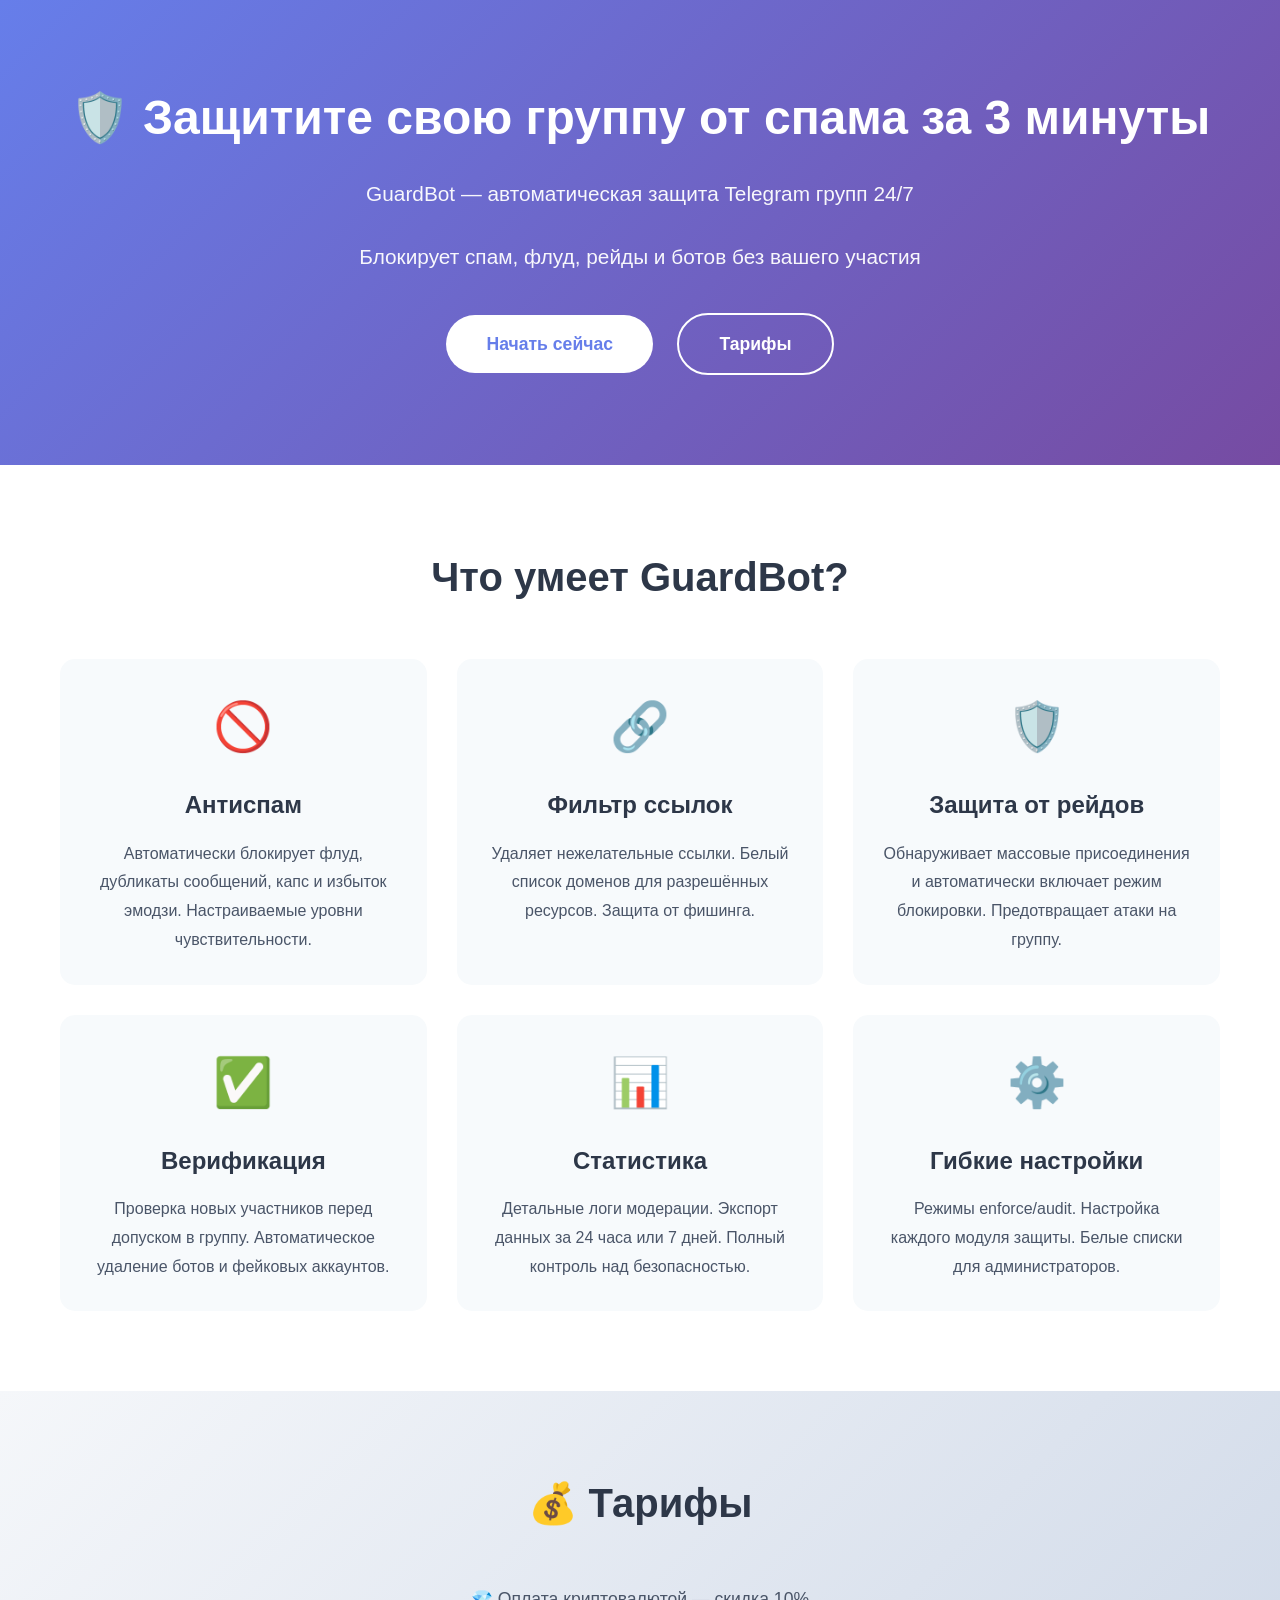
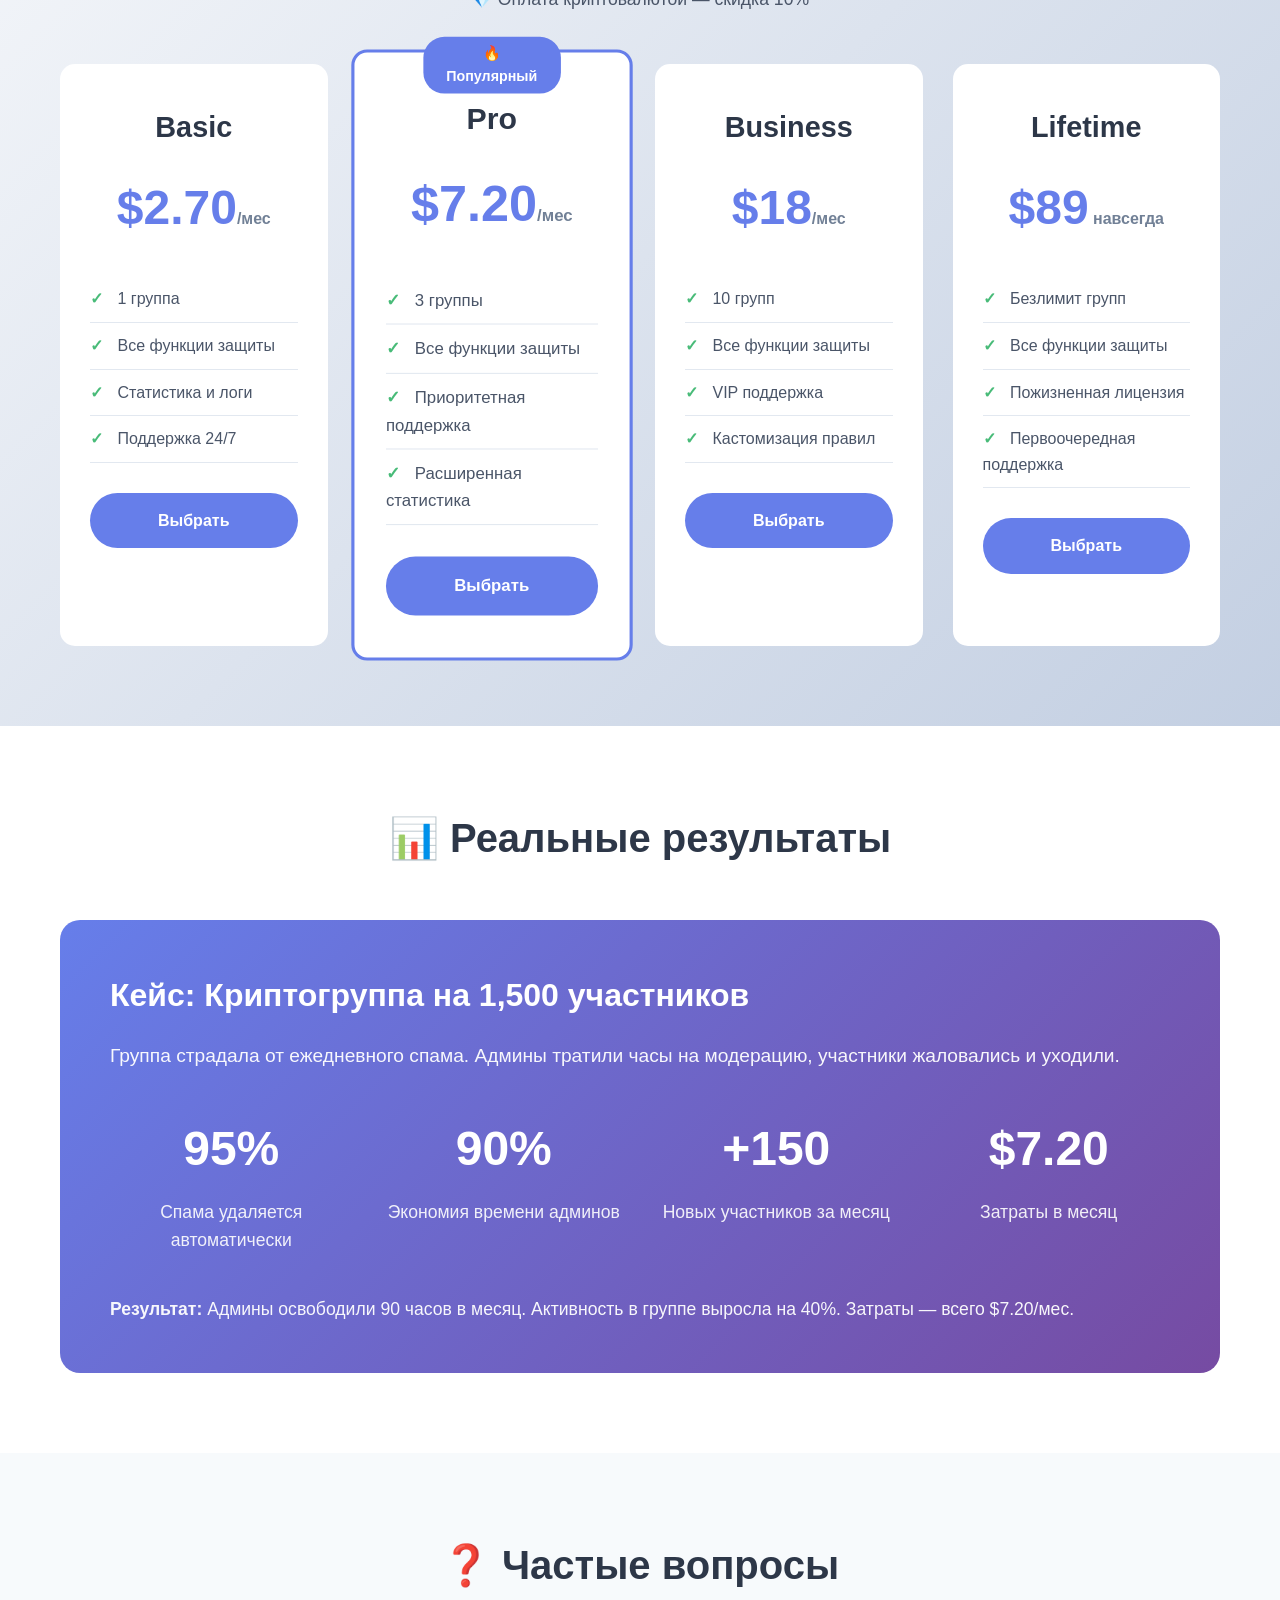
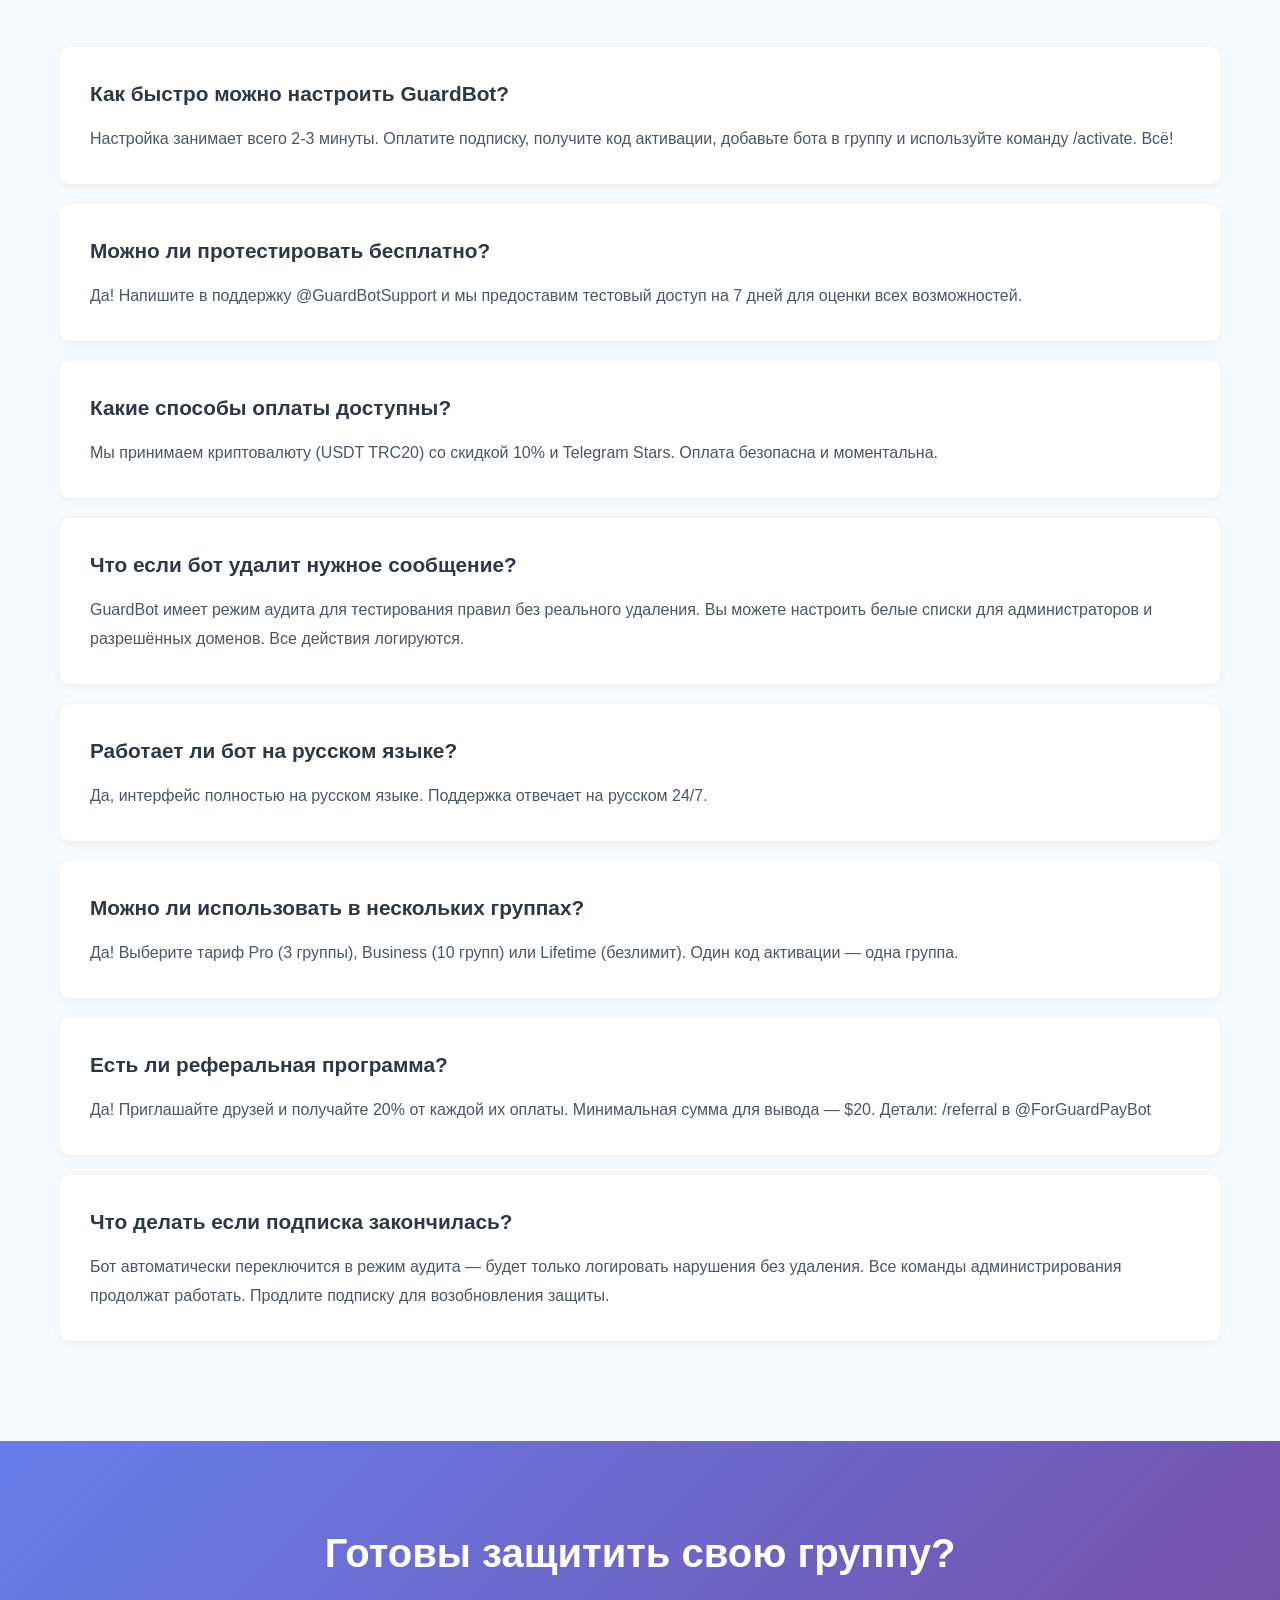
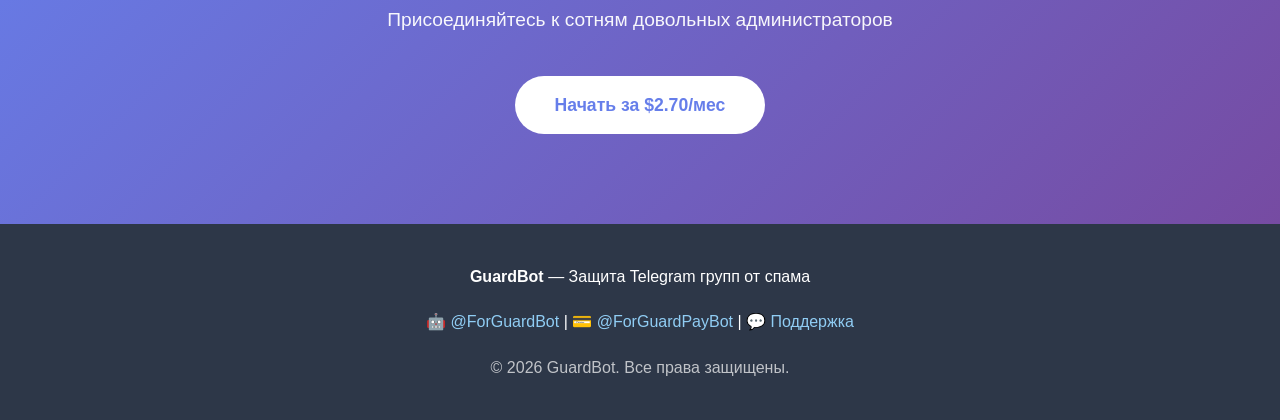
==== index.html @ 6a689de6 "Initial landing page" ====
<!DOCTYPE html>
<html lang="ru">
<head>
    <meta charset="UTF-8">
    <meta name="viewport" content="width=device-width, initial-scale=1.0">
    <meta name="description" content="GuardBot - автоматическая защита Telegram групп от спама, флуда и рейдов. От $2.70/месяц. Работает 24/7.">
    <meta name="keywords" content="telegram бот, антиспам, защита группы, модерация telegram, guardbot">
    <title>GuardBot - Защитите свою группу от спама за 3 минуты</title>
    <style>
        * {
            margin: 0;
            padding: 0;
            box-sizing: border-box;
        }

        body {
            font-family: -apple-system, BlinkMacSystemFont, 'Segoe UI', Roboto, 'Helvetica Neue', Arial, sans-serif;
            line-height: 1.6;
            color: #333;
            background: #f5f7fa;
        }

        .container {
            max-width: 1200px;
            margin: 0 auto;
            padding: 0 20px;
        }

        /* Hero Section */
        .hero {
            background: linear-gradient(135deg, #667eea 0%, #764ba2 100%);
            color: white;
            padding: 80px 20px;
            text-align: center;
        }

        .hero h1 {
            font-size: 3rem;
            margin-bottom: 20px;
            font-weight: 700;
        }

        .hero p {
            font-size: 1.3rem;
            margin-bottom: 30px;
            opacity: 0.95;
        }

        .cta-button {
            display: inline-block;
            background: #fff;
            color: #667eea;
            padding: 15px 40px;
            border-radius: 50px;
            text-decoration: none;
            font-weight: 600;
            font-size: 1.1rem;
            transition: transform 0.3s, box-shadow 0.3s;
            margin: 10px;
        }

        .cta-button:hover {
            transform: translateY(-3px);
            box-shadow: 0 10px 25px rgba(0,0,0,0.2);
        }

        .cta-button.secondary {
            background: transparent;
            border: 2px solid white;
            color: white;
        }

        /* Features Section */
        .features {
            padding: 80px 20px;
            background: white;
        }

        .section-title {
            text-align: center;
            font-size: 2.5rem;
            margin-bottom: 50px;
            color: #2d3748;
        }

        .feature-grid {
            display: grid;
            grid-template-columns: repeat(auto-fit, minmax(280px, 1fr));
            gap: 30px;
            margin-top: 50px;
        }

        .feature-card {
            background: #f7fafc;
            padding: 30px;
            border-radius: 15px;
            text-align: center;
            transition: transform 0.3s, box-shadow 0.3s;
        }

        .feature-card:hover {
            transform: translateY(-5px);
            box-shadow: 0 10px 30px rgba(0,0,0,0.1);
        }

        .feature-icon {
            font-size: 3rem;
            margin-bottom: 20px;
        }

        .feature-card h3 {
            font-size: 1.5rem;
            margin-bottom: 15px;
            color: #2d3748;
        }

        .feature-card p {
            color: #4a5568;
            line-height: 1.8;
        }

        /* Pricing Section */
        .pricing {
            padding: 80px 20px;
            background: linear-gradient(135deg, #f5f7fa 0%, #c3cfe2 100%);
        }

        .pricing-grid {
            display: grid;
            grid-template-columns: repeat(auto-fit, minmax(250px, 1fr));
            gap: 30px;
            margin-top: 50px;
        }

        .pricing-card {
            background: white;
            border-radius: 15px;
            padding: 40px 30px;
            text-align: center;
            transition: transform 0.3s, box-shadow 0.3s;
            position: relative;
        }

        .pricing-card:hover {
            transform: translateY(-10px);
            box-shadow: 0 20px 40px rgba(0,0,0,0.15);
        }

        .pricing-card.popular {
            border: 3px solid #667eea;
            transform: scale(1.05);
        }

        .popular-badge {
            background: #667eea;
            color: white;
            padding: 5px 15px;
            border-radius: 20px;
            font-size: 0.85rem;
            font-weight: 600;
            position: absolute;
            top: -15px;
            left: 50%;
            transform: translateX(-50%);
        }

        .pricing-card h3 {
            font-size: 1.8rem;
            margin-bottom: 15px;
            color: #2d3748;
        }

        .price {
            font-size: 3rem;
            font-weight: 700;
            color: #667eea;
            margin: 20px 0;
        }

        .price-period {
            font-size: 1rem;
            color: #718096;
        }

        .pricing-features {
            list-style: none;
            margin: 30px 0;
            text-align: left;
        }

        .pricing-features li {
            padding: 10px 0;
            border-bottom: 1px solid #e2e8f0;
            color: #4a5568;
        }

        .pricing-features li:before {
            content: "✓ ";
            color: #48bb78;
            font-weight: bold;
            margin-right: 10px;
        }

        .buy-button {
            display: block;
            background: #667eea;
            color: white;
            padding: 15px 30px;
            border-radius: 50px;
            text-decoration: none;
            font-weight: 600;
            margin-top: 20px;
            transition: background 0.3s;
        }

        .buy-button:hover {
            background: #5a67d8;
        }

        /* Case Study Section */
        .case-study {
            padding: 80px 20px;
            background: white;
        }

        .case-card {
            background: linear-gradient(135deg, #667eea 0%, #764ba2 100%);
            color: white;
            padding: 50px;
            border-radius: 20px;
            margin-top: 40px;
        }

        .case-stats {
            display: grid;
            grid-template-columns: repeat(auto-fit, minmax(200px, 1fr));
            gap: 30px;
            margin-top: 40px;
        }

        .stat {
            text-align: center;
        }

        .stat-number {
            font-size: 3rem;
            font-weight: 700;
            margin-bottom: 10px;
        }

        .stat-label {
            font-size: 1.1rem;
            opacity: 0.9;
        }

        /* FAQ Section */
        .faq {
            padding: 80px 20px;
            background: #f7fafc;
        }

        .faq-item {
            background: white;
            padding: 30px;
            border-radius: 10px;
            margin-bottom: 20px;
            box-shadow: 0 2px 10px rgba(0,0,0,0.05);
        }

        .faq-question {
            font-size: 1.3rem;
            font-weight: 600;
            color: #2d3748;
            margin-bottom: 15px;
        }

        .faq-answer {
            color: #4a5568;
            line-height: 1.8;
        }

        /* CTA Section */
        .final-cta {
            padding: 80px 20px;
            background: linear-gradient(135deg, #667eea 0%, #764ba2 100%);
            color: white;
            text-align: center;
        }

        .final-cta h2 {
            font-size: 2.5rem;
            margin-bottom: 20px;
        }

        .final-cta p {
            font-size: 1.2rem;
            margin-bottom: 30px;
            opacity: 0.95;
        }

        /* Footer */
        footer {
            background: #2d3748;
            color: white;
            padding: 40px 20px;
            text-align: center;
        }

        footer a {
            color: #90cdf4;
            text-decoration: none;
        }

        footer a:hover {
            text-decoration: underline;
        }

        /* Responsive */
        @media (max-width: 768px) {
            .hero h1 {
                font-size: 2rem;
            }

            .hero p {
                font-size: 1.1rem;
            }

            .section-title {
                font-size: 2rem;
            }

            .price {
                font-size: 2.5rem;
            }

            .case-card {
                padding: 30px 20px;
            }
        }

        /* Animations */
        @keyframes fadeIn {
            from {
                opacity: 0;
                transform: translateY(20px);
            }
            to {
                opacity: 1;
                transform: translateY(0);
            }
        }

        .fade-in {
            animation: fadeIn 0.6s ease-out;
        }
    </style>
</head>
<body>
    <!-- Hero Section -->
    <section class="hero">
        <div class="container">
            <h1 class="fade-in">🛡️ Защитите свою группу от спама за 3 минуты</h1>
            <p class="fade-in">GuardBot — автоматическая защита Telegram групп 24/7</p>
            <p class="fade-in">Блокирует спам, флуд, рейды и ботов без вашего участия</p>
            <div>
                <a href="https://t.me/ForGuardPayBot" class="cta-button fade-in">Начать сейчас</a>
                <a href="#pricing" class="cta-button secondary fade-in">Тарифы</a>
            </div>
        </div>
    </section>

    <!-- Features Section -->
    <section class="features">
        <div class="container">
            <h2 class="section-title">Что умеет GuardBot?</h2>
            <div class="feature-grid">
                <div class="feature-card">
                    <div class="feature-icon">🚫</div>
                    <h3>Антиспам</h3>
                    <p>Автоматически блокирует флуд, дубликаты сообщений, капс и избыток эмодзи. Настраиваемые уровни чувствительности.</p>
                </div>
                <div class="feature-card">
                    <div class="feature-icon">🔗</div>
                    <h3>Фильтр ссылок</h3>
                    <p>Удаляет нежелательные ссылки. Белый список доменов для разрешённых ресурсов. Защита от фишинга.</p>
                </div>
                <div class="feature-card">
                    <div class="feature-icon">🛡️</div>
                    <h3>Защита от рейдов</h3>
                    <p>Обнаруживает массовые присоединения и автоматически включает режим блокировки. Предотвращает атаки на группу.</p>
                </div>
                <div class="feature-card">
                    <div class="feature-icon">✅</div>
                    <h3>Верификация</h3>
                    <p>Проверка новых участников перед допуском в группу. Автоматическое удаление ботов и фейковых аккаунтов.</p>
                </div>
                <div class="feature-card">
                    <div class="feature-icon">📊</div>
                    <h3>Статистика</h3>
                    <p>Детальные логи модерации. Экспорт данных за 24 часа или 7 дней. Полный контроль над безопасностью.</p>
                </div>
                <div class="feature-card">
                    <div class="feature-icon">⚙️</div>
                    <h3>Гибкие настройки</h3>
                    <p>Режимы enforce/audit. Настройка каждого модуля защиты. Белые списки для администраторов.</p>
                </div>
            </div>
        </div>
    </section>

    <!-- Pricing Section -->
    <section class="pricing" id="pricing">
        <div class="container">
            <h2 class="section-title">💰 Тарифы</h2>
            <p style="text-align: center; font-size: 1.1rem; color: #4a5568; margin-bottom: 20px;">
                💎 Оплата криптовалютой — скидка 10%
            </p>
            <div class="pricing-grid">
                <div class="pricing-card">
                    <h3>Basic</h3>
                    <div class="price">$2.70<span class="price-period">/мес</span></div>
                    <ul class="pricing-features">
                        <li>1 группа</li>
                        <li>Все функции защиты</li>
                        <li>Статистика и логи</li>
                        <li>Поддержка 24/7</li>
                    </ul>
                    <a href="https://t.me/ForGuardPayBot" class="buy-button">Выбрать</a>
                </div>

                <div class="pricing-card popular">
                    <span class="popular-badge">🔥 Популярный</span>
                    <h3>Pro</h3>
                    <div class="price">$7.20<span class="price-period">/мес</span></div>
                    <ul class="pricing-features">
                        <li>3 группы</li>
                        <li>Все функции защиты</li>
                        <li>Приоритетная поддержка</li>
                        <li>Расширенная статистика</li>
                    </ul>
                    <a href="https://t.me/ForGuardPayBot" class="buy-button">Выбрать</a>
                </div>

                <div class="pricing-card">
                    <h3>Business</h3>
                    <div class="price">$18<span class="price-period">/мес</span></div>
                    <ul class="pricing-features">
                        <li>10 групп</li>
                        <li>Все функции защиты</li>
                        <li>VIP поддержка</li>
                        <li>Кастомизация правил</li>
                    </ul>
                    <a href="https://t.me/ForGuardPayBot" class="buy-button">Выбрать</a>
                </div>

                <div class="pricing-card">
                    <h3>Lifetime</h3>
                    <div class="price">$89<span class="price-period"> навсегда</span></div>
                    <ul class="pricing-features">
                        <li>Безлимит групп</li>
                        <li>Все функции защиты</li>
                        <li>Пожизненная лицензия</li>
                        <li>Первоочередная поддержка</li>
                    </ul>
                    <a href="https://t.me/ForGuardPayBot" class="buy-button">Выбрать</a>
                </div>
            </div>
        </div>
    </section>

    <!-- Case Study Section -->
    <section class="case-study">
        <div class="container">
            <h2 class="section-title">📊 Реальные результаты</h2>
            <div class="case-card">
                <h3 style="font-size: 2rem; margin-bottom: 20px;">Кейс: Криптогруппа на 1,500 участников</h3>
                <p style="font-size: 1.2rem; opacity: 0.95; margin-bottom: 30px;">
                    Группа страдала от ежедневного спама. Админы тратили часы на модерацию, участники жаловались и уходили.
                </p>
                <div class="case-stats">
                    <div class="stat">
                        <div class="stat-number">95%</div>
                        <div class="stat-label">Спама удаляется автоматически</div>
                    </div>
                    <div class="stat">
                        <div class="stat-number">90%</div>
                        <div class="stat-label">Экономия времени админов</div>
                    </div>
                    <div class="stat">
                        <div class="stat-number">+150</div>
                        <div class="stat-label">Новых участников за месяц</div>
                    </div>
                    <div class="stat">
                        <div class="stat-number">$7.20</div>
                        <div class="stat-label">Затраты в месяц</div>
                    </div>
                </div>
                <p style="font-size: 1.1rem; margin-top: 40px; opacity: 0.95;">
                    <strong>Результат:</strong> Админы освободили 90 часов в месяц. Активность в группе выросла на 40%. Затраты — всего $7.20/мес.
                </p>
            </div>
        </div>
    </section>

    <!-- FAQ Section -->
    <section class="faq">
        <div class="container">
            <h2 class="section-title">❓ Частые вопросы</h2>
            
            <div class="faq-item">
                <div class="faq-question">Как быстро можно настроить GuardBot?</div>
                <div class="faq-answer">
                    Настройка занимает всего 2-3 минуты. Оплатите подписку, получите код активации, добавьте бота в группу и используйте команду /activate. Всё!
                </div>
            </div>

            <div class="faq-item">
                <div class="faq-question">Можно ли протестировать бесплатно?</div>
                <div class="faq-answer">
                    Да! Напишите в поддержку @GuardBotSupport и мы предоставим тестовый доступ на 7 дней для оценки всех возможностей.
                </div>
            </div>

            <div class="faq-item">
                <div class="faq-question">Какие способы оплаты доступны?</div>
                <div class="faq-answer">
                    Мы принимаем криптовалюту (USDT TRC20) со скидкой 10% и Telegram Stars. Оплата безопасна и моментальна.
                </div>
            </div>

            <div class="faq-item">
                <div class="faq-question">Что если бот удалит нужное сообщение?</div>
                <div class="faq-answer">
                    GuardBot имеет режим аудита для тестирования правил без реального удаления. Вы можете настроить белые списки для администраторов и разрешённых доменов. Все действия логируются.
                </div>
            </div>

            <div class="faq-item">
                <div class="faq-question">Работает ли бот на русском языке?</div>
                <div class="faq-answer">
                    Да, интерфейс полностью на русском языке. Поддержка отвечает на русском 24/7.
                </div>
            </div>

            <div class="faq-item">
                <div class="faq-question">Можно ли использовать в нескольких группах?</div>
                <div class="faq-answer">
                    Да! Выберите тариф Pro (3 группы), Business (10 групп) или Lifetime (безлимит). Один код активации — одна группа.
                </div>
            </div>

            <div class="faq-item">
                <div class="faq-question">Есть ли реферальная программа?</div>
                <div class="faq-answer">
                    Да! Приглашайте друзей и получайте 20% от каждой их оплаты. Минимальная сумма для вывода — $20. Детали: /referral в @ForGuardPayBot
                </div>
            </div>

            <div class="faq-item">
                <div class="faq-question">Что делать если подписка закончилась?</div>
                <div class="faq-answer">
                    Бот автоматически переключится в режим аудита — будет только логировать нарушения без удаления. Все команды администрирования продолжат работать. Продлите подписку для возобновления защиты.
                </div>
            </div>
        </div>
    </section>

    <!-- Final CTA -->
    <section class="final-cta">
        <div class="container">
            <h2>Готовы защитить свою группу?</h2>
            <p>Присоединяйтесь к сотням довольных администраторов</p>
            <a href="https://t.me/ForGuardPayBot" class="cta-button">Начать за $2.70/мес</a>
        </div>
    </section>

    <!-- Footer -->
    <footer>
        <div class="container">
            <p><strong>GuardBot</strong> — Защита Telegram групп от спама</p>
            <p style="margin-top: 20px;">
                🤖 <a href="https://t.me/ForGuardBot">@ForGuardBot</a> | 
                💳 <a href="https://t.me/ForGuardPayBot">@ForGuardPayBot</a> | 
                💬 <a href="https://t.me/GuardBotSupport">Поддержка</a>
            </p>
            <p style="margin-top: 20px; opacity: 0.7;">
                © 2026 GuardBot. Все права защищены.
            </p>
        </div>
    </footer>
</body>
</html>
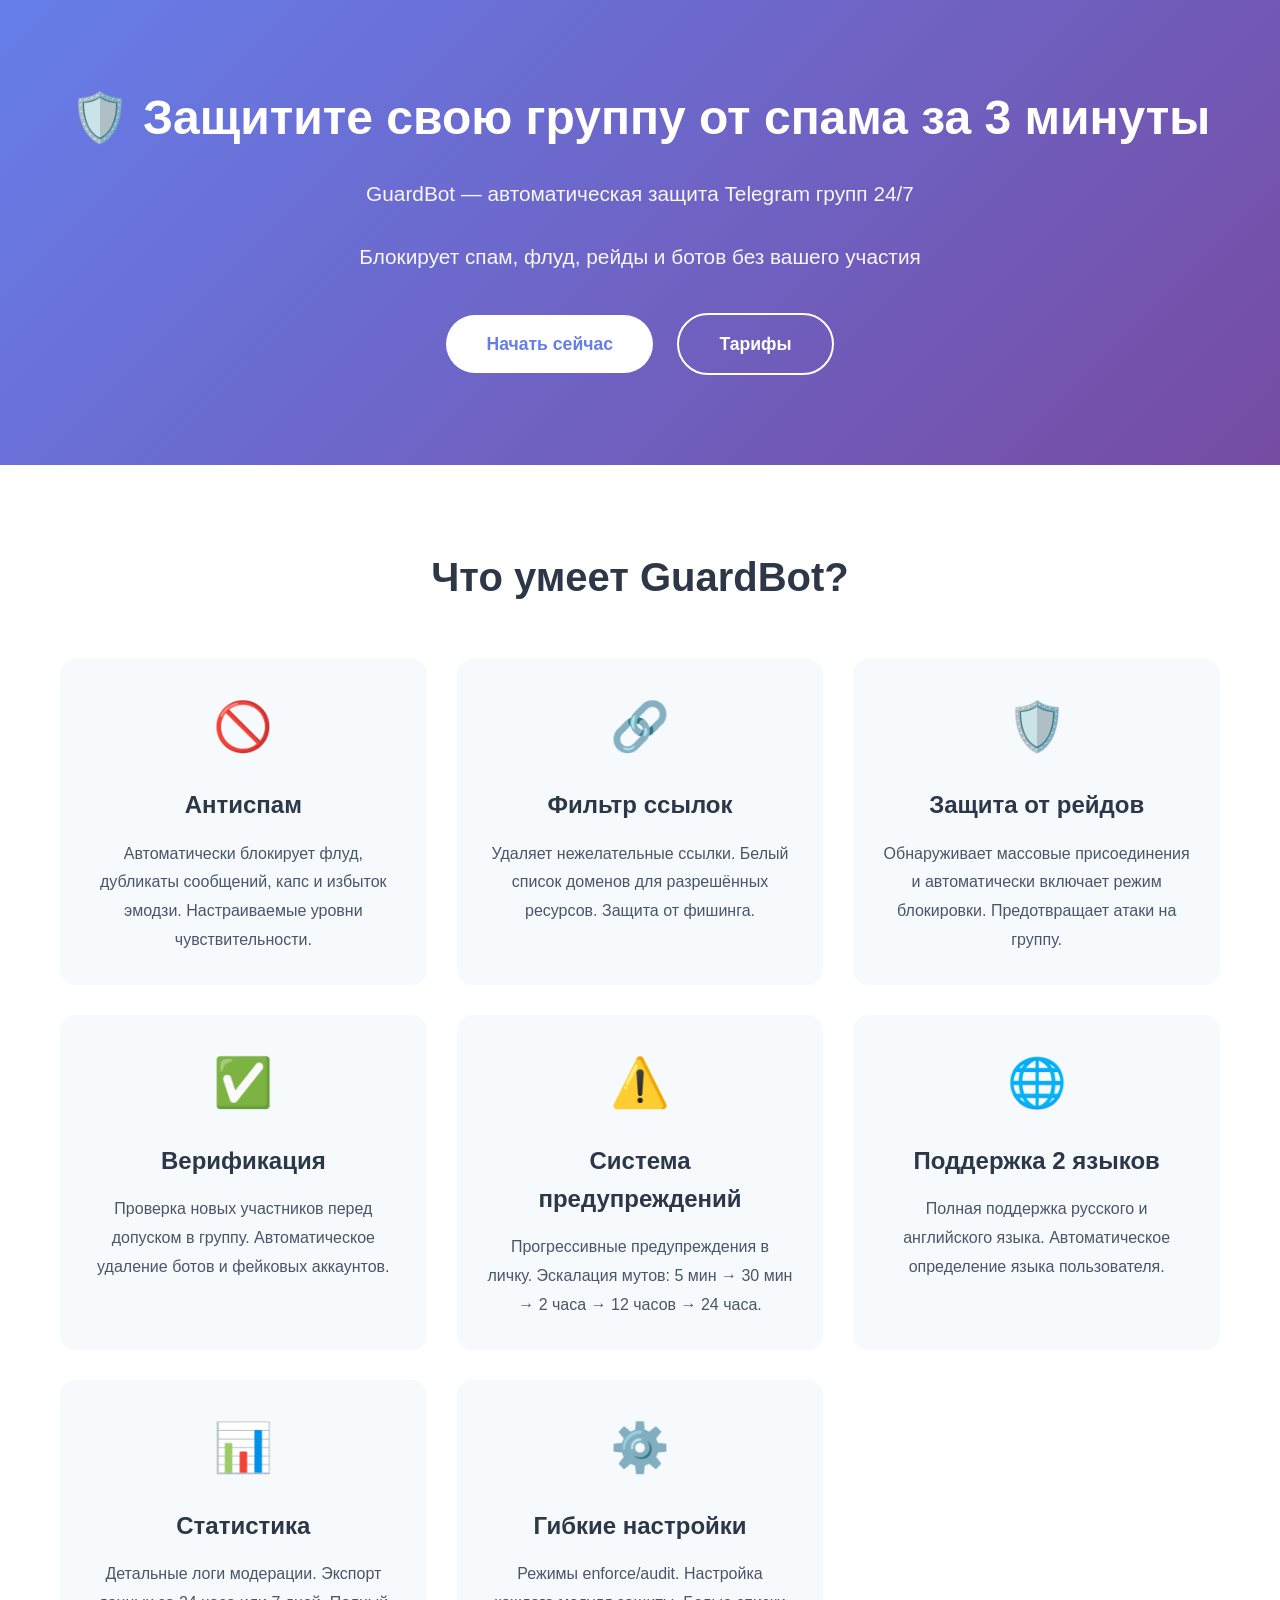
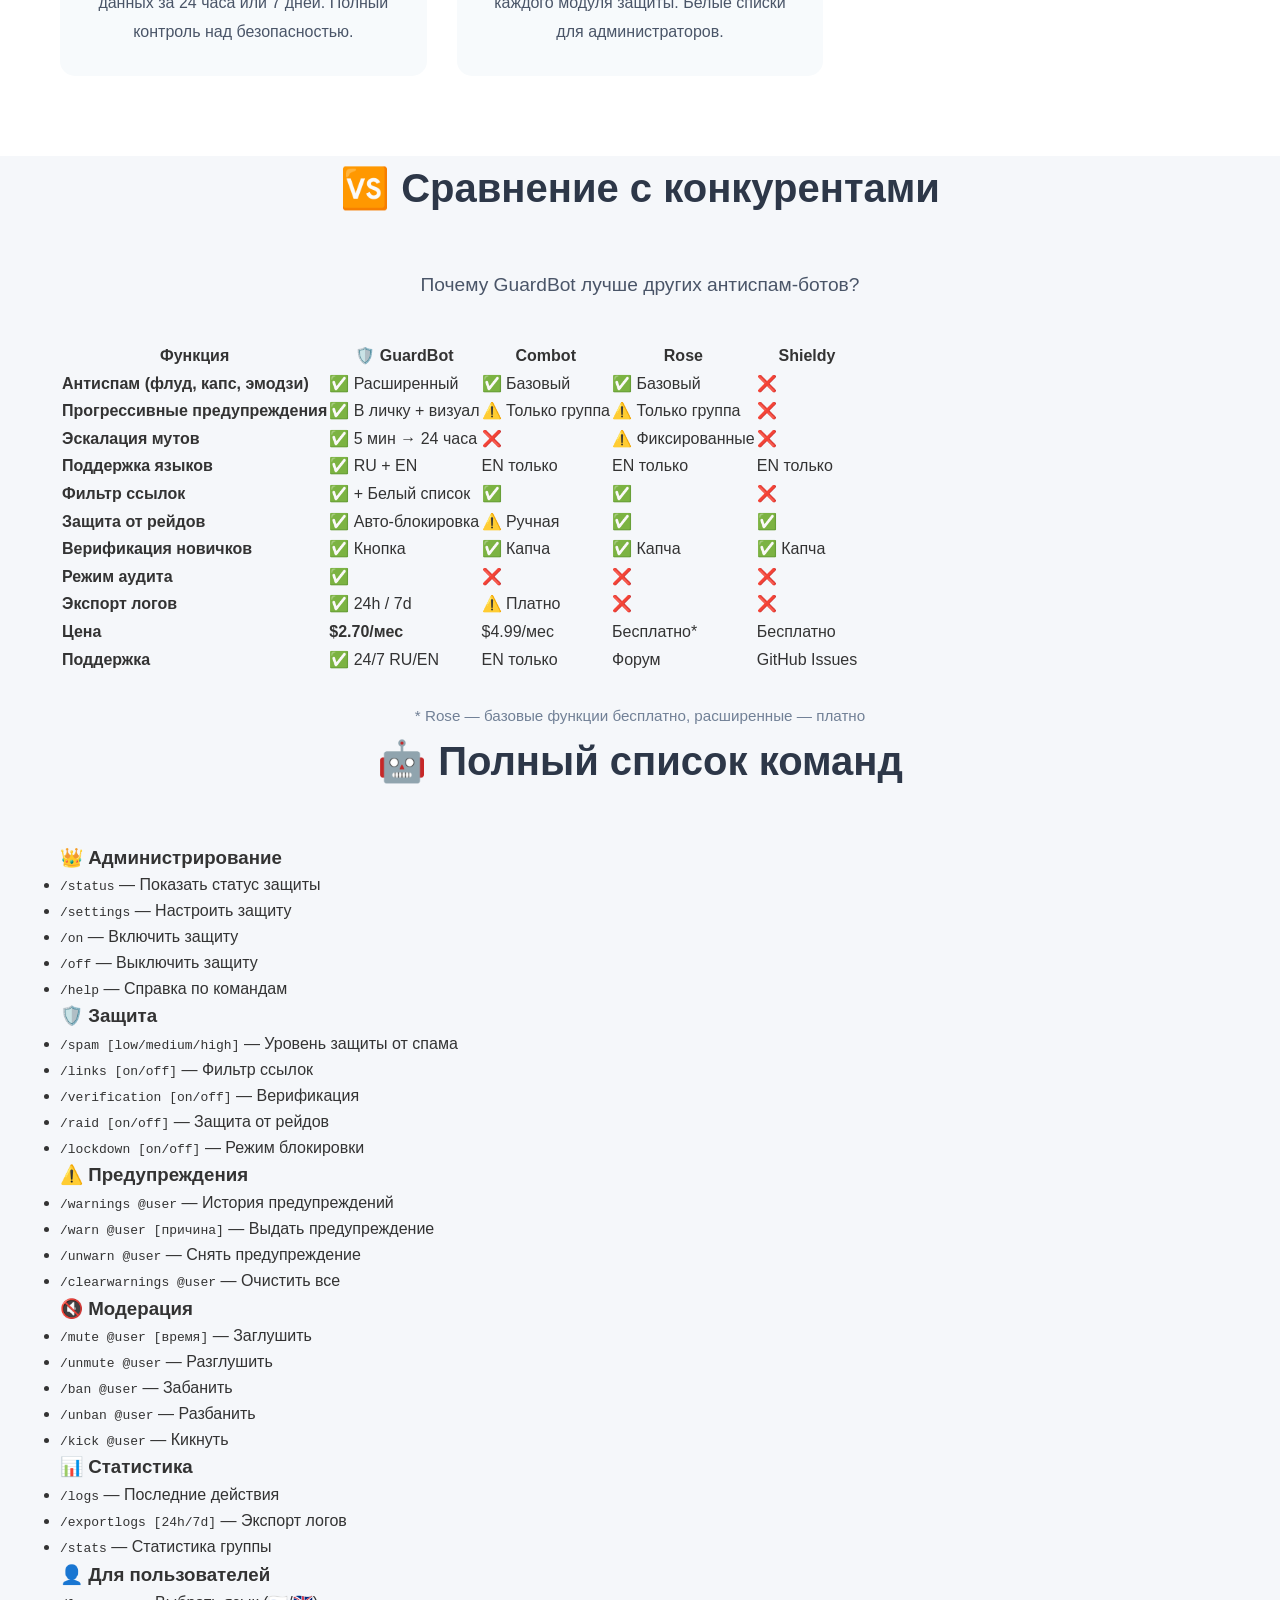
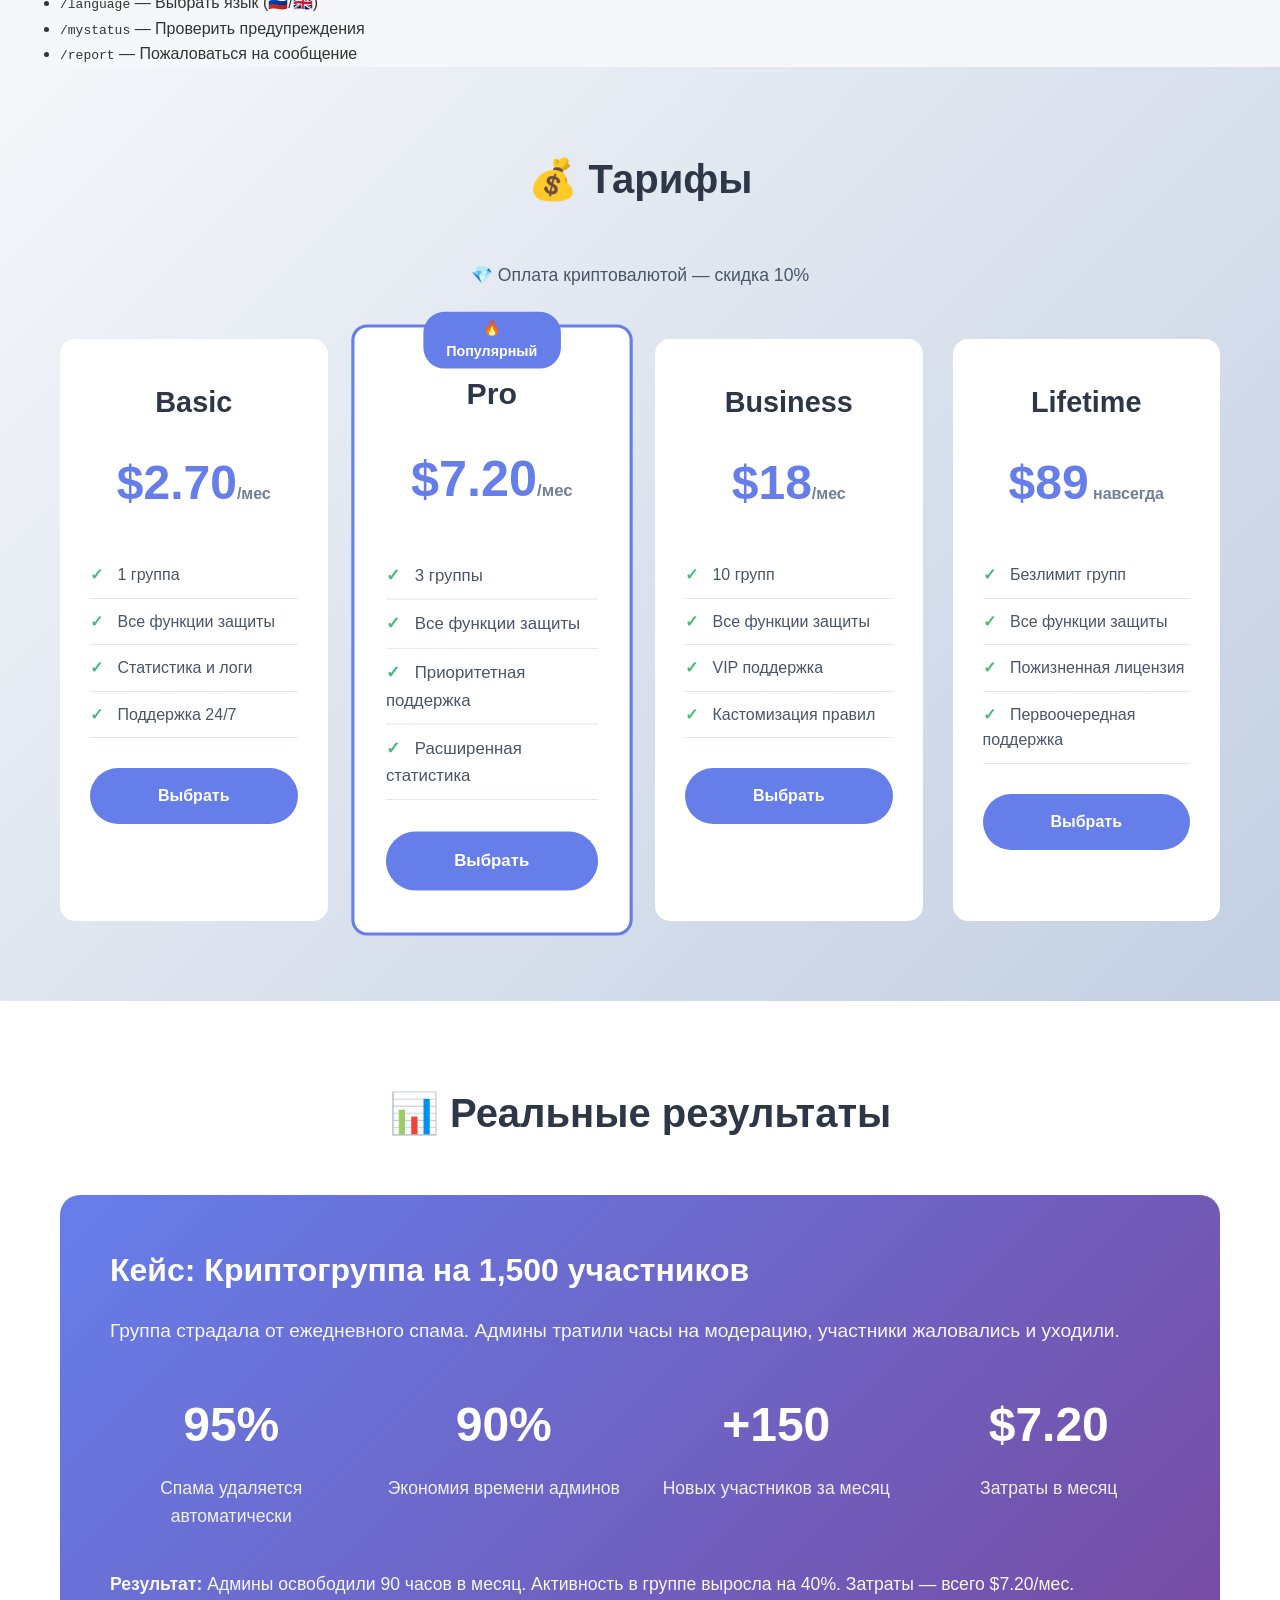
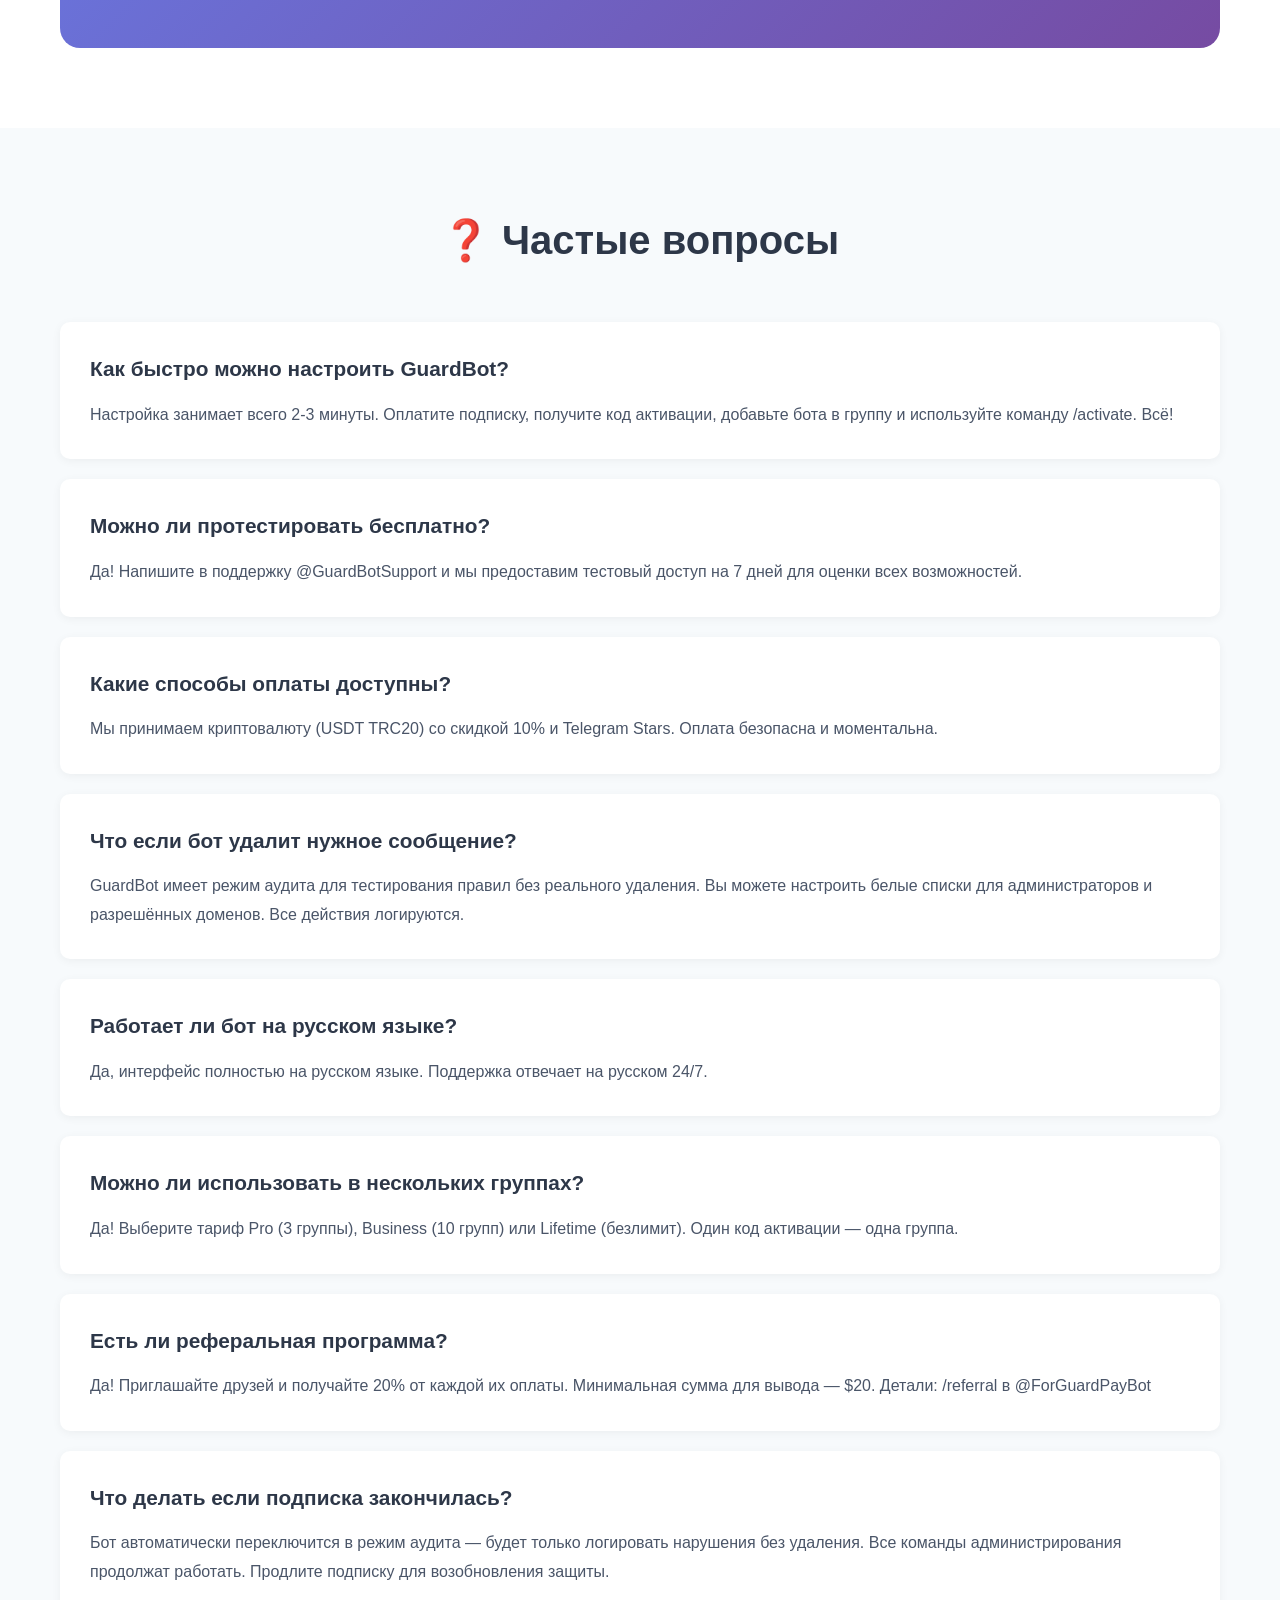
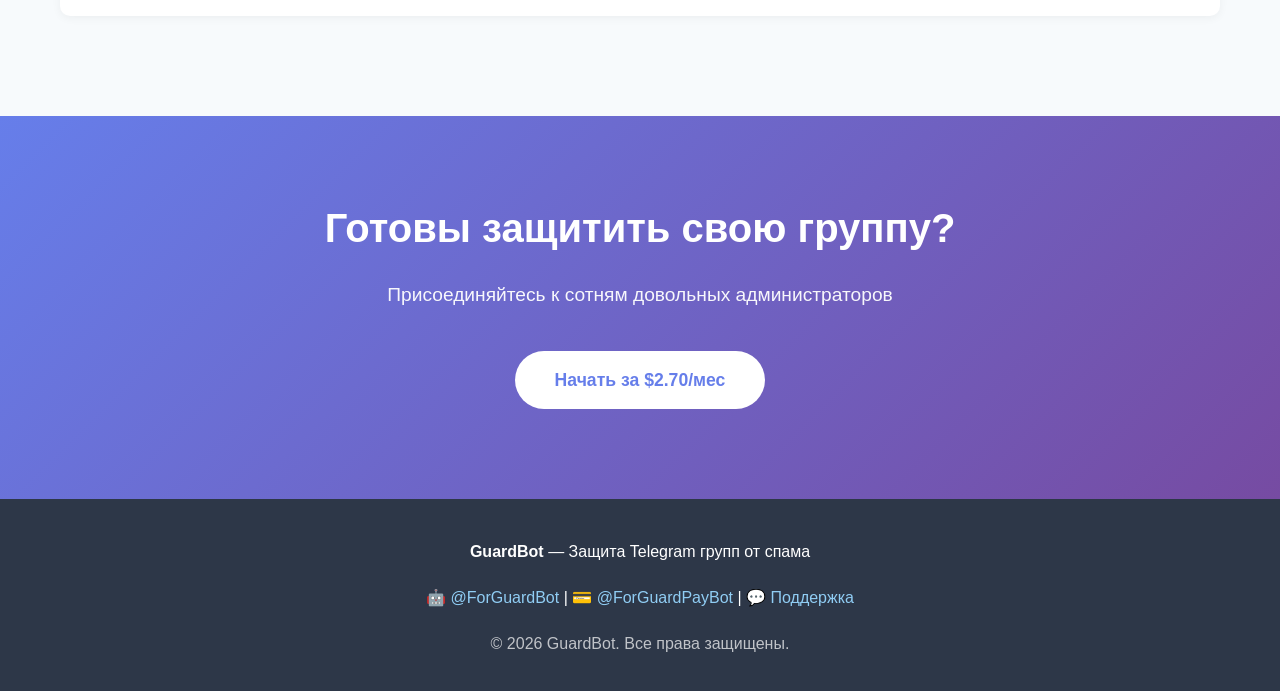
==== commit d47e1735: "Добавлены новые функции и разделы: система предупреждений, поддержка двух языков, таблица сравнения " ====
--- a/index.html
+++ b/index.html
@@ -395,6 +395,16 @@
                     <p>Проверка новых участников перед допуском в группу. Автоматическое удаление ботов и фейковых аккаунтов.</p>
                 </div>
                 <div class="feature-card">
+                    <div class="feature-icon">⚠️</div>
+                    <h3>Система предупреждений</h3>
+                    <p>Прогрессивные предупреждения в личку. Эскалация мутов: 5 мин → 30 мин → 2 часа → 12 часов → 24 часа.</p>
+                </div>
+                <div class="feature-card">
+                    <div class="feature-icon">🌐</div>
+                    <h3>Поддержка 2 языков</h3>
+                    <p>Полная поддержка русского и английского языка. Автоматическое определение языка пользователя.</p>
+                </div>
+                <div class="feature-card">
                     <div class="feature-icon">📊</div>
                     <h3>Статистика</h3>
                     <p>Детальные логи модерации. Экспорт данных за 24 часа или 7 дней. Полный контроль над безопасностью.</p>
@@ -403,6 +413,183 @@
                     <div class="feature-icon">⚙️</div>
                     <h3>Гибкие настройки</h3>
                     <p>Режимы enforce/audit. Настройка каждого модуля защиты. Белые списки для администраторов.</p>
+                </div>
+            </div>
+        </div>
+    </section>
+
+    <!-- Comparison Table -->
+    <section class="comparison">
+        <div class="container">
+            <h2 class="section-title">🆚 Сравнение с конкурентами</h2>
+            <p style="text-align: center; font-size: 1.2rem; color: #4a5568; margin-bottom: 40px;">
+                Почему GuardBot лучше других антиспам-ботов?
+            </p>
+            
+            <div class="comparison-table-wrapper">
+                <table class="comparison-table">
+                    <thead>
+                        <tr>
+                            <th>Функция</th>
+                            <th class="highlight-col">🛡️ GuardBot</th>
+                            <th>Combot</th>
+                            <th>Rose</th>
+                            <th>Shieldy</th>
+                        </tr>
+                    </thead>
+                    <tbody>
+                        <tr>
+                            <td><strong>Антиспам (флуд, капс, эмодзи)</strong></td>
+                            <td class="highlight-col">✅ Расширенный</td>
+                            <td>✅ Базовый</td>
+                            <td>✅ Базовый</td>
+                            <td>❌</td>
+                        </tr>
+                        <tr>
+                            <td><strong>Прогрессивные предупреждения</strong></td>
+                            <td class="highlight-col">✅ В личку + визуал</td>
+                            <td>⚠️ Только группа</td>
+                            <td>⚠️ Только группа</td>
+                            <td>❌</td>
+                        </tr>
+                        <tr>
+                            <td><strong>Эскалация мутов</strong></td>
+                            <td class="highlight-col">✅ 5 мин → 24 часа</td>
+                            <td>❌</td>
+                            <td>⚠️ Фиксированные</td>
+                            <td>❌</td>
+                        </tr>
+                        <tr>
+                            <td><strong>Поддержка языков</strong></td>
+                            <td class="highlight-col">✅ RU + EN</td>
+                            <td>EN только</td>
+                            <td>EN только</td>
+                            <td>EN только</td>
+                        </tr>
+                        <tr>
+                            <td><strong>Фильтр ссылок</strong></td>
+                            <td class="highlight-col">✅ + Белый список</td>
+                            <td>✅</td>
+                            <td>✅</td>
+                            <td>❌</td>
+                        </tr>
+                        <tr>
+                            <td><strong>Защита от рейдов</strong></td>
+                            <td class="highlight-col">✅ Авто-блокировка</td>
+                            <td>⚠️ Ручная</td>
+                            <td>✅</td>
+                            <td>✅</td>
+                        </tr>
+                        <tr>
+                            <td><strong>Верификация новичков</strong></td>
+                            <td class="highlight-col">✅ Кнопка</td>
+                            <td>✅ Капча</td>
+                            <td>✅ Капча</td>
+                            <td>✅ Капча</td>
+                        </tr>
+                        <tr>
+                            <td><strong>Режим аудита</strong></td>
+                            <td class="highlight-col">✅</td>
+                            <td>❌</td>
+                            <td>❌</td>
+                            <td>❌</td>
+                        </tr>
+                        <tr>
+                            <td><strong>Экспорт логов</strong></td>
+                            <td class="highlight-col">✅ 24h / 7d</td>
+                            <td>⚠️ Платно</td>
+                            <td>❌</td>
+                            <td>❌</td>
+                        </tr>
+                        <tr>
+                            <td><strong>Цена</strong></td>
+                            <td class="highlight-col"><strong>$2.70/мес</strong></td>
+                            <td>$4.99/мес</td>
+                            <td>Бесплатно*</td>
+                            <td>Бесплатно</td>
+                        </tr>
+                        <tr>
+                            <td><strong>Поддержка</strong></td>
+                            <td class="highlight-col">✅ 24/7 RU/EN</td>
+                            <td>EN только</td>
+                            <td>Форум</td>
+                            <td>GitHub Issues</td>
+                        </tr>
+                    </tbody>
+                </table>
+            </div>
+            
+            <p style="text-align: center; margin-top: 30px; color: #718096; font-size: 0.95rem;">
+                * Rose — базовые функции бесплатно, расширенные — платно
+            </p>
+        </div>
+    </section>
+
+    <!-- Commands Reference -->
+    <section class="commands">
+        <div class="container">
+            <h2 class="section-title">🤖 Полный список команд</h2>
+            
+            <div class="commands-grid">
+                <div class="command-category">
+                    <h3>👑 Администрирование</h3>
+                    <ul class="command-list">
+                        <li><code>/status</code> — Показать статус защиты</li>
+                        <li><code>/settings</code> — Настроить защиту</li>
+                        <li><code>/on</code> — Включить защиту</li>
+                        <li><code>/off</code> — Выключить защиту</li>
+                        <li><code>/help</code> — Справка по командам</li>
+                    </ul>
+                </div>
+                
+                <div class="command-category">
+                    <h3>🛡️ Защита</h3>
+                    <ul class="command-list">
+                        <li><code>/spam [low/medium/high]</code> — Уровень защиты от спама</li>
+                        <li><code>/links [on/off]</code> — Фильтр ссылок</li>
+                        <li><code>/verification [on/off]</code> — Верификация</li>
+                        <li><code>/raid [on/off]</code> — Защита от рейдов</li>
+                        <li><code>/lockdown [on/off]</code> — Режим блокировки</li>
+                    </ul>
+                </div>
+                
+                <div class="command-category">
+                    <h3>⚠️ Предупреждения</h3>
+                    <ul class="command-list">
+                        <li><code>/warnings @user</code> — История предупреждений</li>
+                        <li><code>/warn @user [причина]</code> — Выдать предупреждение</li>
+                        <li><code>/unwarn @user</code> — Снять предупреждение</li>
+                        <li><code>/clearwarnings @user</code> — Очистить все</li>
+                    </ul>
+                </div>
+                
+                <div class="command-category">
+                    <h3>🔇 Модерация</h3>
+                    <ul class="command-list">
+                        <li><code>/mute @user [время]</code> — Заглушить</li>
+                        <li><code>/unmute @user</code> — Разглушить</li>
+                        <li><code>/ban @user</code> — Забанить</li>
+                        <li><code>/unban @user</code> — Разбанить</li>
+                        <li><code>/kick @user</code> — Кикнуть</li>
+                    </ul>
+                </div>
+                
+                <div class="command-category">
+                    <h3>📊 Статистика</h3>
+                    <ul class="command-list">
+                        <li><code>/logs</code> — Последние действия</li>
+                        <li><code>/exportlogs [24h/7d]</code> — Экспорт логов</li>
+                        <li><code>/stats</code> — Статистика группы</li>
+                    </ul>
+                </div>
+                
+                <div class="command-category">
+                    <h3>👤 Для пользователей</h3>
+                    <ul class="command-list">
+                        <li><code>/language</code> — Выбрать язык (🇷🇺/🇬🇧)</li>
+                        <li><code>/mystatus</code> — Проверить предупреждения</li>
+                        <li><code>/report</code> — Пожаловаться на сообщение</li>
+                    </ul>
                 </div>
             </div>
         </div>
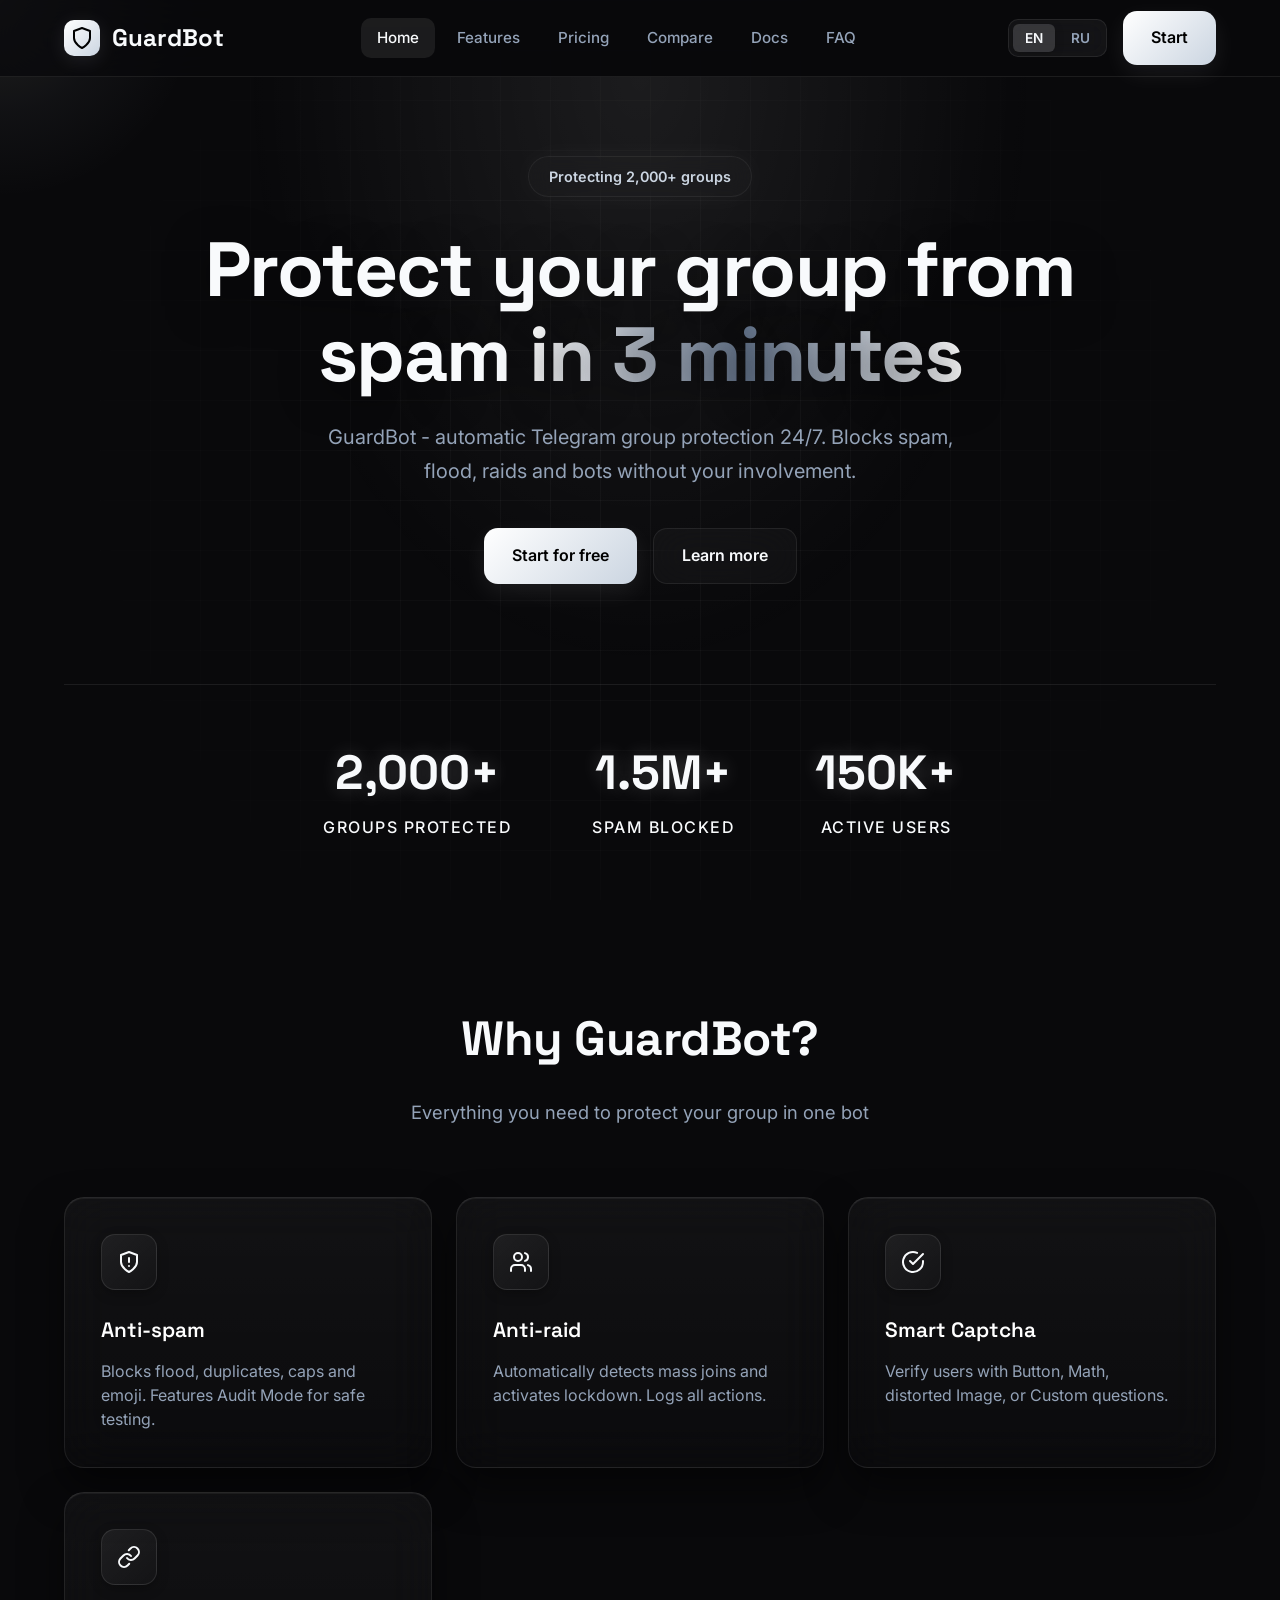
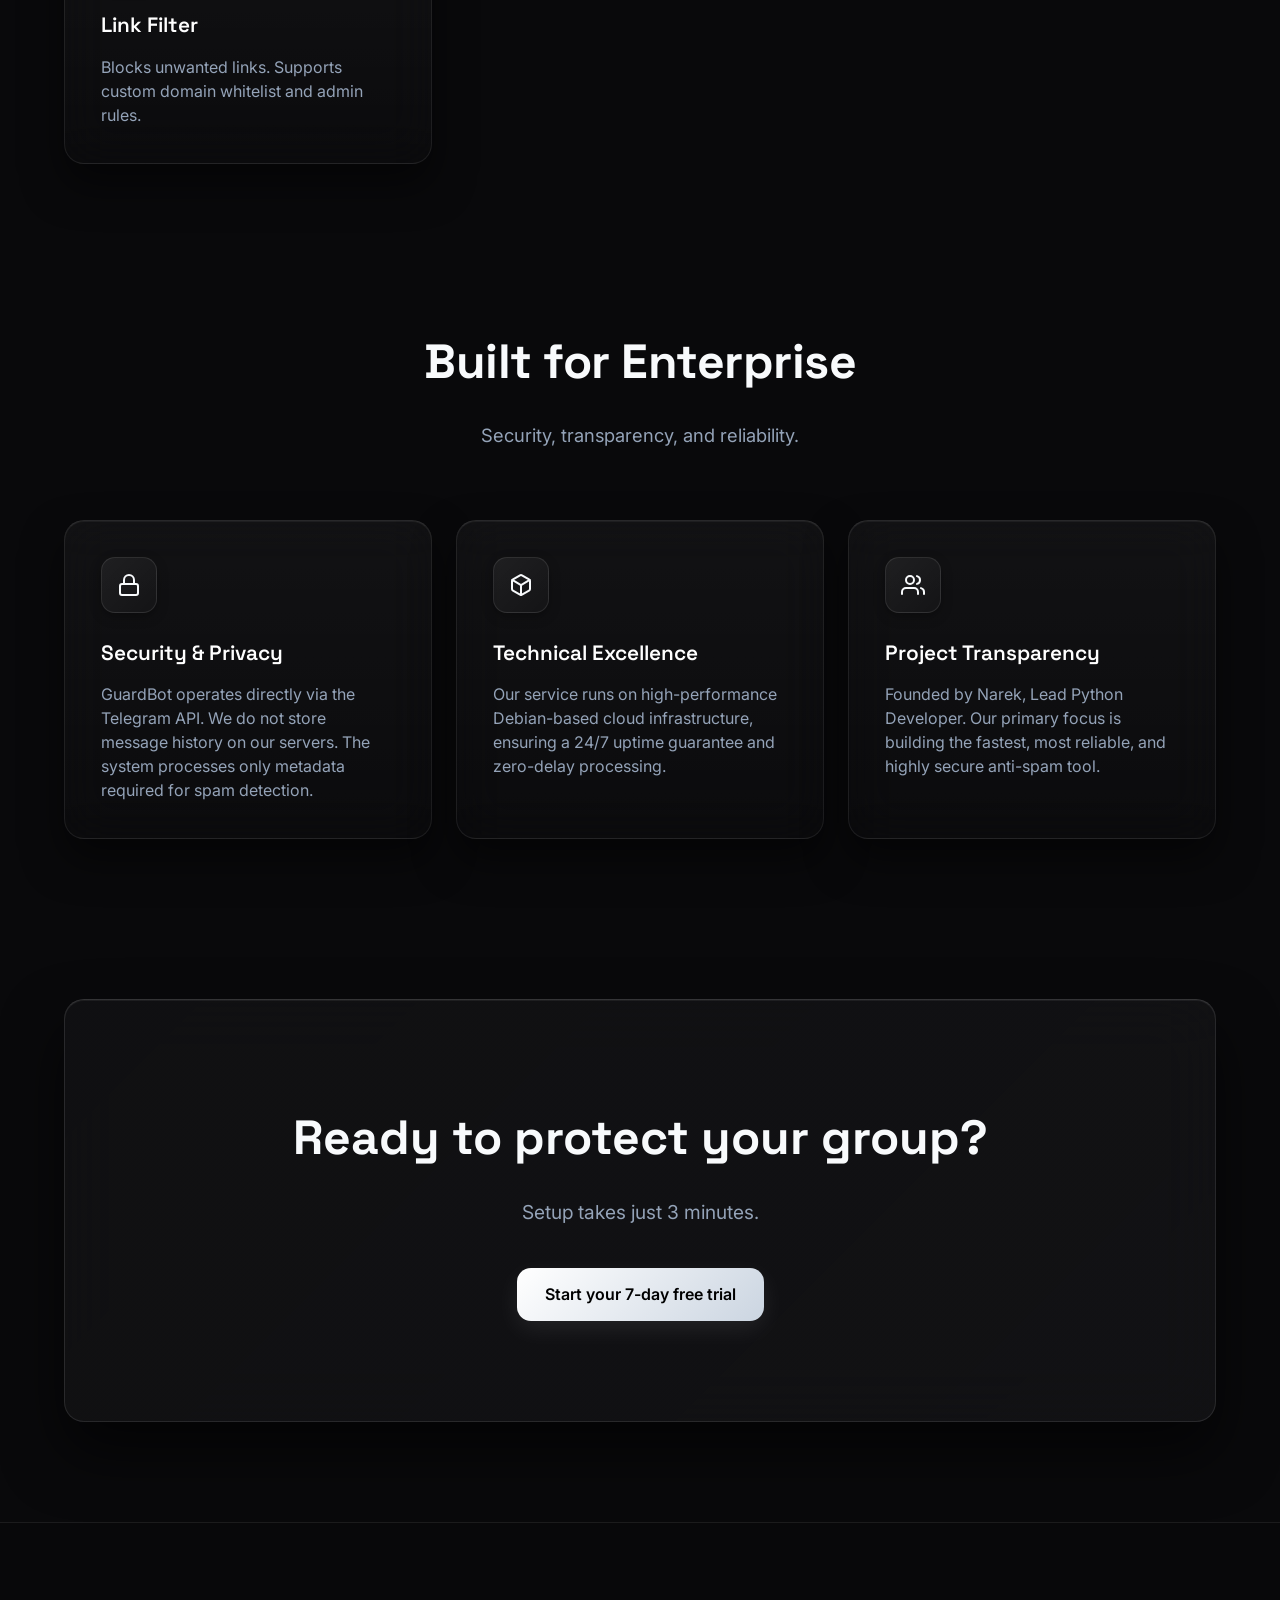
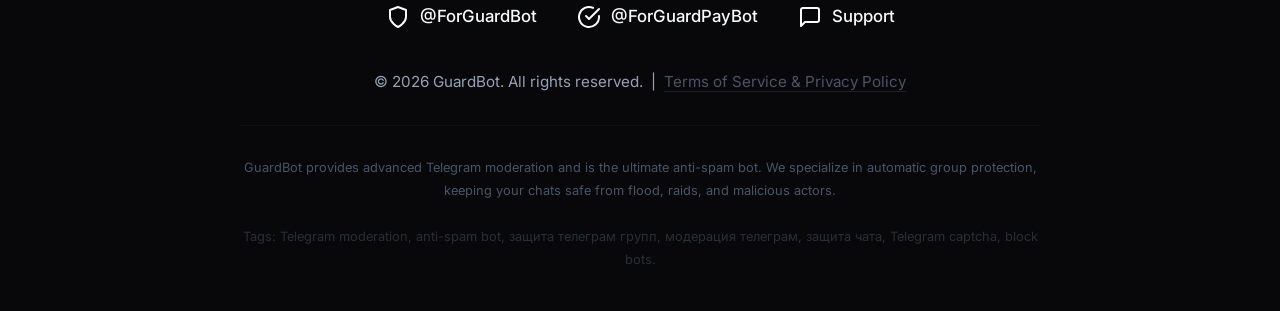
==== commit de121bec: "Added privacy policy and terms" ====
--- a/index.html
+++ b/index.html
@@ -1,779 +1,834 @@
 <!DOCTYPE html>
-<html lang="ru">
+<html lang="en" data-theme="dark">
 <head>
     <meta charset="UTF-8">
     <meta name="viewport" content="width=device-width, initial-scale=1.0">
-    <meta name="description" content="GuardBot - автоматическая защита Telegram групп от спама, флуда и рейдов. От $2.70/месяц. Работает 24/7.">
-    <meta name="keywords" content="telegram бот, антиспам, защита группы, модерация telegram, guardbot">
-    <title>GuardBot - Защитите свою группу от спама за 3 минуты</title>
-    <style>
-        * {
-            margin: 0;
-            padding: 0;
-            box-sizing: border-box;
+    <title>GuardBot | Professional Telegram Group Protection & Anti-Spam</title>
+    <meta name="description" content="GuardBot - The ultimate Telegram anti-spam bot. Protect your groups from flood, raids, and spam automatically 24/7. Quick 3-minute setup.">
+    <meta name="keywords" content="GuardBot, telegram group protect, anti-spam bot, telegram moderation, block spam telegram, captcha bot, raid protection, bot for telegram group, защита телеграм групп, антиспам бот, модерация чата, бот от спама телеграм, блокировка флуда, защита от рейдов, гвардбот">
+    <meta http-equiv="Content-Type" content="text/html; charset=UTF-8">
+    <meta name="robots" content="index, follow">
+    <link rel="canonical" href="https://guardbot.tech/">
+    <meta name="yandex-verification" content="8e36255d26b2627f" />
+    
+    <meta property="og:type" content="website">
+    <meta property="og:url" content="https://guardbot.tech/">
+    <meta property="og:title" content="GuardBot | Professional Telegram Group Protection & Anti-Spam">
+    <meta property="og:description" content="GuardBot - The ultimate Telegram anti-spam bot. Protect your groups from flood, raids, and spam automatically 24/7. Quick 3-minute setup.">
+    <meta property="og:image" content="https://guardbot.tech/images/Icon.png">
+
+    <meta property="twitter:card" content="summary_large_image">
+    <meta property="twitter:url" content="https://guardbot.tech/">
+    <meta property="twitter:title" content="GuardBot | Professional Telegram Group Protection & Anti-Spam">
+    <meta property="twitter:description" content="GuardBot - The ultimate Telegram anti-spam bot. Protect your groups from flood, raids, and spam automatically 24/7. Quick 3-minute setup.">
+    <meta property="twitter:image" content="https://guardbot.tech/images/Icon.png">
+
+    <link rel="icon" type="image/png" href="images/Icon.png?v=2">
+    <link rel="apple-touch-icon" href="images/Icon.png?v=2">
+    <link rel="preconnect" href="https://fonts.googleapis.com">
+    <link rel="preconnect" href="https://fonts.gstatic.com" crossorigin>
+    <link href="https://fonts.googleapis.com/css2?family=Inter:wght@400;500;600;700&family=Space+Grotesk:wght@500;600;700&display=swap" rel="stylesheet">
+
+    <link rel="stylesheet" href="style.css">
+    <script type="application/ld+json">
+    [
+        {
+            "@context": "https://schema.org",
+            "@type": "SoftwareApplication",
+            "name": "GuardBot",
+            "operatingSystem": "Telegram",
+            "applicationCategory": "SecurityApplication",
+            "offers": {
+                "@type": "Offer",
+                "price": "3.00",
+                "priceCurrency": "USD"
+            },
+            "description": "Automatic Telegram group protection against spam, flood and raids."
+        },
+        {
+            "@context": "https://schema.org",
+            "@type": "FAQPage",
+            "mainEntity": [
+                {
+                    "@type": "Question",
+                    "name": "How fast is the setup?",
+                    "acceptedAnswer": {
+                        "@type": "Answer",
+                        "text": "Setup takes 2-3 minutes. Pay for subscription, get a code, add bot to the group and use /activate."
+                    }
+                },
+                {
+                    "@type": "Question",
+                    "name": "Can I test it for free?",
+                    "acceptedAnswer": {
+                        "@type": "Answer",
+                        "text": "Yes! Add the bot to your group and enjoy 7 days of free access!"
+                    }
+                },
+                {
+                    "@type": "Question",
+                    "name": "What are the payment methods?",
+                    "acceptedAnswer": {
+                        "@type": "Answer",
+                        "text": "Crypto (USDT TRC20, TON) with 10% discount and Telegram Stars. Instant payment."
+                    }
+                },
+                {
+                    "@type": "Question",
+                    "name": "Does it support English?",
+                    "acceptedAnswer": {
+                        "@type": "Answer",
+                        "text": "Yes, full English support. Support team answers in English 24/7."
+                    }
+                }
+            ]
         }
-
-        body {
-            font-family: -apple-system, BlinkMacSystemFont, 'Segoe UI', Roboto, 'Helvetica Neue', Arial, sans-serif;
-            line-height: 1.6;
-            color: #333;
-            background: #f5f7fa;
+    ]
+    </script>
+    <!-- Yandex.Metrika counter -->
+    <script type="text/javascript">
+        (function(m,e,t,r,i,k,a){
+            m[i]=m[i]||function(){(m[i].a=m[i].a||[]).push(arguments)};
+            m[i].l=1*new Date();
+            for (var j = 0; j < document.scripts.length; j++) {if (document.scripts[j].src === r) { return; }}
+            k=e.createElement(t),a=e.getElementsByTagName(t)[0],k.async=1,k.src=r,a.parentNode.insertBefore(k,a)
+        })(window, document,'script','https://mc.yandex.ru/metrika/tag.js?id=109013732', 'ym');
+
+        ym(109013732, 'init', {ssr:true, webvisor:true, clickmap:true, ecommerce:"dataLayer", referrer: document.referrer, url: location.href, accurateTrackBounce:true, trackLinks:true});
+    </script>
+    <noscript><div><img src="https://mc.yandex.ru/watch/109013732" style="position:absolute; left:-9999px;" alt="" /></div></noscript>
+    <!-- /Yandex.Metrika counter -->
+</head>
+
+<body>
+    <div class="cursor-glow" id="cursorGlow"></div>
+    <div class="ambient-glow"></div>
+    <div class="ambient-glow-2"></div>
+
+    <header>
+        <div class="header-inner">
+            <a href="#" class="logo">
+                <div class="logo-icon"><svg xmlns="http://www.w3.org/2000/svg" width="24" height="24" viewBox="0 0 24 24" fill="none" stroke="currentColor" stroke-width="2" stroke-linecap="round" stroke-linejoin="round"><path d="M12 22s8-4 8-10V5l-8-3-8 3v7c0 6 8 10 8 10z"></path></svg></div>
+                GuardBot
+            </a>
+            
+            <nav id="nav">
+                <a href="#home" class="nav-link active" data-page="home" data-en="Home" data-ru="Главная">Home</a>
+                <a href="#features" class="nav-link" data-page="features" data-en="Features" data-ru="Функции">Features</a>
+                <a href="#pricing" class="nav-link" data-page="pricing" data-en="Pricing" data-ru="Тарифы">Pricing</a>
+                <a href="#compare" class="nav-link" data-page="compare" data-en="Compare" data-ru="Сравнение">Compare</a>
+                <a href="#docs" class="nav-link" data-page="docs" data-en="Docs" data-ru="Документация">Docs</a>
+                <a href="#faq" class="nav-link" data-page="faq" data-en="FAQ" data-ru="FAQ">FAQ</a>
+            </nav>
+
+            <div class="header-actions">
+                <div class="lang-switch">
+                    <button class="lang-btn active" data-lang="en">EN</button>
+                    <button class="lang-btn" data-lang="ru">RU</button>
+                </div>
+                <a href="https://t.me/ForGuardPayBot" target="_blank" rel="noopener noreferrer" class="btn btn-primary" aria-label="Start GuardPayBot" data-en="Start" data-ru="Начать">Start</a>
+                <button class="mobile-toggle" id="mobileToggle" aria-label="Toggle mobile menu">
+                    <span></span><span></span><span></span>
+                </button>
+            </div>
+        </div>
+    </header>
+
+    <main>
+        <!-- HOME -->
+        <div class="page active" id="page-home">
+            <section class="hero reveal">
+                <div class="container hero-content">
+                    <div class="hero-badge"><span data-en="Protecting 2,000+ groups" data-ru="Защита 2,000+ групп">Protecting 2,000+ groups</span></div>
+                    <h1 class="hero-title" data-en="Protect your group from spam <span class='text-gradient'>in 3 minutes</span>" data-ru="Защитите группу от спама <span class='text-gradient'>за 3 минуты</span>">Protect your group from spam <span class="text-gradient">in 3 minutes</span></h1>
+                    <p class="hero-desc" data-en="GuardBot - automatic Telegram group protection 24/7. Blocks spam, flood, raids and bots without your involvement." data-ru="GuardBot - автоматическая защита Telegram групп 24/7. Блокирует спам, флуд, рейды и ботов без вашего участия.">GuardBot - automatic Telegram group protection 24/7. Blocks spam, flood, raids and bots without your involvement.</p>
+                    <div class="hero-actions">
+                        <a href="https://t.me/ForGuardPayBot" target="_blank" rel="noopener noreferrer" class="btn btn-primary" aria-label="Start GuardPayBot" data-en="Start for free" data-ru="Начать бесплатно">Start for free</a>
+                        <a href="#features" class="btn btn-secondary" data-page="features" data-en="Learn more" data-ru="Узнать больше">Learn more</a>
+                    </div>
+                    <div class="hero-stats">
+                        <div class="hero-stat">
+                            <div class="hero-stat-value" data-en="2,000+" data-ru="2,000+">2,000+</div>
+                            <div class="hero-stat-label" data-en="Groups protected" data-ru="Групп защищено">Groups protected</div>
+                        </div>
+                        <div class="hero-stat">
+                            <div class="hero-stat-value" data-en="1.5M+" data-ru="1.5M+">1.5M+</div>
+                            <div class="hero-stat-label" data-en="Spam blocked" data-ru="Спама блокировано">Spam blocked</div>
+                        </div>
+                        <div class="hero-stat">
+                            <div class="hero-stat-value" data-en="150K+" data-ru="150K+">150K+</div>
+                            <div class="hero-stat-label" data-en="Active users" data-ru="Активных юзеров">Active users</div>
+                        </div>
+                    </div>
+                </div>
+            </section>
+
+            <section class="section">
+                <div class="container">
+                    <div class="section-header reveal">
+                        <h2 class="section-title" data-en="Why GuardBot?" data-ru="Почему GuardBot?">Why GuardBot?</h2>
+                        <p class="section-subtitle" data-en="Everything you need to protect your group in one bot" data-ru="Всё что нужно для защиты вашей группы в одном боте">Everything you need to protect your group in one bot</p>
+                    </div>
+                    <div class="features-grid">
+                        <div class="feature-card interactive-card reveal" style="transition-delay: 0ms;">
+                            <div class="feature-icon"><svg xmlns="http://www.w3.org/2000/svg" width="24" height="24" viewBox="0 0 24 24" fill="none" stroke="currentColor" stroke-width="2" stroke-linecap="round" stroke-linejoin="round"><path d="M12 22s8-4 8-10V5l-8-3-8 3v7c0 6 8 10 8 10z"></path><path d="M12 8v4"></path><path d="M12 16h.01"></path></svg></div>
+                            <h3 class="feature-title" data-en="Anti-spam" data-ru="Антиспам">Anti-spam</h3>
+                            <p class="feature-desc" data-en="Blocks flood, duplicates, caps and emoji. Features Audit Mode for safe testing." data-ru="Блокирует флуд, дубликаты, капс и эмодзи. Доступен Режим Аудита для тестов.">Blocks flood, duplicates, caps and emoji. Features Audit Mode for safe testing.</p>
+                        </div>
+                        <div class="feature-card interactive-card reveal" style="transition-delay: 100ms;">
+                            <div class="feature-icon"><svg xmlns="http://www.w3.org/2000/svg" width="24" height="24" viewBox="0 0 24 24" fill="none" stroke="currentColor" stroke-width="2" stroke-linecap="round" stroke-linejoin="round"><path d="M16 21v-2a4 4 0 0 0-4-4H6a4 4 0 0 0-4 4v2"></path><circle cx="9" cy="7" r="4"></circle><path d="M22 21v-2a4 4 0 0 0-3-3.87"></path><path d="M16 3.13a4 4 0 0 1 0 7.75"></path></svg></div>
+                            <h3 class="feature-title" data-en="Anti-raid" data-ru="Анти-рейд">Anti-raid</h3>
+                            <p class="feature-desc" data-en="Automatically detects mass joins and activates lockdown. Logs all actions." data-ru="Автоматически обнаруживает атаки и включает lockdown. Логирует все действия.">Automatically detects mass joins and activates lockdown. Logs all actions.</p>
+                        </div>
+                        <div class="feature-card interactive-card reveal" style="transition-delay: 200ms;">
+                            <div class="feature-icon"><svg xmlns="http://www.w3.org/2000/svg" width="24" height="24" viewBox="0 0 24 24" fill="none" stroke="currentColor" stroke-width="2" stroke-linecap="round" stroke-linejoin="round"><path d="M22 11.08V12a10 10 0 1 1-5.93-9.14"></path><polyline points="22 4 12 14.01 9 11.01"></polyline></svg></div>
+                            <h3 class="feature-title" data-en="Smart Captcha" data-ru="Умная Капча">Smart Captcha</h3>
+                            <p class="feature-desc" data-en="Verify users with Button, Math, distorted Image, or Custom questions." data-ru="Проверка новых участников: Кнопка, Математика, Картинка или Ваши вопросы.">Verify users with Button, Math, distorted Image, or Custom questions.</p>
+                        </div>
+                        <div class="feature-card interactive-card reveal" style="transition-delay: 300ms;">
+                            <div class="feature-icon"><svg xmlns="http://www.w3.org/2000/svg" width="24" height="24" viewBox="0 0 24 24" fill="none" stroke="currentColor" stroke-width="2" stroke-linecap="round" stroke-linejoin="round"><path d="M10 13a5 5 0 0 0 7.54.54l3-3a5 5 0 0 0-7.07-7.07l-1.72 1.71"></path><path d="M14 11a5 5 0 0 0-7.54-.54l-3 3a5 5 0 0 0 7.07 7.07l1.71-1.71"></path></svg></div>
+                            <h3 class="feature-title" data-en="Link Filter" data-ru="Фильтр ссылок">Link Filter</h3>
+                            <p class="feature-desc" data-en="Blocks unwanted links. Supports custom domain whitelist and admin rules." data-ru="Блокирует рекламу. Поддерживает белые списки доменов и права админов.">Blocks unwanted links. Supports custom domain whitelist and admin rules.</p>
+                        </div>
+                    </div>
+                </div>
+            </section>
+
+            <section class="section">
+                <div class="container">
+                    <div class="section-header reveal">
+                        <h2 class="section-title" data-en="Built for Enterprise" data-ru="Создано для Энтерпрайза">Built for Enterprise</h2>
+                        <p class="section-subtitle" data-en="Security, transparency, and reliability." data-ru="Безопасность, прозрачность и надежность.">Security, transparency, and reliability.</p>
+                    </div>
+                    <div class="features-grid">
+                        <div class="feature-card interactive-card reveal" style="transition-delay: 0ms;">
+                            <div class="feature-icon"><svg xmlns="http://www.w3.org/2000/svg" width="24" height="24" viewBox="0 0 24 24" fill="none" stroke="currentColor" stroke-width="2" stroke-linecap="round" stroke-linejoin="round"><rect x="3" y="11" width="18" height="11" rx="2" ry="2"></rect><path d="M7 11V7a5 5 0 0 1 10 0v4"></path></svg></div>
+                            <h3 class="feature-title" data-en="Security & Privacy" data-ru="Безопасность и Приватность">Security & Privacy</h3>
+                            <p class="feature-desc" data-en="GuardBot operates directly via the Telegram API. We do not store message history on our servers. The system processes only metadata required for spam detection." data-ru="GuardBot работает напрямую через Telegram API. Мы не храним историю сообщений на наших серверах. Система обрабатывает только метаданные, необходимые для выявления спама.">GuardBot operates directly via the Telegram API. We do not store message history on our servers. The system processes only metadata required for spam detection.</p>
+                        </div>
+                        <div class="feature-card interactive-card reveal" style="transition-delay: 100ms;">
+                            <div class="feature-icon"><svg xmlns="http://www.w3.org/2000/svg" width="24" height="24" viewBox="0 0 24 24" fill="none" stroke="currentColor" stroke-width="2" stroke-linecap="round" stroke-linejoin="round"><path d="M21 16V8a2 2 0 0 0-1-1.73l-7-4a2 2 0 0 0-2 0l-7 4A2 2 0 0 0 3 8v8a2 2 0 0 0 1 1.73l7 4a2 2 0 0 0 2 0l7-4A2 2 0 0 0 21 16z"></path><polyline points="3.27 6.96 12 12.01 20.73 6.96"></polyline><line x1="12" y1="22.08" x2="12" y2="12"></line></svg></div>
+                            <h3 class="feature-title" data-en="Technical Excellence" data-ru="Техническое Превосходство">Technical Excellence</h3>
+                            <p class="feature-desc" data-en="Our service runs on high-performance Debian-based cloud infrastructure, ensuring a 24/7 uptime guarantee and zero-delay processing." data-ru="Наш сервис работает на высокопроизводительной облачной инфраструктуре на базе Debian, обеспечивая гарантию аптайма 24/7 и обработку сообщений без задержек.">Our service runs on high-performance Debian-based cloud infrastructure, ensuring a 24/7 uptime guarantee and zero-delay processing.</p>
+                        </div>
+                        <div class="feature-card interactive-card reveal" style="transition-delay: 200ms;">
+                            <div class="feature-icon"><svg xmlns="http://www.w3.org/2000/svg" width="24" height="24" viewBox="0 0 24 24" fill="none" stroke="currentColor" stroke-width="2" stroke-linecap="round" stroke-linejoin="round"><path d="M17 21v-2a4 4 0 0 0-4-4H5a4 4 0 0 0-4 4v2"></path><circle cx="9" cy="7" r="4"></circle><path d="M23 21v-2a4 4 0 0 0-3-3.87"></path><path d="M16 3.13a4 4 0 0 1 0 7.75"></path></svg></div>
+                            <h3 class="feature-title" data-en="Project Transparency" data-ru="Прозрачность Проекта">Project Transparency</h3>
+                            <p class="feature-desc" data-en="Founded by Narek, Lead Python Developer. Our primary focus is building the fastest, most reliable, and highly secure anti-spam tool." data-ru="Основан Нареком, ведущим Python-разработчиком. Наша главная цель - создание самого быстрого, надежного и безопасного антиспам-инструмента.">Founded by Narek, Lead Python Developer. Our primary focus is building the fastest, most reliable, and highly secure anti-spam tool.</p>
+                        </div>
+                    </div>
+                </div>
+            </section>
+
+            <section class="section">
+                <div class="container">
+                    <div class="cta-section interactive-card reveal">
+                        <h2 class="cta-title" data-en="Ready to protect your group?" data-ru="Готовы защитить группу?">Ready to protect your group?</h2>
+                        <p class="cta-desc" data-en="Setup takes just 3 minutes." data-ru="Настройка за 3 минуты.">Setup takes just 3 minutes.</p>
+                        <a href="https://t.me/ForGuardPayBot" target="_blank" rel="noopener noreferrer" class="btn btn-primary" data-en="Start your 7-day free trial" data-ru="Начать 7 дней бесплатно">Start your 7-day free trial</a>
+                    </div>
+                </div>
+            </section>
+        </div>
+
+        <!-- FEATURES -->
+        <div class="page" id="page-features">
+            <section class="section">
+                <div class="container">
+                    <div class="section-header reveal">
+                        <h2 class="section-title" data-en="All Features" data-ru="Все функции">All Features</h2>
+                        <p class="section-subtitle" data-en="Complete toolset for group protection" data-ru="Полный набор инструментов для защиты группы">Complete toolset for group protection</p>
+                    </div>
+                    <div class="features-grid">
+                        <div class="feature-card interactive-card reveal" style="transition-delay: 0ms;"><div class="feature-icon"><svg xmlns="http://www.w3.org/2000/svg" width="24" height="24" viewBox="0 0 24 24" fill="none" stroke="currentColor" stroke-width="2" stroke-linecap="round" stroke-linejoin="round"><path d="M12 22s8-4 8-10V5l-8-3-8 3v7c0 6 8 10 8 10z"></path><path d="M12 8v4"></path><path d="M12 16h.01"></path></svg></div><h3 class="feature-title" data-en="Anti-spam" data-ru="Антиспам">Anti-spam</h3><p class="feature-desc" data-en="Flood, duplicates, caps, emoji. Configurable levels: low, medium, high." data-ru="Флуд, дубликаты, капс, эмодзи. Настраиваемые уровни: low, medium, high.">Flood, duplicates, caps, emoji. Configurable levels: low, medium, high.</p></div>
+                        <div class="feature-card interactive-card reveal" style="transition-delay: 50ms;"><div class="feature-icon"><svg xmlns="http://www.w3.org/2000/svg" width="24" height="24" viewBox="0 0 24 24" fill="none" stroke="currentColor" stroke-width="2" stroke-linecap="round" stroke-linejoin="round"><path d="M10 13a5 5 0 0 0 7.54.54l3-3a5 5 0 0 0-7.07-7.07l-1.72 1.71"></path><path d="M14 11a5 5 0 0 0-7.54-.54l-3 3a5 5 0 0 0 7.07 7.07l1.71-1.71"></path></svg></div><h3 class="feature-title" data-en="Link Filter & Whitelist" data-ru="Фильтр ссылок и Whitelist">Link Filter & Whitelist</h3><p class="feature-desc" data-en="Block external/invite links. Set allowed domains and admin exceptions." data-ru="Блокировка сторонних ссылок. Добавление разрешенных доменов и исключений.">Block external/invite links. Set allowed domains and admin exceptions.</p></div>
+                        <div class="feature-card interactive-card reveal" style="transition-delay: 100ms;"><div class="feature-icon"><svg xmlns="http://www.w3.org/2000/svg" width="24" height="24" viewBox="0 0 24 24" fill="none" stroke="currentColor" stroke-width="2" stroke-linecap="round" stroke-linejoin="round"><path d="M16 21v-2a4 4 0 0 0-4-4H6a4 4 0 0 0-4 4v2"></path><circle cx="9" cy="7" r="4"></circle><path d="M22 21v-2a4 4 0 0 0-3-3.87"></path><path d="M16 3.13a4 4 0 0 1 0 7.75"></path></svg></div><h3 class="feature-title" data-en="Anti-raid" data-ru="Анти-рейд">Anti-raid</h3><p class="feature-desc" data-en="Automatic lockdown during mass joins." data-ru="Автоматический lockdown при массовых присоединениях.">Automatic lockdown during mass joins.</p></div>
+                        <div class="feature-card interactive-card reveal" style="transition-delay: 150ms;"><div class="feature-icon"><svg xmlns="http://www.w3.org/2000/svg" width="24" height="24" viewBox="0 0 24 24" fill="none" stroke="currentColor" stroke-width="2" stroke-linecap="round" stroke-linejoin="round"><path d="M22 11.08V12a10 10 0 1 1-5.93-9.14"></path><polyline points="22 4 12 14.01 9 11.01"></polyline></svg></div><h3 class="feature-title" data-en="Smart Captcha" data-ru="Умная Капча">Smart Captcha</h3><p class="feature-desc" data-en="4 verification types: Button, Math, Image, or Custom admin questions." data-ru="4 типа проверок: Кнопка, Математика, Картинка или Кастомные вопросы админа.">4 verification types: Button, Math, Image, or Custom admin questions.</p></div>
+                        <div class="feature-card interactive-card reveal" style="transition-delay: 0ms;"><div class="feature-icon"><svg xmlns="http://www.w3.org/2000/svg" width="24" height="24" viewBox="0 0 24 24" fill="none" stroke="currentColor" stroke-width="2" stroke-linecap="round" stroke-linejoin="round"><path d="m21.73 18-8-14a2 2 0 0 0-3.48 0l-8 14A2 2 0 0 0 4 21h16a2 2 0 0 0 1.73-3Z"></path><path d="M12 9v4"></path><path d="M12 17h.01"></path></svg></div><h3 class="feature-title" data-en="Warnings" data-ru="Предупреждения">Warnings</h3><p class="feature-desc" data-en="Progressive warning system. Mute escalation." data-ru="Прогрессивная система предупреждений. Эскалация мутов.">Progressive warning system. Mute escalation.</p></div>
+                        <div class="feature-card interactive-card reveal" style="transition-delay: 50ms;"><div class="feature-icon"><svg xmlns="http://www.w3.org/2000/svg" width="24" height="24" viewBox="0 0 24 24" fill="none" stroke="currentColor" stroke-width="2" stroke-linecap="round" stroke-linejoin="round"><circle cx="12" cy="12" r="10"></circle><line x1="2" y1="12" x2="22" y2="12"></line><path d="M12 2a15.3 15.3 0 0 1 4 10 15.3 15.3 0 0 1-4 10 15.3 15.3 0 0 1-4-10 15.3 15.3 0 0 1 4-10z"></path></svg></div><h3 class="feature-title" data-en="EN + RU" data-ru="RU + EN">EN + RU</h3><p class="feature-desc" data-en="Full English and Russian language support." data-ru="Полная поддержка русского и английского языка.">Full English and Russian language support.</p></div>
+                        <div class="feature-card interactive-card reveal" style="transition-delay: 100ms;"><div class="feature-icon"><svg xmlns="http://www.w3.org/2000/svg" width="24" height="24" viewBox="0 0 24 24" fill="none" stroke="currentColor" stroke-width="2" stroke-linecap="round" stroke-linejoin="round"><line x1="12" y1="20" x2="12" y2="10"></line><line x1="18" y1="20" x2="18" y2="4"></line><line x1="6" y1="20" x2="6" y2="16"></line></svg></div><h3 class="feature-title" data-en="Action Logs" data-ru="Логирование">Action Logs</h3><p class="feature-desc" data-en="Detailed moderation logs. Export for 24h or 7d." data-ru="Детальные логи модерации. Экспорт за 24ч или 7д.">Detailed moderation logs. Export for 24h or 7d.</p></div>
+                        <div class="feature-card interactive-card reveal" style="transition-delay: 150ms;"><div class="feature-icon"><svg xmlns="http://www.w3.org/2000/svg" width="24" height="24" viewBox="0 0 24 24" fill="none" stroke="currentColor" stroke-width="2" stroke-linecap="round" stroke-linejoin="round"><circle cx="12" cy="12" r="3"></circle><path d="M19.4 15a1.65 1.65 0 0 0 .33 1.82l.06.06a2 2 0 0 1 0 2.83 2 2 0 0 1-2.83 0l-.06-.06a1.65 1.65 0 0 0-1.82-.33 1.65 1.65 0 0 0-1 1.51V21a2 2 0 0 1-2 2 2 2 0 0 1-2-2v-.09A1.65 1.65 0 0 0 9 19.4a1.65 1.65 0 0 0-1.82.33l-.06.06a2 2 0 0 1-2.83 0 2 2 0 0 1 0-2.83l.06-.06a1.65 1.65 0 0 0 .33-1.82 1.65 1.65 0 0 0-1.51-1H3a2 2 0 0 1-2-2 2 2 0 0 1 2-2h.09A1.65 1.65 0 0 0 4.6 9a1.65 1.65 0 0 0-.33-1.82l-.06-.06a2 2 0 0 1 0-2.83 2 2 0 0 1 2.83 0l.06.06a1.65 1.65 0 0 0 1.82.33H9a1.65 1.65 0 0 0 1-1.51V3a2 2 0 0 1 2-2 2 2 0 0 1 2 2v.09a1.65 1.65 0 0 0 1 1.51 1.65 1.65 0 0 0 1.82-.33l.06-.06a2 2 0 0 1 2.83 0 2 2 0 0 1 0 2.83l-.06.06a1.65 1.65 0 0 0-.33 1.82V9a1.65 1.65 0 0 0 1.51 1H21a2 2 0 0 1 2 2 2 2 0 0 1-2 2h-.09a1.65 1.65 0 0 0-1.51 1z"></path></svg></div><h3 class="feature-title" data-en="Audit Mode" data-ru="Режим аудита">Audit Mode</h3><p class="feature-desc" data-en="Safely test policies. Bot logs actions without punishing users." data-ru="Безопасные тесты. Бот логирует нарушения без наказаний.">Safely test policies. Bot logs actions without punishing users.</p></div>
+                        <div class="feature-card interactive-card reveal" style="transition-delay: 0ms;"><div class="feature-icon"><svg xmlns="http://www.w3.org/2000/svg" width="24" height="24" viewBox="0 0 24 24" fill="none" stroke="currentColor" stroke-width="2" stroke-linecap="round" stroke-linejoin="round"><path d="M21 15a2 2 0 0 1-2 2H7l-4 4V5a2 2 0 0 1 2-2h14a2 2 0 0 1 2 2z"></path></svg></div><h3 class="feature-title" data-en="Greetings" data-ru="Приветствия">Greetings</h3><p class="feature-desc" data-en="Custom welcome messages with media and inline buttons." data-ru="Кастомные приветствия с медиа и инлайн-кнопками.">Custom welcome messages with media and inline buttons.</p></div>
+                        <div class="feature-card interactive-card reveal" style="transition-delay: 50ms;"><div class="feature-icon"><svg xmlns="http://www.w3.org/2000/svg" width="24" height="24" viewBox="0 0 24 24" fill="none" stroke="currentColor" stroke-width="2" stroke-linecap="round" stroke-linejoin="round"><path d="M14 2H6a2 2 0 0 0-2 2v16a2 2 0 0 0 2 2h12a2 2 0 0 0 2-2V8z"></path><polyline points="14 2 14 8 20 8"></polyline><line x1="16" y1="13" x2="8" y2="13"></line><line x1="16" y1="17" x2="8" y2="17"></line><polyline points="10 9 9 9 8 9"></polyline></svg></div><h3 class="feature-title" data-en="Notes" data-ru="Заметки">Notes</h3><p class="feature-desc" data-en="Save FAQ and rules by #tags for quick responses." data-ru="Сохраняйте FAQ и правила по #тегам для быстрых ответов.">Save FAQ and rules by #tags for quick responses.</p></div>
+                        <div class="feature-card interactive-card reveal" style="transition-delay: 100ms;"><div class="feature-icon"><svg xmlns="http://www.w3.org/2000/svg" width="24" height="24" viewBox="0 0 24 24" fill="none" stroke="currentColor" stroke-width="2" stroke-linecap="round" stroke-linejoin="round"><ellipse cx="12" cy="5" rx="9" ry="3"></ellipse><path d="M21 12c0 1.66-4 3-9 3s-9-1.34-9-3"></path><path d="M3 5v14c0 1.66 4 3 9 3s9-1.34 9-3V5"></path></svg></div><h3 class="feature-title" data-en="Backups" data-ru="Бэкапы">Backups</h3><p class="feature-desc" data-en="Export and import all group settings instantly." data-ru="Мгновенный экспорт и импорт всех настроек группы.">Export and import all group settings instantly.</p></div>
+                        <div class="feature-card interactive-card reveal" style="transition-delay: 150ms;"><div class="feature-icon"><svg xmlns="http://www.w3.org/2000/svg" width="24" height="24" viewBox="0 0 24 24" fill="none" stroke="currentColor" stroke-width="2" stroke-linecap="round" stroke-linejoin="round"><rect x="3" y="4" width="18" height="18" rx="2" ry="2"></rect><line x1="16" y1="2" x2="16" y2="6"></line><line x1="8" y1="2" x2="8" y2="6"></line><line x1="3" y1="10" x2="21" y2="10"></line></svg></div><h3 class="feature-title" data-en="Scheduler" data-ru="Планировщик">Scheduler</h3><p class="feature-desc" data-en="Scheduled messages and automated periodic tasks." data-ru="Отложенные сообщения и автоматические периодические задачи.">Scheduled messages and automated periodic tasks.</p></div>
+                    </div>
+                </div>
+            </section>
+        </div>
+
+        <!-- PRICING -->
+        <div class="page" id="page-pricing">
+            <section class="section">
+                <div class="container container-wide">
+                    <div class="section-header reveal">
+                        <h2 class="section-title" data-en="Beta Pricing Model" data-ru="Модель ценообразования">Beta Pricing Model</h2>
+                        <p class="section-subtitle" data-en="During the current beta phase, 100% of the functionality is free to use." data-ru="На этапе бета-тестирования 100% функционала доступно абсолютно бесплатно.">During the current beta phase, 100% of the functionality is free to use.</p>
+                        <p style="color: var(--cyan); margin-top: 15px; font-size: 0.9rem; opacity: 0.8;"><svg xmlns="http://www.w3.org/2000/svg" width="16" height="16" viewBox="0 0 24 24" fill="none" stroke="currentColor" stroke-width="2" stroke-linecap="round" stroke-linejoin="round" style="vertical-align: middle; margin-right: 5px;"><line x1="5" y1="12" x2="19" y2="12"></line><polyline points="12 5 19 12 12 19"></polyline></svg><span data-en="Scroll to see more plans" data-ru="Листайте вправо, чтобы увидеть все тарифы">Scroll to see more plans</span></p>
+                    </div>
+                    <div class="pricing-grid">
+                        <div class="pricing-card interactive-card reveal" style="transition-delay: 0ms;">
+                            <h3 class="pricing-name">Basic</h3>
+                            <div class="pricing-price">$3</div>
+                            <div class="pricing-period" data-en="per month" data-ru="в месяц">per month</div>
+                            <ul class="pricing-features">
+                                <li><svg xmlns="http://www.w3.org/2000/svg" width="20" height="20" viewBox="0 0 24 24" fill="none" stroke="currentColor" stroke-width="2" stroke-linecap="round" stroke-linejoin="round"><polyline points="20 6 9 17 4 12"></polyline></svg> <span data-en="1 group" data-ru="1 группа">1 group</span></li>
+                                <li><svg xmlns="http://www.w3.org/2000/svg" width="20" height="20" viewBox="0 0 24 24" fill="none" stroke="currentColor" stroke-width="2" stroke-linecap="round" stroke-linejoin="round"><polyline points="20 6 9 17 4 12"></polyline></svg> <span data-en="Basic protection" data-ru="Базовая защита">Basic protection</span></li>
+                                <li><svg xmlns="http://www.w3.org/2000/svg" width="20" height="20" viewBox="0 0 24 24" fill="none" stroke="currentColor" stroke-width="2" stroke-linecap="round" stroke-linejoin="round"><polyline points="20 6 9 17 4 12"></polyline></svg> <span data-en="Standard support" data-ru="Стандартная поддержка">Standard support</span></li>
+                            </ul>
+                            <a href="https://t.me/ForGuardPayBot" target="_blank" rel="noopener noreferrer" class="btn btn-secondary" data-en="Choose" data-ru="Выбрать">Choose</a>
+                        </div>
+                        <div class="pricing-card interactive-card popular reveal" style="transition-delay: 100ms;">
+                            <div class="pricing-badge" data-en="Most Popular" data-ru="Популярный">Most Popular</div>
+                            <h3 class="pricing-name">Pro</h3>
+                            <div class="pricing-price">$8</div>
+                            <div class="pricing-period" data-en="per month" data-ru="в месяц">per month</div>
+                            <ul class="pricing-features">
+                                <li><svg xmlns="http://www.w3.org/2000/svg" width="20" height="20" viewBox="0 0 24 24" fill="none" stroke="currentColor" stroke-width="2" stroke-linecap="round" stroke-linejoin="round"><polyline points="20 6 9 17 4 12"></polyline></svg> <span data-en="3 groups" data-ru="3 группы">3 groups</span></li>
+                                <li><svg xmlns="http://www.w3.org/2000/svg" width="20" height="20" viewBox="0 0 24 24" fill="none" stroke="currentColor" stroke-width="2" stroke-linecap="round" stroke-linejoin="round"><polyline points="20 6 9 17 4 12"></polyline></svg> <span data-en="All protection features" data-ru="Все функции защиты">All protection features</span></li>
+                                <li><svg xmlns="http://www.w3.org/2000/svg" width="20" height="20" viewBox="0 0 24 24" fill="none" stroke="currentColor" stroke-width="2" stroke-linecap="round" stroke-linejoin="round"><polyline points="20 6 9 17 4 12"></polyline></svg> <span data-en="Priority support" data-ru="Приоритетная поддержка">Priority support</span></li>
+                                <li><svg xmlns="http://www.w3.org/2000/svg" width="20" height="20" viewBox="0 0 24 24" fill="none" stroke="currentColor" stroke-width="2" stroke-linecap="round" stroke-linejoin="round"><polyline points="20 6 9 17 4 12"></polyline></svg> <span data-en="Advanced stats" data-ru="Расширенная статистика">Advanced stats</span></li>
+                            </ul>
+                            <a href="https://t.me/ForGuardPayBot" target="_blank" rel="noopener noreferrer" class="btn btn-primary" data-en="Choose" data-ru="Выбрать">Choose</a>
+                        </div>
+                        <div class="pricing-card interactive-card reveal" style="transition-delay: 200ms;">
+                            <h3 class="pricing-name">Business</h3>
+                            <div class="pricing-price">$20</div>
+                            <div class="pricing-period" data-en="per month" data-ru="в месяц">per month</div>
+                            <ul class="pricing-features">
+                                <li><svg xmlns="http://www.w3.org/2000/svg" width="20" height="20" viewBox="0 0 24 24" fill="none" stroke="currentColor" stroke-width="2" stroke-linecap="round" stroke-linejoin="round"><polyline points="20 6 9 17 4 12"></polyline></svg> <span data-en="10 groups" data-ru="10 групп">10 groups</span></li>
+                                <li><svg xmlns="http://www.w3.org/2000/svg" width="20" height="20" viewBox="0 0 24 24" fill="none" stroke="currentColor" stroke-width="2" stroke-linecap="round" stroke-linejoin="round"><polyline points="20 6 9 17 4 12"></polyline></svg> <span data-en="All protection features" data-ru="Все функции защиты">All protection features</span></li>
+                                <li><svg xmlns="http://www.w3.org/2000/svg" width="20" height="20" viewBox="0 0 24 24" fill="none" stroke="currentColor" stroke-width="2" stroke-linecap="round" stroke-linejoin="round"><polyline points="20 6 9 17 4 12"></polyline></svg> <span data-en="VIP support" data-ru="VIP поддержка">VIP support</span></li>
+                                <li><svg xmlns="http://www.w3.org/2000/svg" width="20" height="20" viewBox="0 0 24 24" fill="none" stroke="currentColor" stroke-width="2" stroke-linecap="round" stroke-linejoin="round"><polyline points="20 6 9 17 4 12"></polyline></svg> <span data-en="Customization" data-ru="Кастомизация">Customization</span></li>
+                            </ul>
+                            <a href="https://t.me/ForGuardPayBot" target="_blank" rel="noopener noreferrer" class="btn btn-secondary" data-en="Choose" data-ru="Выбрать">Choose</a>
+                        </div>
+                        <div class="pricing-card interactive-card reveal" style="transition-delay: 300ms;">
+                            <h3 class="pricing-name">Lifetime</h3>
+                            <div class="pricing-price">$189</div>
+                            <div class="pricing-period" data-en="forever" data-ru="навсегда">forever</div>
+                            <ul class="pricing-features">
+                                <li><svg xmlns="http://www.w3.org/2000/svg" width="20" height="20" viewBox="0 0 24 24" fill="none" stroke="currentColor" stroke-width="2" stroke-linecap="round" stroke-linejoin="round"><polyline points="20 6 9 17 4 12"></polyline></svg> <span data-en="Unlimited groups" data-ru="Безлимит групп">Unlimited groups</span></li>
+                                <li><svg xmlns="http://www.w3.org/2000/svg" width="20" height="20" viewBox="0 0 24 24" fill="none" stroke="currentColor" stroke-width="2" stroke-linecap="round" stroke-linejoin="round"><polyline points="20 6 9 17 4 12"></polyline></svg> <span data-en="All protection features" data-ru="Все функции защиты">All protection features</span></li>
+                                <li><svg xmlns="http://www.w3.org/2000/svg" width="20" height="20" viewBox="0 0 24 24" fill="none" stroke="currentColor" stroke-width="2" stroke-linecap="round" stroke-linejoin="round"><polyline points="20 6 9 17 4 12"></polyline></svg> <span data-en="Lifetime license" data-ru="Пожизненная лицензия">Lifetime license</span></li>
+                                <li><svg xmlns="http://www.w3.org/2000/svg" width="20" height="20" viewBox="0 0 24 24" fill="none" stroke="currentColor" stroke-width="2" stroke-linecap="round" stroke-linejoin="round"><polyline points="20 6 9 17 4 12"></polyline></svg> <span data-en="First-priority support" data-ru="Первоочередная поддержка">First-priority support</span></li>
+                            </ul>
+                            <a href="https://t.me/ForGuardPayBot" target="_blank" rel="noopener noreferrer" class="btn btn-secondary" data-en="Choose" data-ru="Выбрать">Choose</a>
+                        </div>
+                        <div class="pricing-card interactive-card beta-card reveal" style="transition-delay: 400ms; background: linear-gradient(180deg, rgba(255, 255, 255, 0.02) 0%, var(--surface) 100%); border-color: rgba(255, 255, 255, 0.08);">
+                            <div class="pricing-badge" style="background: var(--cyan); color: #000; box-shadow: 0 4px 15px var(--cyan-glow);" data-en="Special" data-ru="Специально">Special</div>
+                            <h3 class="pricing-name" style="color: #fff;">Beta Access</h3>
+                            <div class="pricing-price">$0</div>
+                            <div class="pricing-period" data-en="100% Free" data-ru="100% Бесплатно">100% Free</div>
+                            <ul class="pricing-features">
+                                <li><svg xmlns="http://www.w3.org/2000/svg" width="20" height="20" viewBox="0 0 24 24" fill="none" stroke="currentColor" stroke-width="2" stroke-linecap="round" stroke-linejoin="round"><polyline points="20 6 9 17 4 12"></polyline></svg> <span data-en="All Premium Features" data-ru="Все Premium функции">All Premium Features</span></li>
+                                <li><svg xmlns="http://www.w3.org/2000/svg" width="20" height="20" viewBox="0 0 24 24" fill="none" stroke="currentColor" stroke-width="2" stroke-linecap="round" stroke-linejoin="round"><polyline points="20 6 9 17 4 12"></polyline></svg> <span data-en="By Application Only" data-ru="Только по заявке">By Application Only</span></li>
+                                <li><svg xmlns="http://www.w3.org/2000/svg" width="20" height="20" viewBox="0 0 24 24" fill="none" stroke="currentColor" stroke-width="2" stroke-linecap="round" stroke-linejoin="round"><polyline points="20 6 9 17 4 12"></polyline></svg> <span data-en="Zero cost forever*" data-ru="Навсегда бесплатно*">Zero cost forever*</span></li>
+                            </ul>
+                            <button class="btn btn-primary" onclick="openBetaModal()" data-en="Learn More" data-ru="Подробнее">Learn More</button>
+                        </div>
+                    </div>
+                </div>
+            </section>
+        </div>
+
+        <!-- COMPARE -->
+        <div class="page" id="page-compare">
+            <section class="section">
+                <div class="container">
+                    <div class="section-header reveal">
+                        <h2 class="section-title" data-en="Comparison" data-ru="Сравнение с конкурентами">Comparison</h2>
+                        <p class="section-subtitle" data-en="Why GuardBot is the best choice" data-ru="Почему GuardBot - лучший выбор">Why GuardBot is the best choice</p>
+                    </div>
+                    <div class="comparison-wrapper reveal">
+                        <table class="comparison-table">
+                            <thead>
+                                <tr>
+                                    <th>Feature</th>
+                                    <th class="highlight"><svg xmlns="http://www.w3.org/2000/svg" width="24" height="24" viewBox="0 0 24 24" fill="none" stroke="currentColor" stroke-width="2" stroke-linecap="round" stroke-linejoin="round"><path d="M12 22s8-4 8-10V5l-8-3-8 3v7c0 6 8 10 8 10z"></path></svg> GuardBot</th>
+                                    <th>Combot</th>
+                                    <th>Rose</th>
+                                    <th>Shieldy</th>
+                                </tr>
+                            </thead>
+                            <tbody>
+                                <tr>
+                                    <td data-en="Anti-spam" data-ru="Антиспам">Anti-spam</td>
+                                    <td class="highlight"><svg xmlns="http://www.w3.org/2000/svg" width="20" height="20" viewBox="0 0 24 24" fill="none" stroke="currentColor" stroke-width="2" stroke-linecap="round" stroke-linejoin="round"><polyline points="20 6 9 17 4 12"></polyline></svg> <span data-en="Advanced" data-ru="Расширенный">Advanced</span></td>
+                                    <td><svg xmlns="http://www.w3.org/2000/svg" width="20" height="20" viewBox="0 0 24 24" fill="none" stroke="currentColor" stroke-width="2" stroke-linecap="round" stroke-linejoin="round"><polyline points="20 6 9 17 4 12"></polyline></svg> <span data-en="Basic" data-ru="Базовый">Basic</span></td>
+                                    <td><svg xmlns="http://www.w3.org/2000/svg" width="20" height="20" viewBox="0 0 24 24" fill="none" stroke="currentColor" stroke-width="2" stroke-linecap="round" stroke-linejoin="round"><polyline points="20 6 9 17 4 12"></polyline></svg> <span data-en="Basic" data-ru="Базовый">Basic</span></td>
+                                    <td><svg xmlns="http://www.w3.org/2000/svg" width="20" height="20" viewBox="0 0 24 24" fill="none" stroke="#ff4c4c" stroke-width="2" stroke-linecap="round" stroke-linejoin="round"><line x1="18" y1="6" x2="6" y2="18"></line><line x1="6" y1="6" x2="18" y2="18"></line></svg></td>
+                                </tr>
+                                <tr>
+                                    <td data-en="Mute escalation" data-ru="Эскалация мутов">Mute escalation</td>
+                                    <td class="highlight"><svg xmlns="http://www.w3.org/2000/svg" width="20" height="20" viewBox="0 0 24 24" fill="none" stroke="currentColor" stroke-width="2" stroke-linecap="round" stroke-linejoin="round"><polyline points="20 6 9 17 4 12"></polyline></svg> <span data-en="5m -> 24h" data-ru="5 мин -> 24ч">5m -> 24h</span></td>
+                                    <td><svg xmlns="http://www.w3.org/2000/svg" width="20" height="20" viewBox="0 0 24 24" fill="none" stroke="#ff4c4c" stroke-width="2" stroke-linecap="round" stroke-linejoin="round"><line x1="18" y1="6" x2="6" y2="18"></line><line x1="6" y1="6" x2="18" y2="18"></line></svg></td>
+                                    <td><svg xmlns="http://www.w3.org/2000/svg" width="20" height="20" viewBox="0 0 24 24" fill="none" stroke="#a0a0b0" stroke-width="2" stroke-linecap="round" stroke-linejoin="round"><line x1="5" y1="12" x2="19" y2="12"></line></svg> <span data-en="Fixed" data-ru="Фикс.">Fixed</span></td>
+                                    <td><svg xmlns="http://www.w3.org/2000/svg" width="20" height="20" viewBox="0 0 24 24" fill="none" stroke="#ff4c4c" stroke-width="2" stroke-linecap="round" stroke-linejoin="round"><line x1="18" y1="6" x2="6" y2="18"></line><line x1="6" y1="6" x2="18" y2="18"></line></svg></td>
+                                </tr>
+                                <tr>
+                                    <td data-en="Languages" data-ru="Языки">Languages</td>
+                                    <td class="highlight"><svg xmlns="http://www.w3.org/2000/svg" width="20" height="20" viewBox="0 0 24 24" fill="none" stroke="currentColor" stroke-width="2" stroke-linecap="round" stroke-linejoin="round"><polyline points="20 6 9 17 4 12"></polyline></svg> RU + EN</td>
+                                    <td><svg xmlns="http://www.w3.org/2000/svg" width="20" height="20" viewBox="0 0 24 24" fill="none" stroke="#ff4c4c" stroke-width="2" stroke-linecap="round" stroke-linejoin="round"><line x1="18" y1="6" x2="6" y2="18"></line><line x1="6" y1="6" x2="18" y2="18"></line></svg> EN</td>
+                                    <td><svg xmlns="http://www.w3.org/2000/svg" width="20" height="20" viewBox="0 0 24 24" fill="none" stroke="#ff4c4c" stroke-width="2" stroke-linecap="round" stroke-linejoin="round"><line x1="18" y1="6" x2="6" y2="18"></line><line x1="6" y1="6" x2="18" y2="18"></line></svg> EN</td>
+                                    <td><svg xmlns="http://www.w3.org/2000/svg" width="20" height="20" viewBox="0 0 24 24" fill="none" stroke="#ff4c4c" stroke-width="2" stroke-linecap="round" stroke-linejoin="round"><line x1="18" y1="6" x2="6" y2="18"></line><line x1="6" y1="6" x2="18" y2="18"></line></svg> EN</td>
+                                </tr>
+                                <tr>
+                                    <td data-en="Anti-raid" data-ru="Анти-рейд">Anti-raid</td>
+                                    <td class="highlight"><svg xmlns="http://www.w3.org/2000/svg" width="20" height="20" viewBox="0 0 24 24" fill="none" stroke="currentColor" stroke-width="2" stroke-linecap="round" stroke-linejoin="round"><polyline points="20 6 9 17 4 12"></polyline></svg> <span data-en="Auto" data-ru="Авто">Auto</span></td>
+                                    <td><svg xmlns="http://www.w3.org/2000/svg" width="20" height="20" viewBox="0 0 24 24" fill="none" stroke="#a0a0b0" stroke-width="2" stroke-linecap="round" stroke-linejoin="round"><line x1="5" y1="12" x2="19" y2="12"></line></svg> <span data-en="Manual" data-ru="Ручной">Manual</span></td>
+                                    <td><svg xmlns="http://www.w3.org/2000/svg" width="20" height="20" viewBox="0 0 24 24" fill="none" stroke="currentColor" stroke-width="2" stroke-linecap="round" stroke-linejoin="round"><polyline points="20 6 9 17 4 12"></polyline></svg></td>
+                                    <td><svg xmlns="http://www.w3.org/2000/svg" width="20" height="20" viewBox="0 0 24 24" fill="none" stroke="currentColor" stroke-width="2" stroke-linecap="round" stroke-linejoin="round"><polyline points="20 6 9 17 4 12"></polyline></svg></td>
+                                </tr>
+                                <tr>
+                                    <td data-en="Audit mode" data-ru="Режим аудита">Audit mode</td>
+                                    <td class="highlight"><svg xmlns="http://www.w3.org/2000/svg" width="20" height="20" viewBox="0 0 24 24" fill="none" stroke="currentColor" stroke-width="2" stroke-linecap="round" stroke-linejoin="round"><polyline points="20 6 9 17 4 12"></polyline></svg></td>
+                                    <td><svg xmlns="http://www.w3.org/2000/svg" width="20" height="20" viewBox="0 0 24 24" fill="none" stroke="#ff4c4c" stroke-width="2" stroke-linecap="round" stroke-linejoin="round"><line x1="18" y1="6" x2="6" y2="18"></line><line x1="6" y1="6" x2="18" y2="18"></line></svg></td>
+                                    <td><svg xmlns="http://www.w3.org/2000/svg" width="20" height="20" viewBox="0 0 24 24" fill="none" stroke="#ff4c4c" stroke-width="2" stroke-linecap="round" stroke-linejoin="round"><line x1="18" y1="6" x2="6" y2="18"></line><line x1="6" y1="6" x2="18" y2="18"></line></svg></td>
+                                    <td><svg xmlns="http://www.w3.org/2000/svg" width="20" height="20" viewBox="0 0 24 24" fill="none" stroke="#ff4c4c" stroke-width="2" stroke-linecap="round" stroke-linejoin="round"><line x1="18" y1="6" x2="6" y2="18"></line><line x1="6" y1="6" x2="18" y2="18"></line></svg></td>
+                                </tr>
+                                <tr>
+                                    <td data-en="Log export" data-ru="Экспорт логов">Log export</td>
+                                    <td class="highlight"><svg xmlns="http://www.w3.org/2000/svg" width="20" height="20" viewBox="0 0 24 24" fill="none" stroke="currentColor" stroke-width="2" stroke-linecap="round" stroke-linejoin="round"><polyline points="20 6 9 17 4 12"></polyline></svg> <span data-en="24h/7d" data-ru="24h/7d">24h/7d</span></td>
+                                    <td><svg xmlns="http://www.w3.org/2000/svg" width="20" height="20" viewBox="0 0 24 24" fill="none" stroke="#a0a0b0" stroke-width="2" stroke-linecap="round" stroke-linejoin="round"><line x1="5" y1="12" x2="19" y2="12"></line></svg> <span data-en="Paid" data-ru="Платно">Paid</span></td>
+                                    <td><svg xmlns="http://www.w3.org/2000/svg" width="20" height="20" viewBox="0 0 24 24" fill="none" stroke="#ff4c4c" stroke-width="2" stroke-linecap="round" stroke-linejoin="round"><line x1="18" y1="6" x2="6" y2="18"></line><line x1="6" y1="6" x2="18" y2="18"></line></svg></td>
+                                    <td><svg xmlns="http://www.w3.org/2000/svg" width="20" height="20" viewBox="0 0 24 24" fill="none" stroke="#ff4c4c" stroke-width="2" stroke-linecap="round" stroke-linejoin="round"><line x1="18" y1="6" x2="6" y2="18"></line><line x1="6" y1="6" x2="18" y2="18"></line></svg></td>
+                                </tr>
+                                <tr>
+                                    <td data-en="Price" data-ru="Цена">Price</td>
+                                    <td class="highlight"><strong data-en="Free (Beta) / $3/mo" data-ru="Бесплатно (Бета) / $3/мес">Free (Beta) / $3/mo</strong></td>
+                                    <td>$4.99/mo</td>
+                                    <td data-en="Free*" data-ru="Бесплатно*">Free*</td>
+                                    <td data-en="Free" data-ru="Бесплатно">Free</td>
+                                </tr>
+                                <tr>
+                                    <td data-en="Support" data-ru="Поддержка">Support</td>
+                                    <td class="highlight"><svg xmlns="http://www.w3.org/2000/svg" width="20" height="20" viewBox="0 0 24 24" fill="none" stroke="currentColor" stroke-width="2" stroke-linecap="round" stroke-linejoin="round"><polyline points="20 6 9 17 4 12"></polyline></svg> <span data-en="24/7 EN/RU" data-ru="24/7 RU/EN">24/7 EN/RU</span></td>
+                                    <td>EN</td>
+                                    <td data-en="Forum" data-ru="Форум">Forum</td>
+                                    <td data-en="GitHub" data-ru="GitHub">GitHub</td>
+                                </tr>
+                            </tbody>
+                        </table>
+                    </div>
+                    <p style="text-align: center; margin-top: 24px; color: var(--text-muted); font-size: 0.95rem;" data-en="* Rose - basic features free, advanced paid" data-ru="* Rose - базовые функции бесплатно, расширенные платно">
+                        * Rose - basic features free, advanced paid
+                    </p>
+                </div>
+            </section>
+        </div>
+
+        <!-- DOCS -->
+        <div class="page" id="page-docs">
+            <section class="section">
+                <div class="container">
+                    <div class="section-header reveal">
+                        <h2 class="section-title" data-en="Documentation" data-ru="Документация">Documentation</h2>
+                        <p class="section-subtitle" data-en="Full command list" data-ru="Полный список команд бота">Full command list</p>
+                    </div>
+                    <div class="commands-grid">
+                        <div class="command-group reveal"><h3 class="command-group-title" data-en="GuardBot - Help" data-ru="GuardBot - Справка">GuardBot - Help</h3><div class="command-sub-title" data-en="Main commands" data-ru="Основные команды">Main commands</div><ul class="command-list"><li><code>/on</code><span class="cmd-desc" data-en="Enable protection" data-ru="Включить защиту">Enable protection</span></li><li><code>/off</code><span class="cmd-desc" data-en="Disable protection" data-ru="Выключить защиту">Disable protection</span></li><li><code>/status</code><span class="cmd-desc" data-en="Current status" data-ru="Текущий статус">Current status</span></li><li><code>/settings</code><span class="cmd-desc" data-en="Detailed settings" data-ru="Подробные настройки">Detailed settings</span></li><li><code>/help</code><span class="cmd-desc" data-en="This help" data-ru="Эта справка">This help</span></li></ul><div class="command-sub-title" data-en="Modes" data-ru="Режимы работы">Modes</div><ul class="command-list"><li><code>/mode enforce</code><span class="cmd-desc" data-en="Enable blocking" data-ru="Включить блокировку">Enable blocking</span></li><li><code>/mode audit</code><span class="cmd-desc" data-en="Logging only" data-ru="Только логирование">Logging only</span></li></ul></div><div class="command-group reveal"><h3 class="command-group-title" data-en="Verification" data-ru="Верификация">Verification</h3><ul class="command-list"><li><code>/verify on/off</code><span class="cmd-desc" data-en="Toggle verification" data-ru="Вкл/выкл верификацию">Toggle verification</span></li><li><code>/captcha</code><span class="cmd-desc" data-en="Captcha settings" data-ru="Настройки капчи">Captcha settings</span></li><li><code>/addquestion</code><span class="cmd-desc" data-en="Add a question" data-ru="Добавить вопрос">Add a question</span></li><li><code>/questions</code><span class="cmd-desc" data-en="Question list" data-ru="Список вопросов">Question list</span></li></ul></div><div class="command-group reveal"><h3 class="command-group-title" data-en="Greetings" data-ru="Приветствия">Greetings</h3><ul class="command-list"><li><code>/welcome on/off</code><span class="cmd-desc" data-en="Toggle welcome" data-ru="Вкл/выкл приветствие">Toggle welcome</span></li><li><code>/setwelcome</code><span class="cmd-desc" data-en="Set text" data-ru="Установить текст">Set text</span></li><li><code>/welcometest</code><span class="cmd-desc" data-en="Preview" data-ru="Предпросмотр">Preview</span></li><li><code>/goodbye on/off</code><span class="cmd-desc" data-en="Toggle goodbye" data-ru="Вкл/выкл прощание">Toggle goodbye</span></li><li><code>/setgoodbye</code><span class="cmd-desc" data-en="Set text" data-ru="Установить текст">Set text</span></li></ul></div><div class="command-group reveal"><h3 class="command-group-title" data-en="Blacklist" data-ru="Чёрный список">Blacklist</h3><ul class="command-list"><li><code>/blacklist</code><span class="cmd-desc" data-en="Management menu" data-ru="Меню управления">Management menu</span></li><li><code>/blacklist add word</code><span class="cmd-desc" data-en="Add" data-ru="Добавить">Add</span></li><li><code>/blacklist remove word</code><span class="cmd-desc" data-en="Remove" data-ru="Удалить">Remove</span></li><li><code>/blacklist list</code><span class="cmd-desc" data-en="Show all" data-ru="Показать все">Show all</span></li></ul></div><div class="command-group reveal"><h3 class="command-group-title" data-en="Media Restrictions" data-ru="Медиа-ограничения">Media Restrictions</h3><ul class="command-list"><li><code>/restrict type</code><span class="cmd-desc" data-en="Forbid media" data-ru="Запретить медиа">Forbid media</span></li><li><code>/unrestrict type</code><span class="cmd-desc" data-en="Allow media" data-ru="Разрешить медиа">Allow media</span></li><li><code>/restrictions</code><span class="cmd-desc" data-en="Settings menu" data-ru="Меню настроек">Settings menu</span></li><li><code>/mediasize MB</code><span class="cmd-desc" data-en="Max file size" data-ru="Макс. размер файла">Max file size</span></li></ul></div><div class="command-group reveal"><h3 class="command-group-title" data-en="Link Protection" data-ru="Защита от ссылок">Link Protection</h3><ul class="command-list"><li><code>/links on/off</code><span class="cmd-desc" data-en="Toggle protection" data-ru="Вкл/выкл защиту">Toggle protection</span></li><li><code>/whitelist add domain</code><span class="cmd-desc" data-en="Allow domain" data-ru="Разрешить домен">Allow domain</span></li><li><code>/whitelist list</code><span class="cmd-desc" data-en="Allowed list" data-ru="Список разрешённых">Allowed list</span></li></ul></div><div class="command-group reveal"><h3 class="command-group-title" data-en="Script Protection" data-ru="Защита от скриптов">Script Protection</h3><ul class="command-list"><li><code>/antiscript on/off</code><span class="cmd-desc" data-en="Toggle" data-ru="Вкл/выкл">Toggle</span></li><li><code>/antiscript block arabic</code><span class="cmd-desc" data-en="Block specific" data-ru="Заблокировать">Block specific</span></li><li><code>/antiscript list</code><span class="cmd-desc" data-en="Show status" data-ru="Показать статус">Show status</span></li></ul></div><div class="command-group reveal"><h3 class="command-group-title" data-en="Slow Mode" data-ru="Медленный режим">Slow Mode</h3><ul class="command-list"><li><code>/slowmode on/off</code><span class="cmd-desc" data-en="Toggle" data-ru="Вкл/выкл">Toggle</span></li><li><code>/slowmode 30</code><span class="cmd-desc" data-en="Interval in seconds" data-ru="Интервал в секундах">Interval in seconds</span></li><li><code>/slowmode reset @user</code><span class="cmd-desc" data-en="Reset timer" data-ru="Сбросить таймер">Reset timer</span></li></ul></div><div class="command-group reveal"><h3 class="command-group-title" data-en="Forward Protection" data-ru="Защита от пересылок">Forward Protection</h3><ul class="command-list"><li><code>/antiforward on/off</code><span class="cmd-desc" data-en="Toggle" data-ru="Вкл/выкл">Toggle</span></li><li><code>/antiforward allow @channel</code><span class="cmd-desc" data-en="Allow" data-ru="Разрешить">Allow</span></li><li><code>/antiforward list</code><span class="cmd-desc" data-en="Show status" data-ru="Показать статус">Show status</span></li></ul></div><div class="command-group reveal"><h3 class="command-group-title" data-en="Mention Limit" data-ru="Лимит упоминаний">Mention Limit</h3><ul class="command-list"><li><code>/mentionlimit on/off</code><span class="cmd-desc" data-en="Toggle" data-ru="Вкл/выкл">Toggle</span></li><li><code>/mentionlimit 5</code><span class="cmd-desc" data-en="Set limit" data-ru="Установить лимит">Set limit</span></li></ul></div><div class="command-group reveal"><h3 class="command-group-title" data-en="Reports" data-ru="Жалобы">Reports</h3><ul class="command-list"><li><code>/report reason</code><span class="cmd-desc" data-en="Report (by reply)" data-ru="Пожаловаться (ответом)">Report (by reply)</span></li><li><code>/reports</code><span class="cmd-desc" data-en="Report list" data-ru="Список жалоб">Report list</span></li></ul></div><div class="command-group reveal"><h3 class="command-group-title" data-en="Notes" data-ru="Заметки">Notes</h3><ul class="command-list"><li><code>/save trigger text</code><span class="cmd-desc" data-en="Save note" data-ru="Сохранить заметку">Save note</span></li><li><code>/notes</code><span class="cmd-desc" data-en="Note list" data-ru="Список заметок">Note list</span></li><li><code>/delnote trigger</code><span class="cmd-desc" data-en="Delete note" data-ru="Удалить заметку">Delete note</span></li><li><code>#trigger</code><span class="cmd-desc" data-en="Get note" data-ru="Получить заметку">Get note</span></li></ul></div><div class="command-group reveal"><h3 class="command-group-title" data-en="Message Cleanup" data-ru="Очистка сообщений">Message Cleanup</h3><ul class="command-list"><li><code>/cleanup on/off</code><span class="cmd-desc" data-en="Toggle" data-ru="Вкл/выкл">Toggle</span></li><li><code>/cleanup joins/leaves/pins</code><span class="cmd-desc" data-en="Configure types" data-ru="Настроить типы">Configure types</span></li><li><code>/cleanup status</code><span class="cmd-desc" data-en="Current settings" data-ru="Текущие настройки">Current settings</span></li></ul></div><div class="command-group reveal"><h3 class="command-group-title" data-en="Statistics" data-ru="Статистика">Statistics</h3><ul class="command-list"><li><code>/stats</code><span class="cmd-desc" data-en="General stats" data-ru="Общая статистика">General stats</span></li><li><code>/stats today/week/month</code><span class="cmd-desc" data-en="For period" data-ru="За период">For period</span></li><li><code>/stats top</code><span class="cmd-desc" data-en="Top active" data-ru="Топ активных">Top active</span></li><li><code>/mystats</code><span class="cmd-desc" data-en="My activity" data-ru="Моя активность">My activity</span></li></ul></div><div class="command-group reveal"><h3 class="command-group-title" data-en="Scheduler" data-ru="Планировщик">Scheduler</h3><ul class="command-list"><li><code>/schedule list</code><span class="cmd-desc" data-en="Task list" data-ru="Список задач">Task list</span></li><li><code>/schedule add DD.MM.YYYY HH:MM text</code><span class="cmd-desc" data-en="One-time" data-ru="Одноразовая">One-time</span></li><li><code>/schedule daily HH:MM text</code><span class="cmd-desc" data-en="Daily" data-ru="Ежедневная">Daily</span></li><li><code>/schedule remove ID</code><span class="cmd-desc" data-en="Delete task" data-ru="Удалить задачу">Delete task</span></li></ul></div><div class="command-group reveal"><h3 class="command-group-title" data-en="Backups" data-ru="Бэкапы">Backups</h3><ul class="command-list"><li><code>/backup</code><span class="cmd-desc" data-en="Create backup" data-ru="Создать бэкап">Create backup</span></li><li><code>/backup download</code><span class="cmd-desc" data-en="Download file" data-ru="Скачать файл">Download file</span></li><li><code>/backups</code><span class="cmd-desc" data-en="Backup list" data-ru="Список бэкапов">Backup list</span></li><li><code>/restore</code><span class="cmd-desc" data-en="Restore (reply to file)" data-ru="Восстановить (ответом на файл)">Restore (reply to file)</span></li></ul></div><div class="command-group reveal"><h3 class="command-group-title" data-en="Audit Log" data-ru="Лог действий">Audit Log</h3><ul class="command-list"><li><code>/auditlog</code><span class="cmd-desc" data-en="Action summary" data-ru="Сводка действий">Action summary</span></li><li><code>/auditlog list</code><span class="cmd-desc" data-en="Recent actions" data-ru="Последние действия">Recent actions</span></li><li><code>/auditlog today</code><span class="cmd-desc" data-en="For today" data-ru="За сегодня">For today</span></li><li><code>/auditlog admin ID</code><span class="cmd-desc" data-en="By admin" data-ru="По администратору">By admin</span></li></ul></div><div class="command-group reveal"><h3 class="command-group-title" data-en="Export" data-ru="Экспорт">Export</h3><ul class="command-list"><li><code>/logs</code><span class="cmd-desc" data-en="Show logs" data-ru="Показать логи">Show logs</span></li><li><code>/exportlogs 24h|7d</code><span class="cmd-desc" data-en="Export logs" data-ru="Экспорт логов">Export logs</span></li></ul></div>
+                    </div>
+                    <div style="text-align: center; margin-top: 60px;" class="reveal">
+                        <a href="https://docs.guardbot.tech" target="_blank" rel="noopener noreferrer" class="btn btn-secondary" style="padding: 16px 40px; font-size: 1.05rem; gap: 10px;" data-en="View Full Documentation" data-ru="Полная документация">
+                            <svg xmlns="http://www.w3.org/2000/svg" width="18" height="18" viewBox="0 0 24 24" fill="none" stroke="currentColor" stroke-width="2" stroke-linecap="round" stroke-linejoin="round"><path d="M18 13v6a2 2 0 0 1-2 2H5a2 2 0 0 1-2-2V8a2 2 0 0 1 2-2h6"></path><polyline points="15 3 21 3 21 9"></polyline><line x1="10" y1="14" x2="21" y2="3"></line></svg>
+                            View Full Documentation
+                        </a>
+                    </div>
+                </div>
+            </section>
+        </div>
+
+        <!-- FAQ -->
+        <div class="page" id="page-faq">
+            <section class="section">
+                <div class="container">
+                    <div class="section-header reveal">
+                        <h2 class="section-title" data-en="Frequently Asked Questions" data-ru="Частые вопросы">Frequently Asked Questions</h2>
+                    </div>
+                    <div class="faq-list">
+                        <div class="faq-item reveal" style="transition-delay: 0ms;">
+                            <button class="faq-question">
+                                <span data-en="How fast is the setup?" data-ru="Как быстро настроить GuardBot?">How fast is the setup?</span>
+                                <span class="faq-icon"><svg xmlns="http://www.w3.org/2000/svg" width="24" height="24" viewBox="0 0 24 24" fill="none" stroke="currentColor" stroke-width="2" stroke-linecap="round" stroke-linejoin="round"><polyline points="6 9 12 15 18 9"></polyline></svg></span>
+                            </button>
+                            <div class="faq-answer-wrapper">
+                                <div class="faq-answer-inner">
+                                    <div class="faq-answer-content" data-en="Setup takes 2-3 minutes. Pay for subscription, get a code, add bot to the group and use /activate." data-ru="Настройка занимает 2-3 минуты. Оплатите подписку, получите код, добавьте бота в группу и используйте /activate.">Setup takes 2-3 minutes. Pay for subscription, get a code, add bot to the group and use /activate.</div>
+                                </div>
+                            </div>
+                        </div>
+                        <div class="faq-item reveal" style="transition-delay: 50ms;">
+                            <button class="faq-question">
+                                <span data-en="Can I test it for free? (7-day free trial)" data-ru="Можно протестировать бесплатно? (7-day free trial)">Can I test it for free? (7-day free trial)</span>
+                                <span class="faq-icon"><svg xmlns="http://www.w3.org/2000/svg" width="24" height="24" viewBox="0 0 24 24" fill="none" stroke="currentColor" stroke-width="2" stroke-linecap="round" stroke-linejoin="round"><polyline points="6 9 12 15 18 9"></polyline></svg></span>
+                            </button>
+                            <div class="faq-answer-wrapper">
+                                <div class="faq-answer-inner">
+                                    <div class="faq-answer-content" data-en="Yes! Add the bot to your group and enjoy 7 days of free access!." data-ru="Да! Добавьте бота в свою группу и получите 7 дней бесплатного доступа!">Yes! Start your 7-day free trial by contacting @GuardBotSupport.</div>
+                                </div>
+                            </div>
+                        </div>
+                        <div class="faq-item reveal" style="transition-delay: 100ms;">
+                            <button class="faq-question">
+                                <span data-en="What are the payment methods?" data-ru="Какие способы оплаты?">What are the payment methods?</span>
+                                <span class="faq-icon"><svg xmlns="http://www.w3.org/2000/svg" width="24" height="24" viewBox="0 0 24 24" fill="none" stroke="currentColor" stroke-width="2" stroke-linecap="round" stroke-linejoin="round"><polyline points="6 9 12 15 18 9"></polyline></svg></span>
+                            </button>
+                            <div class="faq-answer-wrapper">
+                                <div class="faq-answer-inner">
+                                    <div class="faq-answer-content" data-en="Crypto (USDT TRC20, TON) with 10% discount and Telegram Stars. Instant payment." data-ru="Криптовалюта (USDT TRC20, TON) со скидкой 10% и Telegram Stars. Оплата моментальная.">Crypto (USDT TRC20, TON) with 10% discount and Telegram Stars. Instant payment.</div>
+                                </div>
+                            </div>
+                        </div>
+                        <div class="faq-item reveal" style="transition-delay: 150ms;">
+                            <button class="faq-question">
+                                <span data-en="What if the bot deletes a needed message?" data-ru="Что если бот удалит нужное сообщение?">What if the bot deletes a needed message?</span>
+                                <span class="faq-icon"><svg xmlns="http://www.w3.org/2000/svg" width="24" height="24" viewBox="0 0 24 24" fill="none" stroke="currentColor" stroke-width="2" stroke-linecap="round" stroke-linejoin="round"><polyline points="6 9 12 15 18 9"></polyline></svg></span>
+                            </button>
+                            <div class="faq-answer-wrapper">
+                                <div class="faq-answer-inner">
+                                    <div class="faq-answer-content" data-en="Use audit mode to test rules. Set up whitelists for admins and domains. All actions are logged." data-ru="Используйте режим аудита для тестирования правил. Настройте белые списки для админов и доменов. Все действия логируются.">Use audit mode to test rules. Set up whitelists for admins and domains. All actions are logged.</div>
+                                </div>
+                            </div>
+                        </div>
+                        <div class="faq-item reveal" style="transition-delay: 200ms;">
+                            <button class="faq-question">
+                                <span data-en="Does it support English?" data-ru="Работает на английском?">Does it support English?</span>
+                                <span class="faq-icon"><svg xmlns="http://www.w3.org/2000/svg" width="24" height="24" viewBox="0 0 24 24" fill="none" stroke="currentColor" stroke-width="2" stroke-linecap="round" stroke-linejoin="round"><polyline points="6 9 12 15 18 9"></polyline></svg></span>
+                            </button>
+                            <div class="faq-answer-wrapper">
+                                <div class="faq-answer-inner">
+                                    <div class="faq-answer-content" data-en="Yes, full English support. Support team answers in English 24/7." data-ru="Да, полная поддержка английского языка. Поддержка отвечает на английском 24/7.">Yes, full English support. Support team answers in English 24/7.</div>
+                                </div>
+                            </div>
+                        </div>
+                        <div class="faq-item reveal" style="transition-delay: 250ms;">
+                            <button class="faq-question">
+                                <span data-en="Is there a referral program?" data-ru="Есть реферальная программа?">Is there a referral program?</span>
+                                <span class="faq-icon"><svg xmlns="http://www.w3.org/2000/svg" width="24" height="24" viewBox="0 0 24 24" fill="none" stroke="currentColor" stroke-width="2" stroke-linecap="round" stroke-linejoin="round"><polyline points="6 9 12 15 18 9"></polyline></svg></span>
+                            </button>
+                            <div class="faq-answer-wrapper">
+                                <div class="faq-answer-inner">
+                                    <div class="faq-answer-content" data-en="Yes! 20% from each payment of invited users. Minimum payout - $20. Command /referral in @ForGuardPayBot." data-ru="Да! 20% от каждой оплаты приглашённых. Минимум для вывода - $20. Команда /referral в @ForGuardPayBot.">Yes! 20% from each payment of invited users. Minimum payout - $20. Command /referral in @ForGuardPayBot.</div>
+                                </div>
+                            </div>
+                        </div>
+                        <div class="faq-item reveal" style="transition-delay: 300ms;">
+                            <button class="faq-question">
+                                <span data-en="How does the smart captcha work?" data-ru="Как работает умная капча?">How does the smart captcha work?</span>
+                                <span class="faq-icon"><svg xmlns="http://www.w3.org/2000/svg" width="24" height="24" viewBox="0 0 24 24" fill="none" stroke="currentColor" stroke-width="2" stroke-linecap="round" stroke-linejoin="round"><polyline points="6 9 12 15 18 9"></polyline></svg></span>
+                            </button>
+                            <div class="faq-answer-wrapper">
+                                <div class="faq-answer-inner">
+                                    <div class="faq-answer-content" data-en="We offer 4 captcha types to protect against advanced Telegram bots: a simple Button, Math problems, distorted Image captchas, and Custom admin questions. You can choose the difficulty level to perfectly secure your group chat." data-ru="Мы предлагаем 4 типа капчи для защиты от продвинутых Telegram ботов: простая Кнопка, Математические примеры, Картинка с искаженным текстом и Кастомные вопросы от админов. Вы можете настроить уровень сложности для идеальной безопасности чата.">We offer 4 captcha types to protect against advanced Telegram bots: a simple Button, Math problems, distorted Image captchas, and Custom admin questions. You can choose the difficulty level to perfectly secure your group chat.</div>
+                                </div>
+                            </div>
+                        </div>
+                        <div class="faq-item reveal" style="transition-delay: 350ms;">
+                            <button class="faq-question">
+                                <span data-en="How to test the bot without blocking members?" data-ru="Как протестировать бота без блокировок?">How to test the bot without blocking members?</span>
+                                <span class="faq-icon"><svg xmlns="http://www.w3.org/2000/svg" width="24" height="24" viewBox="0 0 24 24" fill="none" stroke="currentColor" stroke-width="2" stroke-linecap="round" stroke-linejoin="round"><polyline points="6 9 12 15 18 9"></polyline></svg></span>
+                            </button>
+                            <div class="faq-answer-wrapper">
+                                <div class="faq-answer-inner">
+                                    <div class="faq-answer-content" data-en="GuardBot features a unique Audit Mode. When enabled, the bot will log all spam and link violations in the moderation history without deleting messages or muting users. You can export these logs to safely test your anti-spam filters." data-ru="В GuardBot есть уникальный Режим Аудита. Если его включить, бот будет логировать все нарушения спама и ссылок в историю модерации, не удаляя сообщения и не наказывая пользователей. Вы можете экспортировать логи, чтобы безопасно настроить фильтры.">GuardBot features a unique Audit Mode. When enabled, the bot will log all spam and link violations in the moderation history without deleting messages or muting users. You can export these logs to safely test your anti-spam filters.</div>
+                                </div>
+                            </div>
+                        </div>
+                    </div>
+                </div>
+            </section>
+        </div>
+    </main>
+
+    <footer>
+        <div class="container">
+            <div class="footer-links">
+                <a href="https://t.me/ForGuardBot" target="_blank" rel="noopener noreferrer"><svg xmlns="http://www.w3.org/2000/svg" width="24" height="24" viewBox="0 0 24 24" fill="none" stroke="currentColor" stroke-width="2" stroke-linecap="round" stroke-linejoin="round"><path d="M12 22s8-4 8-10V5l-8-3-8 3v7c0 6 8 10 8 10z"></path></svg> @ForGuardBot</a>
+                <a href="https://t.me/ForGuardPayBot" target="_blank" rel="noopener noreferrer"><svg xmlns="http://www.w3.org/2000/svg" width="24" height="24" viewBox="0 0 24 24" fill="none" stroke="currentColor" stroke-width="2" stroke-linecap="round" stroke-linejoin="round"><path d="M22 11.08V12a10 10 0 1 1-5.93-9.14"></path><polyline points="22 4 12 14.01 9 11.01"></polyline></svg> @ForGuardPayBot</a>
+                <a href="https://t.me/GuardBotSupport" target="_blank" rel="noopener noreferrer"><svg xmlns="http://www.w3.org/2000/svg" width="24" height="24" viewBox="0 0 24 24" fill="none" stroke="currentColor" stroke-width="2" stroke-linecap="round" stroke-linejoin="round"><path d="M21 15a2 2 0 0 1-2 2H7l-4 4V5a2 2 0 0 1 2-2h14a2 2 0 0 1 2 2z"></path></svg> Support</a>
+            </div>
+            <p class="footer-copy">© 2026 GuardBot. All rights reserved. &nbsp;|&nbsp; <a href="#" onclick="openLegalModal(); return false;" style="color: var(--text-muted); text-decoration: none; border-bottom: 1px solid rgba(255,255,255,0.1); transition: var(--transition);" onmouseover="this.style.color='var(--text)'; this.style.borderBottomColor='rgba(255,255,255,0.3)'" onmouseout="this.style.color='var(--text-muted)'; this.style.borderBottomColor='rgba(255,255,255,0.1)'">Terms of Service &amp; Privacy Policy</a></p>
+            <div class="footer-seo" style="margin-top: 30px; padding-top: 30px; border-top: 1px solid rgba(255,255,255,0.03); font-size: 0.8rem; color: var(--text-muted); max-width: 800px; margin-inline: auto; line-height: 1.8;">
+                <span data-en="GuardBot provides advanced Telegram moderation and is the ultimate anti-spam bot. We specialize in automatic group protection, keeping your chats safe from flood, raids, and malicious actors." data-ru="GuardBot обеспечивает продвинутую модерацию и является лучшим антиспам ботом. Автоматическая защита телеграм групп от спама, флуда и рейдов. Надежная защита чата 24/7.">GuardBot provides advanced Telegram moderation and is the ultimate anti-spam bot. We specialize in automatic group protection, keeping your chats safe from flood, raids, and malicious actors.</span>
+                <br><br>
+                <span style="opacity: 0.5;">Tags: Telegram moderation, anti-spam bot, защита телеграм групп, модерация телеграм, защита чата, Telegram captcha, block bots.</span>
+            </div>
+        </div>
+    </footer>
+
+    <!-- Beta Modal -->
+    <div class="modal-overlay" id="betaModal">
+        <div class="modal-content interactive-card">
+            <button class="modal-close" onclick="closeBetaModal()" aria-label="Close modal"><svg xmlns="http://www.w3.org/2000/svg" width="24" height="24" viewBox="0 0 24 24" fill="none" stroke="currentColor" stroke-width="2" stroke-linecap="round" stroke-linejoin="round"><line x1="18" y1="6" x2="6" y2="18"></line><line x1="6" y1="6" x2="18" y2="18"></line></svg></button>
+            <h2 class="modal-title" data-en="Join the GuardBot Beta" data-ru="Присоединиться к Beta-тесту">Join the GuardBot Beta</h2>
+            <div class="modal-body">
+                <p data-en="GuardBot is currently in closed beta testing. You can get full access to all premium features absolutely free by participating in our beta program." data-ru="GuardBot в данный момент находится в стадии закрытого бета-тестирования. Вы можете получить полный доступ ко всем премиум-функциям абсолютно бесплатно, приняв участие в программе.">GuardBot is currently in closed beta testing. You can get full access to all premium features absolutely free by participating in our beta program.</p>
+                <div class="beta-steps">
+                    <div class="beta-step">
+                        <div class="step-num">1</div>
+                        <div class="step-text" data-en="Contact our support bot <strong>@GuardBotSupport</strong>" data-ru="Напишите в нашего бота поддержки <strong>@GuardBotSupport</strong>">Contact our support bot <strong>@GuardBotSupport</strong></div>
+                    </div>
+                    <div class="beta-step">
+                        <div class="step-num">2</div>
+                        <div class="step-text" data-en="Request participation in the Beta Testing program" data-ru="Попросите участие в программе Beta-тестирования">Request participation in the Beta Testing program</div>
+                    </div>
+                    <div class="beta-step">
+                        <div class="step-num">3</div>
+                        <div class="step-text" data-en="Wait for approval from our team. Once approved, you'll receive free access." data-ru="Дождитесь одобрения от нашей команды. После одобрения вы получите бесплатный доступ.">Wait for approval from our team. Once approved, you'll receive free access.</div>
+                    </div>
+                </div>
+                <a href="https://t.me/GuardBotSupport" target="_blank" rel="noopener noreferrer" class="btn btn-primary" style="width: 100%; margin-top: 20px;" data-en="Contact Support" data-ru="Написать в Поддержку">Contact Support</a>
+            </div>
+        </div>
+    </div>
+    <!-- Legal Modal -->
+    <div class="modal-overlay" id="legalModal">
+        <div class="modal-content" style="max-width: 720px; max-height: 85vh; overflow-y: auto;">
+            <button class="modal-close" onclick="closeLegalModal()" aria-label="Close modal"><svg xmlns="http://www.w3.org/2000/svg" width="24" height="24" viewBox="0 0 24 24" fill="none" stroke="currentColor" stroke-width="2" stroke-linecap="round" stroke-linejoin="round"><line x1="18" y1="6" x2="6" y2="18"></line><line x1="6" y1="6" x2="18" y2="18"></line></svg></button>
+            <h2 class="modal-title" style="font-size: 1.5rem;">Terms of Service &amp; Privacy Policy</h2>
+            <div class="modal-body" style="font-size: 0.9rem; line-height: 1.8; color: var(--text-secondary);">
+                <p style="color: var(--text-muted); font-size: 0.8rem; margin-bottom: 20px;">Last updated: May 19, 2026 &mdash; Effective immediately upon use of the Service.</p>
+
+                <h3 style="color: var(--text); font-size: 1.1rem; margin: 28px 0 12px; font-family: var(--font-heading);">1. Acceptance of Terms</h3>
+                <p>By accessing, installing, activating, or using GuardBot (the &ldquo;Service&rdquo;, &ldquo;Bot&rdquo;), you (&ldquo;User&rdquo;, &ldquo;You&rdquo;) unconditionally agree to be bound by these Terms of Service and Privacy Policy (collectively, the &ldquo;Agreement&rdquo;). If you do not agree to all terms herein, you must immediately cease all use of the Service. Your continued use of the Service constitutes irrevocable acceptance of this Agreement and any future amendments.</p>
+
+                <h3 style="color: var(--text); font-size: 1.1rem; margin: 28px 0 12px; font-family: var(--font-heading);">2. Service Description</h3>
+                <p>GuardBot is an automated Telegram moderation bot that provides anti-spam, anti-raid, captcha verification, link filtering, and related group management tools. The Service operates exclusively via the Telegram Bot API and is provided on a subscription basis.</p>
+
+                <h3 style="color: var(--text); font-size: 1.1rem; margin: 28px 0 12px; font-family: var(--font-heading);">3. Disclaimer of Warranties (&ldquo;AS IS&rdquo;)</h3>
+                <p><strong style="color: var(--text);">THE SERVICE IS PROVIDED STRICTLY &ldquo;AS IS&rdquo; AND &ldquo;AS AVAILABLE&rdquo;, WITHOUT WARRANTY OF ANY KIND, EXPRESS OR IMPLIED, INCLUDING BUT NOT LIMITED TO THE IMPLIED WARRANTIES OF MERCHANTABILITY, FITNESS FOR A PARTICULAR PURPOSE, TITLE, AND NON-INFRINGEMENT.</strong></p>
+                <p>The Developer makes no warranty, representation, or guarantee that: (a) the Service will be uninterrupted, timely, secure, or error-free; (b) the results obtained from use of the Service will be accurate, reliable, or complete; (c) any errors in the Service will be corrected; or (d) the Service will meet your specific requirements or expectations.</p>
+
+                <h3 style="color: var(--text); font-size: 1.1rem; margin: 28px 0 12px; font-family: var(--font-heading);">4. Limitation of Liability</h3>
+                <p><strong style="color: var(--text);">TO THE MAXIMUM EXTENT PERMITTED BY APPLICABLE LAW, IN NO EVENT SHALL THE DEVELOPER, ITS AFFILIATES, OFFICERS, DIRECTORS, EMPLOYEES, AGENTS, OR LICENSORS BE LIABLE FOR ANY INDIRECT, INCIDENTAL, SPECIAL, CONSEQUENTIAL, PUNITIVE, OR EXEMPLARY DAMAGES, INCLUDING BUT NOT LIMITED TO:</strong></p>
+                <ul style="margin: 12px 0 12px 20px; list-style: disc;">
+                    <li>Loss of profits, revenue, data, goodwill, or business opportunities;</li>
+                    <li>Erroneous or wrongful bans, kicks, mutes, or deletions of users or messages in your Telegram groups;</li>
+                    <li>Failure to detect or block spam, raids, bots, or malicious content;</li>
+                    <li>Service interruptions, server downtime, or infrastructure failures;</li>
+                    <li>Changes, modifications, or deprecation of the Telegram Bot API by Telegram;</li>
+                    <li>Unauthorized access to, alteration of, or loss of your data or configurations;</li>
+                    <li>Any actions taken by third parties, including Telegram or its affiliates;</li>
+                    <li>Any other matter relating to the Service.</li>
+                </ul>
+                <p>This limitation applies regardless of the legal theory (contract, tort, negligence, strict liability, or otherwise), even if the Developer has been advised of the possibility of such damages. In jurisdictions that do not allow the exclusion or limitation of certain damages, the Developer&rsquo;s liability shall be limited to the maximum extent permitted by law. In no event shall the Developer&rsquo;s total aggregate liability exceed the amount actually paid by you for the Service during the twelve (12) months preceding the claim.</p>
+
+                <h3 style="color: var(--text); font-size: 1.1rem; margin: 28px 0 12px; font-family: var(--font-heading);">5. Assumption of Risk</h3>
+                <p>You expressly acknowledge and agree that your use of the Service is at your sole risk. You are solely responsible for any consequences arising from the Bot&rsquo;s moderation actions within your Telegram groups, including but not limited to false positives, missed detections, and any resulting disputes with your group members.</p>
+
+                <h3 style="color: var(--text); font-size: 1.1rem; margin: 28px 0 12px; font-family: var(--font-heading);">6. Data Processing &amp; Privacy</h3>
+                <p>GuardBot processes only publicly available Telegram metadata strictly necessary for providing moderation services, including: Telegram User IDs, Chat IDs, message timestamps, message metadata (length, type, frequency), and technical event logs. <strong style="color: var(--text);">GuardBot does NOT store the content of messages on its servers.</strong> The Bot processes message content in real-time memory solely for spam detection and immediately discards it. No personal data is sold, rented, leased, or disclosed to any third party for marketing or commercial purposes. All processed data is used exclusively for the purpose of providing and improving the moderation Service. The Developer may retain anonymized, aggregated statistical data for analytical and service-improvement purposes.</p>
+
+                <h3 style="color: var(--text); font-size: 1.1rem; margin: 28px 0 12px; font-family: var(--font-heading);">7. Termination &amp; Suspension</h3>
+                <p>The Developer reserves the absolute and unconditional right, at its sole discretion and without prior notice or liability, to: (a) suspend, restrict, or permanently terminate your access to the Service; (b) block any chat, group, or user from using the Service; (c) discontinue the Service entirely, temporarily or permanently; (d) modify, update, or remove any features or functionality of the Service. No refunds shall be issued upon termination unless explicitly required by applicable mandatory law. You may terminate your use of the Service at any time by removing the Bot from your Telegram groups.</p>
+
+                <h3 style="color: var(--text); font-size: 1.1rem; margin: 28px 0 12px; font-family: var(--font-heading);">8. Indemnification</h3>
+                <p>You agree to indemnify, defend, and hold harmless the Developer and its affiliates from and against any and all claims, damages, losses, liabilities, costs, and expenses (including reasonable attorneys&rsquo; fees) arising out of or related to: (a) your use or misuse of the Service; (b) your violation of this Agreement; (c) your violation of any applicable law or regulation; or (d) any dispute between you and any third party arising from the Bot&rsquo;s operation in your groups.</p>
+
+                <h3 style="color: var(--text); font-size: 1.1rem; margin: 28px 0 12px; font-family: var(--font-heading);">9. Modifications</h3>
+                <p>The Developer reserves the right to modify this Agreement at any time without prior notice. Changes become effective immediately upon publication. Your continued use of the Service after any modification constitutes acceptance of the updated terms. It is your responsibility to review this Agreement periodically.</p>
+
+                <h3 style="color: var(--text); font-size: 1.1rem; margin: 28px 0 12px; font-family: var(--font-heading);">10. Governing Law &amp; Dispute Resolution</h3>
+                <p>This Agreement shall be governed by and construed in accordance with applicable international commercial law principles. Any disputes arising under or in connection with this Agreement shall be resolved through good-faith negotiation. If negotiation fails, disputes shall be submitted to binding arbitration in a jurisdiction of the Developer&rsquo;s choosing.</p>
+
+                <h3 style="color: var(--text); font-size: 1.1rem; margin: 28px 0 12px; font-family: var(--font-heading);">11. Severability</h3>
+                <p>If any provision of this Agreement is held to be invalid, illegal, or unenforceable, the remaining provisions shall continue in full force and effect. The invalid provision shall be modified to the minimum extent necessary to make it valid and enforceable while preserving its original intent.</p>
+
+                <h3 style="color: var(--text); font-size: 1.1rem; margin: 28px 0 12px; font-family: var(--font-heading);">12. Entire Agreement</h3>
+                <p>This Agreement constitutes the entire agreement between you and the Developer concerning the Service and supersedes all prior or contemporaneous communications, proposals, and representations, whether oral or written.</p>
+
+                <p style="margin-top: 30px; padding-top: 20px; border-top: 1px solid var(--border); color: var(--text-muted); font-size: 0.85rem;">By using GuardBot, you confirm that you have read, understood, and agree to be bound by these Terms of Service and Privacy Policy in their entirety.</p>
+            </div>
+        </div>
+    </div>
+
+    <script>
+        // Cursor Glow Effect
+        const cursorGlow = document.getElementById('cursorGlow');
+        document.addEventListener('mousemove', (e) => {
+            requestAnimationFrame(() => {
+                // Using left/top exactly on cursor, CSS translate(-50%, -50%) centers it
+                cursorGlow.style.left = e.clientX + 'px';
+                cursorGlow.style.top = e.clientY + 'px';
+            });
+        });
+
+        // Dynamic Interactive Cards (3D Tilt & Light Border)
+        document.querySelectorAll('.interactive-card, .command-group').forEach(card => {
+            card.addEventListener('mousemove', e => {
+                const rect = card.getBoundingClientRect();
+                const x = e.clientX - rect.left;
+                const y = e.clientY - rect.top;
+                
+                // Light border that follows mouse
+                card.style.setProperty('--mouse-x', `${x}px`);
+                card.style.setProperty('--mouse-y', `${y}px`);
+
+                // 3D Tilt effect
+                if (window.innerWidth > 768) {
+                    const centerX = rect.width / 2;
+                    const centerY = rect.height / 2;
+                    // Reduced tilt multiplier from 3 to 1.5 for a softer, more premium effect
+                    const rotateX = ((y - centerY) / centerY) * -1.5; 
+                    const rotateY = ((x - centerX) / centerX) * 1.5;
+                    
+                    card.style.transform = `perspective(1000px) rotateX(${rotateX}deg) rotateY(${rotateY}deg) scale(1.01)`;
+                }
+            });
+            
+            card.addEventListener('mouseleave', () => {
+                card.style.transform = '';
+            });
+        });
+
+        // Language Switcher
+        const langBtns = document.querySelectorAll('.lang-btn');
+        let currentLang = 'en';
+
+        function updateLang(lang) {
+            currentLang = lang;
+            langBtns.forEach(b => b.classList.toggle('active', b.dataset.lang === lang));
+            
+            document.querySelectorAll('[data-en][data-ru]').forEach(el => {
+                el.style.opacity = 0.5;
+                setTimeout(() => {
+                    el.innerHTML = el.getAttribute(`data-${lang}`);
+                    el.style.opacity = 1;
+                }, 100);
+            });
         }
 
-        .container {
-            max-width: 1200px;
-            margin: 0 auto;
-            padding: 0 20px;
-        }
-
-        /* Hero Section */
-        .hero {
-            background: linear-gradient(135deg, #667eea 0%, #764ba2 100%);
-            color: white;
-            padding: 80px 20px;
-            text-align: center;
-        }
-
-        .hero h1 {
-            font-size: 3rem;
-            margin-bottom: 20px;
-            font-weight: 700;
-        }
-
-        .hero p {
-            font-size: 1.3rem;
-            margin-bottom: 30px;
-            opacity: 0.95;
-        }
-
-        .cta-button {
-            display: inline-block;
-            background: #fff;
-            color: #667eea;
-            padding: 15px 40px;
-            border-radius: 50px;
-            text-decoration: none;
-            font-weight: 600;
-            font-size: 1.1rem;
-            transition: transform 0.3s, box-shadow 0.3s;
-            margin: 10px;
-        }
-
-        .cta-button:hover {
-            transform: translateY(-3px);
-            box-shadow: 0 10px 25px rgba(0,0,0,0.2);
-        }
-
-        .cta-button.secondary {
-            background: transparent;
-            border: 2px solid white;
-            color: white;
-        }
-
-        /* Features Section */
-        .features {
-            padding: 80px 20px;
-            background: white;
-        }
-
-        .section-title {
-            text-align: center;
-            font-size: 2.5rem;
-            margin-bottom: 50px;
-            color: #2d3748;
-        }
-
-        .feature-grid {
-            display: grid;
-            grid-template-columns: repeat(auto-fit, minmax(280px, 1fr));
-            gap: 30px;
-            margin-top: 50px;
-        }
-
-        .feature-card {
-            background: #f7fafc;
-            padding: 30px;
-            border-radius: 15px;
-            text-align: center;
-            transition: transform 0.3s, box-shadow 0.3s;
-        }
-
-        .feature-card:hover {
-            transform: translateY(-5px);
-            box-shadow: 0 10px 30px rgba(0,0,0,0.1);
-        }
-
-        .feature-icon {
-            font-size: 3rem;
-            margin-bottom: 20px;
-        }
-
-        .feature-card h3 {
-            font-size: 1.5rem;
-            margin-bottom: 15px;
-            color: #2d3748;
-        }
-
-        .feature-card p {
-            color: #4a5568;
-            line-height: 1.8;
-        }
-
-        /* Pricing Section */
-        .pricing {
-            padding: 80px 20px;
-            background: linear-gradient(135deg, #f5f7fa 0%, #c3cfe2 100%);
-        }
-
-        .pricing-grid {
-            display: grid;
-            grid-template-columns: repeat(auto-fit, minmax(250px, 1fr));
-            gap: 30px;
-            margin-top: 50px;
-        }
-
-        .pricing-card {
-            background: white;
-            border-radius: 15px;
-            padding: 40px 30px;
-            text-align: center;
-            transition: transform 0.3s, box-shadow 0.3s;
-            position: relative;
-        }
-
-        .pricing-card:hover {
-            transform: translateY(-10px);
-            box-shadow: 0 20px 40px rgba(0,0,0,0.15);
-        }
-
-        .pricing-card.popular {
-            border: 3px solid #667eea;
-            transform: scale(1.05);
-        }
-
-        .popular-badge {
-            background: #667eea;
-            color: white;
-            padding: 5px 15px;
-            border-radius: 20px;
-            font-size: 0.85rem;
-            font-weight: 600;
-            position: absolute;
-            top: -15px;
-            left: 50%;
-            transform: translateX(-50%);
-        }
-
-        .pricing-card h3 {
-            font-size: 1.8rem;
-            margin-bottom: 15px;
-            color: #2d3748;
-        }
-
-        .price {
-            font-size: 3rem;
-            font-weight: 700;
-            color: #667eea;
-            margin: 20px 0;
-        }
-
-        .price-period {
-            font-size: 1rem;
-            color: #718096;
-        }
-
-        .pricing-features {
-            list-style: none;
-            margin: 30px 0;
-            text-align: left;
-        }
-
-        .pricing-features li {
-            padding: 10px 0;
-            border-bottom: 1px solid #e2e8f0;
-            color: #4a5568;
-        }
-
-        .pricing-features li:before {
-            content: "✓ ";
-            color: #48bb78;
-            font-weight: bold;
-            margin-right: 10px;
-        }
-
-        .buy-button {
-            display: block;
-            background: #667eea;
-            color: white;
-            padding: 15px 30px;
-            border-radius: 50px;
-            text-decoration: none;
-            font-weight: 600;
-            margin-top: 20px;
-            transition: background 0.3s;
-        }
-
-        .buy-button:hover {
-            background: #5a67d8;
-        }
-
-        /* Case Study Section */
-        .case-study {
-            padding: 80px 20px;
-            background: white;
-        }
-
-        .case-card {
-            background: linear-gradient(135deg, #667eea 0%, #764ba2 100%);
-            color: white;
-            padding: 50px;
-            border-radius: 20px;
-            margin-top: 40px;
-        }
-
-        .case-stats {
-            display: grid;
-            grid-template-columns: repeat(auto-fit, minmax(200px, 1fr));
-            gap: 30px;
-            margin-top: 40px;
-        }
-
-        .stat {
-            text-align: center;
-        }
-
-        .stat-number {
-            font-size: 3rem;
-            font-weight: 700;
-            margin-bottom: 10px;
-        }
-
-        .stat-label {
-            font-size: 1.1rem;
-            opacity: 0.9;
-        }
-
-        /* FAQ Section */
-        .faq {
-            padding: 80px 20px;
-            background: #f7fafc;
-        }
-
-        .faq-item {
-            background: white;
-            padding: 30px;
-            border-radius: 10px;
-            margin-bottom: 20px;
-            box-shadow: 0 2px 10px rgba(0,0,0,0.05);
-        }
-
-        .faq-question {
-            font-size: 1.3rem;
-            font-weight: 600;
-            color: #2d3748;
-            margin-bottom: 15px;
-        }
-
-        .faq-answer {
-            color: #4a5568;
-            line-height: 1.8;
-        }
-
-        /* CTA Section */
-        .final-cta {
-            padding: 80px 20px;
-            background: linear-gradient(135deg, #667eea 0%, #764ba2 100%);
-            color: white;
-            text-align: center;
-        }
-
-        .final-cta h2 {
-            font-size: 2.5rem;
-            margin-bottom: 20px;
-        }
-
-        .final-cta p {
-            font-size: 1.2rem;
-            margin-bottom: 30px;
-            opacity: 0.95;
-        }
-
-        /* Footer */
-        footer {
-            background: #2d3748;
-            color: white;
-            padding: 40px 20px;
-            text-align: center;
-        }
-
-        footer a {
-            color: #90cdf4;
-            text-decoration: none;
-        }
-
-        footer a:hover {
-            text-decoration: underline;
-        }
-
-        /* Responsive */
-        @media (max-width: 768px) {
-            .hero h1 {
-                font-size: 2rem;
+        langBtns.forEach(btn => {
+            btn.addEventListener('click', () => {
+                if(btn.dataset.lang !== currentLang) updateLang(btn.dataset.lang);
+            });
+        });
+
+        updateLang(currentLang);
+
+        // Navigation
+        const navLinks = document.querySelectorAll('.nav-link');
+        const pages = document.querySelectorAll('.page');
+
+        function showPage(pageId) {
+            const currentActive = document.querySelector('.page.active');
+            if (currentActive && currentActive.id !== 'page-' + pageId) {
+                currentActive.style.opacity = 0;
+                setTimeout(() => {
+                    pages.forEach(p => p.classList.remove('active'));
+                    document.getElementById('page-' + pageId).classList.add('active');
+                    window.scrollTo({ top: 0 });
+                    
+                    setTimeout(() => {
+                        document.getElementById('page-' + pageId).style.opacity = 1;
+                        triggerReveals();
+                    }, 50);
+                }, 300);
+            } else {
+                document.getElementById('page-' + pageId)?.classList.add('active');
+                setTimeout(() => document.getElementById('page-' + pageId).style.opacity = 1, 50);
             }
 
-            .hero p {
-                font-size: 1.1rem;
-            }
-
-            .section-title {
-                font-size: 2rem;
-            }
-
-            .price {
-                font-size: 2.5rem;
-            }
-
-            .case-card {
-                padding: 30px 20px;
+            navLinks.forEach(l => l.classList.remove('active'));
+            document.querySelectorAll(`.nav-link[data-page="${pageId}"]`).forEach(l => l.classList.add('active'));
+            
+            if (window.innerWidth <= 768 && nav.classList.contains('open')) {
+                nav.classList.remove('open');
             }
         }
 
-        /* Animations */
-        @keyframes fadeIn {
-            from {
-                opacity: 0;
-                transform: translateY(20px);
+        document.querySelectorAll('[data-page]').forEach(link => {
+            link.addEventListener('click', (e) => {
+                e.preventDefault();
+                showPage(link.dataset.page);
+            });
+        });
+
+        // Mobile Nav
+        const mobileToggle = document.getElementById('mobileToggle');
+        const nav = document.getElementById('nav');
+        mobileToggle?.addEventListener('click', () => nav.classList.toggle('open'));
+
+        // FAQ Accordion
+        document.querySelectorAll('.faq-question').forEach(btn => {
+            btn.addEventListener('click', () => {
+                const item = btn.parentElement;
+                document.querySelectorAll('.faq-item.open').forEach(openItem => {
+                    if(openItem !== item) openItem.classList.remove('open');
+                });
+                item.classList.toggle('open');
+            });
+        });
+
+        // IntersectionObserver for Reveals
+        const observerOptions = {
+            root: null,
+            rootMargin: '0px',
+            threshold: 0.1
+        };
+        
+        const observer = new IntersectionObserver((entries, obs) => {
+            entries.forEach(entry => {
+                if (entry.isIntersecting) {
+                    entry.target.classList.add('active');
+                    obs.unobserve(entry.target);
+                }
+            });
+        }, observerOptions);
+
+        // Modal Logic
+        const betaModal = document.getElementById('betaModal');
+        function openBetaModal() {
+            betaModal.classList.add('active');
+        }
+        function closeBetaModal() {
+            betaModal.classList.remove('active');
+        }
+        betaModal.addEventListener('click', (e) => {
+            if (e.target === betaModal) {
+                closeBetaModal();
             }
-            to {
-                opacity: 1;
-                transform: translateY(0);
+        });
+        // Legal Modal Logic
+        const legalModal = document.getElementById('legalModal');
+        function openLegalModal() {
+            legalModal.classList.add('active');
+        }
+        function closeLegalModal() {
+            legalModal.classList.remove('active');
+        }
+        legalModal.addEventListener('click', (e) => {
+            if (e.target === legalModal) {
+                closeLegalModal();
             }
+        });
+
+
+        function triggerReveals() {
+            document.querySelectorAll('.page.active .reveal').forEach(el => {
+                el.classList.remove('active');
+                observer.observe(el);
+            });
         }
-
-        .fade-in {
-            animation: fadeIn 0.6s ease-out;
+        
+        triggerReveals();
+
+        // Horizontal Scroll for Pricing Grid via Mouse Wheel
+        const pricingGrid = document.querySelector('.pricing-grid');
+        let isScrolling = false;
+        if (pricingGrid) {
+            pricingGrid.addEventListener('wheel', (evt) => {
+                if (evt.deltaY !== 0) {
+                    evt.preventDefault(); // Stop vertical page scroll completely when hovering here
+                    if (!isScrolling) {
+                        isScrolling = true;
+                        pricingGrid.scrollBy({ left: Math.sign(evt.deltaY) * 340, behavior: 'smooth' });
+                        setTimeout(() => { isScrolling = false; }, 400); // Wait for smooth scroll to finish before accepting next wheel jump
+                    }
+                }
+            }, { passive: false });
         }
-    </style>
-</head>
-<body>
-    <!-- Hero Section -->
-    <section class="hero">
-        <div class="container">
-            <h1 class="fade-in">🛡️ Защитите свою группу от спама за 3 минуты</h1>
-            <p class="fade-in">GuardBot — автоматическая защита Telegram групп 24/7</p>
-            <p class="fade-in">Блокирует спам, флуд, рейды и ботов без вашего участия</p>
-            <div>
-                <a href="https://t.me/ForGuardPayBot" class="cta-button fade-in">Начать сейчас</a>
-                <a href="#pricing" class="cta-button secondary fade-in">Тарифы</a>
-            </div>
-        </div>
-    </section>
-
-    <!-- Features Section -->
-    <section class="features">
-        <div class="container">
-            <h2 class="section-title">Что умеет GuardBot?</h2>
-            <div class="feature-grid">
-                <div class="feature-card">
-                    <div class="feature-icon">🚫</div>
-                    <h3>Антиспам</h3>
-                    <p>Автоматически блокирует флуд, дубликаты сообщений, капс и избыток эмодзи. Настраиваемые уровни чувствительности.</p>
-                </div>
-                <div class="feature-card">
-                    <div class="feature-icon">🔗</div>
-                    <h3>Фильтр ссылок</h3>
-                    <p>Удаляет нежелательные ссылки. Белый список доменов для разрешённых ресурсов. Защита от фишинга.</p>
-                </div>
-                <div class="feature-card">
-                    <div class="feature-icon">🛡️</div>
-                    <h3>Защита от рейдов</h3>
-                    <p>Обнаруживает массовые присоединения и автоматически включает режим блокировки. Предотвращает атаки на группу.</p>
-                </div>
-                <div class="feature-card">
-                    <div class="feature-icon">✅</div>
-                    <h3>Верификация</h3>
-                    <p>Проверка новых участников перед допуском в группу. Автоматическое удаление ботов и фейковых аккаунтов.</p>
-                </div>
-                <div class="feature-card">
-                    <div class="feature-icon">⚠️</div>
-                    <h3>Система предупреждений</h3>
-                    <p>Прогрессивные предупреждения в личку. Эскалация мутов: 5 мин → 30 мин → 2 часа → 12 часов → 24 часа.</p>
-                </div>
-                <div class="feature-card">
-                    <div class="feature-icon">🌐</div>
-                    <h3>Поддержка 2 языков</h3>
-                    <p>Полная поддержка русского и английского языка. Автоматическое определение языка пользователя.</p>
-                </div>
-                <div class="feature-card">
-                    <div class="feature-icon">📊</div>
-                    <h3>Статистика</h3>
-                    <p>Детальные логи модерации. Экспорт данных за 24 часа или 7 дней. Полный контроль над безопасностью.</p>
-                </div>
-                <div class="feature-card">
-                    <div class="feature-icon">⚙️</div>
-                    <h3>Гибкие настройки</h3>
-                    <p>Режимы enforce/audit. Настройка каждого модуля защиты. Белые списки для администраторов.</p>
-                </div>
-            </div>
-        </div>
-    </section>
-
-    <!-- Comparison Table -->
-    <section class="comparison">
-        <div class="container">
-            <h2 class="section-title">🆚 Сравнение с конкурентами</h2>
-            <p style="text-align: center; font-size: 1.2rem; color: #4a5568; margin-bottom: 40px;">
-                Почему GuardBot лучше других антиспам-ботов?
-            </p>
-            
-            <div class="comparison-table-wrapper">
-                <table class="comparison-table">
-                    <thead>
-                        <tr>
-                            <th>Функция</th>
-                            <th class="highlight-col">🛡️ GuardBot</th>
-                            <th>Combot</th>
-                            <th>Rose</th>
-                            <th>Shieldy</th>
-                        </tr>
-                    </thead>
-                    <tbody>
-                        <tr>
-                            <td><strong>Антиспам (флуд, капс, эмодзи)</strong></td>
-                            <td class="highlight-col">✅ Расширенный</td>
-                            <td>✅ Базовый</td>
-                            <td>✅ Базовый</td>
-                            <td>❌</td>
-                        </tr>
-                        <tr>
-                            <td><strong>Прогрессивные предупреждения</strong></td>
-                            <td class="highlight-col">✅ В личку + визуал</td>
-                            <td>⚠️ Только группа</td>
-                            <td>⚠️ Только группа</td>
-                            <td>❌</td>
-                        </tr>
-                        <tr>
-                            <td><strong>Эскалация мутов</strong></td>
-                            <td class="highlight-col">✅ 5 мин → 24 часа</td>
-                            <td>❌</td>
-                            <td>⚠️ Фиксированные</td>
-                            <td>❌</td>
-                        </tr>
-                        <tr>
-                            <td><strong>Поддержка языков</strong></td>
-                            <td class="highlight-col">✅ RU + EN</td>
-                            <td>EN только</td>
-                            <td>EN только</td>
-                            <td>EN только</td>
-                        </tr>
-                        <tr>
-                            <td><strong>Фильтр ссылок</strong></td>
-                            <td class="highlight-col">✅ + Белый список</td>
-                            <td>✅</td>
-                            <td>✅</td>
-                            <td>❌</td>
-                        </tr>
-                        <tr>
-                            <td><strong>Защита от рейдов</strong></td>
-                            <td class="highlight-col">✅ Авто-блокировка</td>
-                            <td>⚠️ Ручная</td>
-                            <td>✅</td>
-                            <td>✅</td>
-                        </tr>
-                        <tr>
-                            <td><strong>Верификация новичков</strong></td>
-                            <td class="highlight-col">✅ Кнопка</td>
-                            <td>✅ Капча</td>
-                            <td>✅ Капча</td>
-                            <td>✅ Капча</td>
-                        </tr>
-                        <tr>
-                            <td><strong>Режим аудита</strong></td>
-                            <td class="highlight-col">✅</td>
-                            <td>❌</td>
-                            <td>❌</td>
-                            <td>❌</td>
-                        </tr>
-                        <tr>
-                            <td><strong>Экспорт логов</strong></td>
-                            <td class="highlight-col">✅ 24h / 7d</td>
-                            <td>⚠️ Платно</td>
-                            <td>❌</td>
-                            <td>❌</td>
-                        </tr>
-                        <tr>
-                            <td><strong>Цена</strong></td>
-                            <td class="highlight-col"><strong>$2.70/мес</strong></td>
-                            <td>$4.99/мес</td>
-                            <td>Бесплатно*</td>
-                            <td>Бесплатно</td>
-                        </tr>
-                        <tr>
-                            <td><strong>Поддержка</strong></td>
-                            <td class="highlight-col">✅ 24/7 RU/EN</td>
-                            <td>EN только</td>
-                            <td>Форум</td>
-                            <td>GitHub Issues</td>
-                        </tr>
-                    </tbody>
-                </table>
-            </div>
-            
-            <p style="text-align: center; margin-top: 30px; color: #718096; font-size: 0.95rem;">
-                * Rose — базовые функции бесплатно, расширенные — платно
-            </p>
-        </div>
-    </section>
-
-    <!-- Commands Reference -->
-    <section class="commands">
-        <div class="container">
-            <h2 class="section-title">🤖 Полный список команд</h2>
-            
-            <div class="commands-grid">
-                <div class="command-category">
-                    <h3>👑 Администрирование</h3>
-                    <ul class="command-list">
-                        <li><code>/status</code> — Показать статус защиты</li>
-                        <li><code>/settings</code> — Настроить защиту</li>
-                        <li><code>/on</code> — Включить защиту</li>
-                        <li><code>/off</code> — Выключить защиту</li>
-                        <li><code>/help</code> — Справка по командам</li>
-                    </ul>
-                </div>
-                
-                <div class="command-category">
-                    <h3>🛡️ Защита</h3>
-                    <ul class="command-list">
-                        <li><code>/spam [low/medium/high]</code> — Уровень защиты от спама</li>
-                        <li><code>/links [on/off]</code> — Фильтр ссылок</li>
-                        <li><code>/verification [on/off]</code> — Верификация</li>
-                        <li><code>/raid [on/off]</code> — Защита от рейдов</li>
-                        <li><code>/lockdown [on/off]</code> — Режим блокировки</li>
-                    </ul>
-                </div>
-                
-                <div class="command-category">
-                    <h3>⚠️ Предупреждения</h3>
-                    <ul class="command-list">
-                        <li><code>/warnings @user</code> — История предупреждений</li>
-                        <li><code>/warn @user [причина]</code> — Выдать предупреждение</li>
-                        <li><code>/unwarn @user</code> — Снять предупреждение</li>
-                        <li><code>/clearwarnings @user</code> — Очистить все</li>
-                    </ul>
-                </div>
-                
-                <div class="command-category">
-                    <h3>🔇 Модерация</h3>
-                    <ul class="command-list">
-                        <li><code>/mute @user [время]</code> — Заглушить</li>
-                        <li><code>/unmute @user</code> — Разглушить</li>
-                        <li><code>/ban @user</code> — Забанить</li>
-                        <li><code>/unban @user</code> — Разбанить</li>
-                        <li><code>/kick @user</code> — Кикнуть</li>
-                    </ul>
-                </div>
-                
-                <div class="command-category">
-                    <h3>📊 Статистика</h3>
-                    <ul class="command-list">
-                        <li><code>/logs</code> — Последние действия</li>
-                        <li><code>/exportlogs [24h/7d]</code> — Экспорт логов</li>
-                        <li><code>/stats</code> — Статистика группы</li>
-                    </ul>
-                </div>
-                
-                <div class="command-category">
-                    <h3>👤 Для пользователей</h3>
-                    <ul class="command-list">
-                        <li><code>/language</code> — Выбрать язык (🇷🇺/🇬🇧)</li>
-                        <li><code>/mystatus</code> — Проверить предупреждения</li>
-                        <li><code>/report</code> — Пожаловаться на сообщение</li>
-                    </ul>
-                </div>
-            </div>
-        </div>
-    </section>
-
-    <!-- Pricing Section -->
-    <section class="pricing" id="pricing">
-        <div class="container">
-            <h2 class="section-title">💰 Тарифы</h2>
-            <p style="text-align: center; font-size: 1.1rem; color: #4a5568; margin-bottom: 20px;">
-                💎 Оплата криптовалютой — скидка 10%
-            </p>
-            <div class="pricing-grid">
-                <div class="pricing-card">
-                    <h3>Basic</h3>
-                    <div class="price">$2.70<span class="price-period">/мес</span></div>
-                    <ul class="pricing-features">
-                        <li>1 группа</li>
-                        <li>Все функции защиты</li>
-                        <li>Статистика и логи</li>
-                        <li>Поддержка 24/7</li>
-                    </ul>
-                    <a href="https://t.me/ForGuardPayBot" class="buy-button">Выбрать</a>
-                </div>
-
-                <div class="pricing-card popular">
-                    <span class="popular-badge">🔥 Популярный</span>
-                    <h3>Pro</h3>
-                    <div class="price">$7.20<span class="price-period">/мес</span></div>
-                    <ul class="pricing-features">
-                        <li>3 группы</li>
-                        <li>Все функции защиты</li>
-                        <li>Приоритетная поддержка</li>
-                        <li>Расширенная статистика</li>
-                    </ul>
-                    <a href="https://t.me/ForGuardPayBot" class="buy-button">Выбрать</a>
-                </div>
-
-                <div class="pricing-card">
-                    <h3>Business</h3>
-                    <div class="price">$18<span class="price-period">/мес</span></div>
-                    <ul class="pricing-features">
-                        <li>10 групп</li>
-                        <li>Все функции защиты</li>
-                        <li>VIP поддержка</li>
-                        <li>Кастомизация правил</li>
-                    </ul>
-                    <a href="https://t.me/ForGuardPayBot" class="buy-button">Выбрать</a>
-                </div>
-
-                <div class="pricing-card">
-                    <h3>Lifetime</h3>
-                    <div class="price">$89<span class="price-period"> навсегда</span></div>
-                    <ul class="pricing-features">
-                        <li>Безлимит групп</li>
-                        <li>Все функции защиты</li>
-                        <li>Пожизненная лицензия</li>
-                        <li>Первоочередная поддержка</li>
-                    </ul>
-                    <a href="https://t.me/ForGuardPayBot" class="buy-button">Выбрать</a>
-                </div>
-            </div>
-        </div>
-    </section>
-
-    <!-- Case Study Section -->
-    <section class="case-study">
-        <div class="container">
-            <h2 class="section-title">📊 Реальные результаты</h2>
-            <div class="case-card">
-                <h3 style="font-size: 2rem; margin-bottom: 20px;">Кейс: Криптогруппа на 1,500 участников</h3>
-                <p style="font-size: 1.2rem; opacity: 0.95; margin-bottom: 30px;">
-                    Группа страдала от ежедневного спама. Админы тратили часы на модерацию, участники жаловались и уходили.
-                </p>
-                <div class="case-stats">
-                    <div class="stat">
-                        <div class="stat-number">95%</div>
-                        <div class="stat-label">Спама удаляется автоматически</div>
-                    </div>
-                    <div class="stat">
-                        <div class="stat-number">90%</div>
-                        <div class="stat-label">Экономия времени админов</div>
-                    </div>
-                    <div class="stat">
-                        <div class="stat-number">+150</div>
-                        <div class="stat-label">Новых участников за месяц</div>
-                    </div>
-                    <div class="stat">
-                        <div class="stat-number">$7.20</div>
-                        <div class="stat-label">Затраты в месяц</div>
-                    </div>
-                </div>
-                <p style="font-size: 1.1rem; margin-top: 40px; opacity: 0.95;">
-                    <strong>Результат:</strong> Админы освободили 90 часов в месяц. Активность в группе выросла на 40%. Затраты — всего $7.20/мес.
-                </p>
-            </div>
-        </div>
-    </section>
-
-    <!-- FAQ Section -->
-    <section class="faq">
-        <div class="container">
-            <h2 class="section-title">❓ Частые вопросы</h2>
-            
-            <div class="faq-item">
-                <div class="faq-question">Как быстро можно настроить GuardBot?</div>
-                <div class="faq-answer">
-                    Настройка занимает всего 2-3 минуты. Оплатите подписку, получите код активации, добавьте бота в группу и используйте команду /activate. Всё!
-                </div>
-            </div>
-
-            <div class="faq-item">
-                <div class="faq-question">Можно ли протестировать бесплатно?</div>
-                <div class="faq-answer">
-                    Да! Напишите в поддержку @GuardBotSupport и мы предоставим тестовый доступ на 7 дней для оценки всех возможностей.
-                </div>
-            </div>
-
-            <div class="faq-item">
-                <div class="faq-question">Какие способы оплаты доступны?</div>
-                <div class="faq-answer">
-                    Мы принимаем криптовалюту (USDT TRC20) со скидкой 10% и Telegram Stars. Оплата безопасна и моментальна.
-                </div>
-            </div>
-
-            <div class="faq-item">
-                <div class="faq-question">Что если бот удалит нужное сообщение?</div>
-                <div class="faq-answer">
-                    GuardBot имеет режим аудита для тестирования правил без реального удаления. Вы можете настроить белые списки для администраторов и разрешённых доменов. Все действия логируются.
-                </div>
-            </div>
-
-            <div class="faq-item">
-                <div class="faq-question">Работает ли бот на русском языке?</div>
-                <div class="faq-answer">
-                    Да, интерфейс полностью на русском языке. Поддержка отвечает на русском 24/7.
-                </div>
-            </div>
-
-            <div class="faq-item">
-                <div class="faq-question">Можно ли использовать в нескольких группах?</div>
-                <div class="faq-answer">
-                    Да! Выберите тариф Pro (3 группы), Business (10 групп) или Lifetime (безлимит). Один код активации — одна группа.
-                </div>
-            </div>
-
-            <div class="faq-item">
-                <div class="faq-question">Есть ли реферальная программа?</div>
-                <div class="faq-answer">
-                    Да! Приглашайте друзей и получайте 20% от каждой их оплаты. Минимальная сумма для вывода — $20. Детали: /referral в @ForGuardPayBot
-                </div>
-            </div>
-
-            <div class="faq-item">
-                <div class="faq-question">Что делать если подписка закончилась?</div>
-                <div class="faq-answer">
-                    Бот автоматически переключится в режим аудита — будет только логировать нарушения без удаления. Все команды администрирования продолжат работать. Продлите подписку для возобновления защиты.
-                </div>
-            </div>
-        </div>
-    </section>
-
-    <!-- Final CTA -->
-    <section class="final-cta">
-        <div class="container">
-            <h2>Готовы защитить свою группу?</h2>
-            <p>Присоединяйтесь к сотням довольных администраторов</p>
-            <a href="https://t.me/ForGuardPayBot" class="cta-button">Начать за $2.70/мес</a>
-        </div>
-    </section>
-
-    <!-- Footer -->
-    <footer>
-        <div class="container">
-            <p><strong>GuardBot</strong> — Защита Telegram групп от спама</p>
-            <p style="margin-top: 20px;">
-                🤖 <a href="https://t.me/ForGuardBot">@ForGuardBot</a> | 
-                💳 <a href="https://t.me/ForGuardPayBot">@ForGuardPayBot</a> | 
-                💬 <a href="https://t.me/GuardBotSupport">Поддержка</a>
-            </p>
-            <p style="margin-top: 20px; opacity: 0.7;">
-                © 2026 GuardBot. Все права защищены.
-            </p>
-        </div>
-    </footer>
+    </script>
 </body>
-</html>
+</html>
--- a/style.css
+++ b/style.css
@@ -0,0 +1,401 @@
+:root {
+            --font-heading: 'Space Grotesk', sans-serif;
+            --font-body: 'Inter', sans-serif;
+            
+            /* Midnight Glass — Premium Dark */
+            --bg: #09090b;
+            --bg-secondary: #111113;
+            --surface: rgba(255, 255, 255, 0.03);
+            --surface-hover: rgba(255, 255, 255, 0.06);
+            --border: rgba(255, 255, 255, 0.08);
+            --border-hover: rgba(255, 255, 255, 0.18);
+            --text: #f8fafc;
+            --text-secondary: #94a3b8;
+            --text-muted: #475569;
+            
+            --accent: #f8fafc;
+            --accent-glow: rgba(248, 250, 252, 0.1);
+            --cyan: #cbd5e1;
+            --cyan-glow: rgba(203, 213, 225, 0.08);
+            
+            --gradient: linear-gradient(135deg, #ffffff 0%, #cbd5e1 100%);
+            --radius: 12px;
+            --radius-lg: 20px;
+            --transition: all 0.5s cubic-bezier(0.32, 0.72, 0, 1);
+        }
+
+        * { margin: 0; padding: 0; box-sizing: border-box; }
+        html { scroll-behavior: smooth; }
+        
+        body {
+            font-family: var(--font-body);
+            background: var(--bg);
+            color: var(--text);
+            line-height: 1.6;
+            min-height: 100vh;
+            overflow-x: hidden;
+            position: relative;
+        }
+
+        /* Dynamic Grid Background */
+        body::before {
+            content: '';
+            position: fixed;
+            inset: 0;
+            background-image: 
+                linear-gradient(rgba(255, 255, 255, 0.03) 1px, transparent 1px),
+                linear-gradient(90deg, rgba(255, 255, 255, 0.03) 1px, transparent 1px);
+            background-size: 50px 50px;
+            z-index: -2;
+            pointer-events: none;
+            mask-image: radial-gradient(circle at 50% 50%, black 20%, transparent 80%);
+            -webkit-mask-image: radial-gradient(circle at 50% 50%, black 20%, transparent 80%);
+        }
+
+        /* Cursor Glow - fixed offset */
+        .cursor-glow {
+            position: fixed;
+            top: 0;
+            left: 0;
+            width: 400px;
+            height: 400px;
+            background: radial-gradient(circle, rgba(255, 255, 255, 0.1) 0%, rgba(203, 213, 225, 0.04) 40%, transparent 70%);
+            border-radius: 50%;
+            pointer-events: none;
+            z-index: -1;
+            /* Transform handles the centering relative to top/left values set in JS */
+            transform: translate(-50%, -50%);
+            opacity: 1;
+            mix-blend-mode: screen;
+            /* Smooth tracking */
+            transition: left 0.1s ease-out, top 0.1s ease-out;
+        }
+
+        /* Typography */
+        .text-gradient {
+            background: var(--gradient);
+            -webkit-background-clip: text;
+            -webkit-text-fill-color: transparent;
+            background-clip: text;
+            display: inline-block;
+        }
+        
+        .hero-title .text-gradient {
+            background: linear-gradient(90deg, #ffffff 0%, #64748b 25%, #ffffff 50%, #64748b 75%, #ffffff 100%);
+            -webkit-background-clip: text;
+            -webkit-text-fill-color: transparent;
+            background-clip: text;
+            animation: textShimmer 4s infinite linear;
+            background-size: 200% auto;
+        }
+
+        @keyframes textShimmer {
+            0% { background-position: 0% center; }
+            100% { background-position: 200% center; }
+        }
+
+        /* Header */
+        header {
+            position: fixed; top: 0; left: 0; right: 0; z-index: 100;
+            background: rgba(9, 9, 11, 0.75); border-bottom: 1px solid var(--border);
+            backdrop-filter: blur(30px); -webkit-backdrop-filter: blur(30px);
+            transition: var(--transition);
+        }
+        .header-inner {
+            max-width: 1200px; margin: 0 auto; padding: 0 24px; height: 76px;
+            display: flex; align-items: center; justify-content: space-between;
+        }
+        .logo {
+            display: flex; align-items: center; gap: 12px;
+            font-family: var(--font-heading); font-size: 1.5rem; font-weight: 700;
+            color: var(--text); text-decoration: none; transition: var(--transition);
+        }
+        .logo:hover { transform: scale(1.02); }
+        .logo-icon {
+            width: 36px; height: 36px; background: var(--gradient);
+            border-radius: 10px; display: flex; align-items: center; justify-content: center;
+            color: #000; box-shadow: 0 4px 20px var(--accent-glow);
+        }
+        
+        nav { display: flex; align-items: center; gap: 6px; }
+        .nav-link {
+            padding: 8px 16px; color: var(--text-secondary); text-decoration: none;
+            font-size: 0.95rem; font-weight: 500; border-radius: 10px;
+            transition: var(--transition); cursor: pointer; position: relative;
+        }
+        .nav-link:hover, .nav-link.active { color: var(--text); background: rgba(255,255,255,0.08); }
+        
+        .header-actions { display: flex; align-items: center; gap: 16px; }
+        .lang-switch {
+            display: flex; align-items: center; background: rgba(255,255,255,0.05);
+            border: 1px solid var(--border); border-radius: 10px; overflow: hidden;
+            padding: 4px; gap: 4px; backdrop-filter: blur(10px);
+        }
+        .lang-btn {
+            background: transparent; border: none; color: var(--text-secondary);
+            padding: 6px 12px; cursor: pointer; font-family: var(--font-body);
+            font-size: 0.85rem; font-weight: 600; transition: var(--transition);
+            border-radius: 6px;
+        }
+        .lang-btn:hover { color: var(--text); }
+        .lang-btn.active { background: rgba(255,255,255,0.15); color: var(--text); box-shadow: 0 2px 10px rgba(0,0,0,0.2); }
+
+        .btn {
+            display: inline-flex; align-items: center; justify-content: center; gap: 8px;
+            padding: 14px 28px; font-size: 1rem; font-weight: 600; border-radius: 14px;
+            text-decoration: none; transition: var(--transition); cursor: pointer;
+            border: none; font-family: inherit; position: relative; overflow: hidden;
+        }
+        .btn-primary {
+            background: var(--gradient); color: #000;
+            box-shadow: 0 8px 25px rgba(255, 255, 255, 0.08);
+        }
+        .btn-primary::after {
+            content: ''; position: absolute; top: 0; left: -100%; width: 100%; height: 100%;
+            background: linear-gradient(90deg, transparent, rgba(255,255,255,0.3), transparent);
+            transition: left 0.5s ease;
+        }
+        .btn-primary:hover {
+            transform: translateY(-2px); box-shadow: 0 12px 35px rgba(255, 255, 255, 0.1);
+        }
+        .btn-primary:hover::after { left: 100%; }
+        
+        .btn-secondary {
+            background: var(--surface); color: var(--text); border: 1px solid var(--border);
+            backdrop-filter: blur(20px);
+        }
+        .btn-secondary:hover {
+            background: var(--surface-hover); border-color: var(--cyan);
+            transform: translateY(-2px); box-shadow: 0 8px 25px rgba(255, 255, 255, 0.04);
+        }
+
+        main { padding-top: 76px; }
+        .page { display: none; opacity: 0; transition: opacity 0.4s ease; }
+        .page.active { display: block; opacity: 1; }
+
+        .container { max-width: 1200px; margin: 0 auto; padding: 0 24px; }
+        .container-wide { max-width: 1500px; }
+        .section { padding: 60px 0 100px; }
+        .section-header { text-align: center; margin-bottom: 70px; }
+        .section-title { font-family: var(--font-heading); font-size: 3rem; font-weight: 700; margin-bottom: 20px; letter-spacing: -0.5px; }
+        .section-subtitle { font-size: 1.15rem; color: var(--text-secondary); max-width: 600px; margin: 0 auto; line-height: 1.6; }
+
+        /* Reveals */
+        .reveal { opacity: 0; transform: translateY(30px) scale(0.95); transition: all 0.8s cubic-bezier(0.16, 1, 0.3, 1); }
+        .reveal.active { opacity: 1; transform: translateY(0) scale(1); }
+
+        /* Hero */
+        
+        .hero::before {
+            content: ''; position: absolute; top: 0; left: 50%; transform: translateX(-50%);
+            width: 800px; height: 600px; background: radial-gradient(ellipse at top, rgba(255,255,255,0.08), transparent 70%);
+            pointer-events: none; z-index: -1;
+        }
+        .hero { padding: 80px 0 100px; text-align: center; position: relative; perspective: 1000px; }
+    
+        .hero-badge {
+            display: inline-flex; align-items: center; gap: 8px; padding: 8px 20px;
+            background: rgba(255, 255, 255, 0.02); border: 1px solid rgba(255, 255, 255, 0.06);
+            color: var(--cyan); border-radius: 50px; font-size: 0.9rem; font-weight: 600;
+            margin-bottom: 30px; backdrop-filter: blur(10px); box-shadow: 0 0 30px rgba(255, 255, 255, 0.04);
+            transition: var(--transition);
+        }
+        .hero-badge:hover { transform: translateY(-2px) scale(1.05); box-shadow: 0 0 40px rgba(255, 255, 255, 0.08); border-color: var(--cyan); }
+        
+        .hero-title {
+            font-family: var(--font-heading); font-size: 4.8rem; font-weight: 700;
+            line-height: 1.1; margin-bottom: 24px; max-width: 900px; margin-inline: auto;
+            letter-spacing: -1.5px; text-shadow: 0 10px 40px rgba(0,0,0,0.5);
+        }
+        .hero-desc { font-size: 1.25rem; color: var(--text-secondary); max-width: 650px; margin: 0 auto 40px; line-height: 1.7; }
+        .hero-actions { display: flex; gap: 16px; justify-content: center; flex-wrap: wrap; }
+        
+        .hero-stats { display: flex; justify-content: center; gap: 80px; margin-top: 100px; padding-top: 50px; border-top: 1px solid var(--border); }
+        .hero-stat { text-align: center; transition: var(--transition); }
+        .hero-stat:hover { transform: translateY(-5px) scale(1.05); }
+        .hero-stat-value { font-family: var(--font-heading); font-size: 3rem; font-weight: 700; color: var(--text); margin-bottom: 4px; text-shadow: 0 0 20px rgba(255,255,255,0.2); }
+        .hero-stat-label { font-size: 1rem; color: var(--accent); font-weight: 500; text-transform: uppercase; letter-spacing: 1.5px; }
+
+        /* Cards with Dynamic Borders */
+        .features-grid { display: grid; grid-template-columns: repeat(auto-fit, minmax(280px, 1fr)); gap: 24px; }
+        
+        .feature-card, .pricing-card, .command-group {
+            background: linear-gradient(180deg, rgba(255,255,255,0.04) 0%, rgba(255,255,255,0.01) 100%);
+            border: 1px solid var(--border);
+            border-top: 1px solid rgba(255,255,255,0.12); /* Double-bezel top highlight */
+            box-shadow: 0 20px 40px rgba(0,0,0,0.5), inset 0 1px 0 rgba(255,255,255,0.05);
+            border-radius: var(--radius-lg); padding: 36px; transition: transform 0.4s cubic-bezier(0.16, 1, 0.3, 1), box-shadow 0.4s ease, border-color 0.4s ease;
+            backdrop-filter: blur(24px); position: relative; overflow: visible;
+            display: flex; flex-direction: column; z-index: 1; transform-style: preserve-3d;
+        }
+        .feature-card:hover, .pricing-card:hover, .command-group:hover {
+            box-shadow: 0 30px 60px rgba(0,0,0,0.7), inset 0 1px 0 rgba(255,255,255,0.1);
+            border-top-color: rgba(255,255,255,0.25);
+            transform: translateY(-4px);
+        }
+    .feature-card::before, .pricing-card::before, .command-group::before {
+            content: ''; position: absolute; inset: 0; padding: 1.5px;
+            border-radius: inherit;
+            background: radial-gradient(
+                400px circle at var(--mouse-x, 0) var(--mouse-y, 0),
+                rgba(255, 255, 255, 0.15),
+                transparent 40%
+            );
+            -webkit-mask: linear-gradient(#fff 0 0) content-box, linear-gradient(#fff 0 0);
+            -webkit-mask-composite: xor; mask-composite: exclude;
+            opacity: 0; transition: opacity 0.5s; pointer-events: none; z-index: -1;
+        }
+        .feature-card:hover::before, .pricing-card:hover::before, .command-group:hover::before { opacity: 1; }
+        
+        .feature-icon {
+            width: 56px; height: 56px; background: linear-gradient(135deg, rgba(255,255,255,0.06), rgba(255,255,255,0.02));
+            color: var(--text); border-radius: 14px; display: flex; align-items: center;
+            justify-content: center; margin-bottom: 24px; border: 1px solid rgba(255, 255, 255, 0.1);
+            transition: var(--transition); box-shadow: 0 4px 12px rgba(0,0,0,0.3);
+        }
+        .feature-card:hover .feature-icon { transform: scale(1.1) rotate(5deg); background: linear-gradient(135deg, rgba(255,255,255,0.1), rgba(255,255,255,0.04)); border-color: rgba(255,255,255,0.2); box-shadow: 0 8px 24px rgba(0,0,0,0.5), 0 0 20px var(--cyan-glow); }
+        .feature-title { font-family: var(--font-heading); font-size: 1.3rem; font-weight: 600; margin-bottom: 12px; color: #fff; }
+        .feature-desc { color: var(--text-secondary); font-size: 1rem; line-height: 1.5; }
+
+        /* Pricing adjustments */
+        .pricing-grid { display: flex; flex-wrap: nowrap; overflow-x: auto; gap: 24px; padding: 20px 4px 24px 4px; scroll-snap-type: x mandatory; -webkit-overflow-scrolling: touch; perspective: 1500px; }
+        .pricing-grid::-webkit-scrollbar { height: 8px; }
+        .pricing-grid::-webkit-scrollbar-track { background: rgba(255,255,255,0.05); border-radius: 10px; }
+        .pricing-grid::-webkit-scrollbar-thumb { background: rgba(255, 255, 255, 0.06); border-radius: 10px; }
+        .pricing-grid::-webkit-scrollbar-thumb:hover { background: var(--cyan); }
+        .pricing-card { flex: 0 0 320px; padding: 40px 24px; transform-origin: center center; display: flex; flex-direction: column; scroll-snap-align: center; }
+        .pricing-card.popular {
+            border: 1px solid rgba(255, 255, 255, 0.08);
+            background: linear-gradient(180deg, rgba(255, 255, 255, 0.02) 0%, var(--surface) 100%);
+            box-shadow: 0 15px 40px rgba(255, 255, 255, 0.03);
+        }
+        .pricing-badge {
+            position: absolute; top: -14px; left: 50%; transform: translateX(-50%);
+            background: var(--gradient); color: #000; padding: 6px 20px;
+            border-radius: 50px; font-size: 0.8rem; font-weight: 700; text-transform: uppercase;
+            box-shadow: 0 4px 15px var(--accent-glow); letter-spacing: 1px;
+        }
+        .pricing-name { font-family: var(--font-heading); font-size: 1.4rem; font-weight: 600; margin-bottom: 12px; color: var(--cyan); text-shadow: 0 0 10px rgba(255, 255, 255, 0.06); }
+        .pricing-price { font-family: var(--font-heading); font-size: 3.5rem; font-weight: 700; margin-bottom: 4px; line-height: 1; }
+        .pricing-period { color: var(--text-muted); font-size: 1rem; margin-bottom: 40px; }
+        .pricing-features { list-style: none; margin-bottom: 40px; flex-grow: 1; }
+        .pricing-features li { display: flex; align-items: flex-start; gap: 12px; padding: 12px 0; color: var(--text-secondary); font-size: 1rem; border-bottom: 1px solid rgba(255,255,255,0.03); transition: var(--transition); }
+        .pricing-features li:hover { color: var(--text); padding-left: 5px; }
+        .pricing-features li:last-child { border-bottom: none; }
+        .pricing-features li svg { flex-shrink: 0; margin-top: 2px; }
+
+        /* Compare Table */
+        .comparison-wrapper { overflow-x: auto; border-radius: var(--radius-lg); border: 1px solid var(--border); background: rgba(10, 10, 15, 0.6); backdrop-filter: blur(30px); box-shadow: 0 20px 50px rgba(0,0,0,0.5); }
+        .comparison-table { width: 100%; border-collapse: collapse; min-width: 800px; }
+        .comparison-table th, .comparison-table td { padding: 24px 30px; text-align: left; border-bottom: 1px solid var(--border); transition: var(--transition); }
+        .comparison-table thead { background: rgba(0,0,0,0.5); }
+        .comparison-table th { font-family: var(--font-heading); font-weight: 600; color: var(--text); font-size: 1.15rem; }
+        .comparison-table th.highlight { background: rgba(255, 255, 255, 0.03); color: var(--cyan); border-top-left-radius: 20px; border-top-right-radius: 20px; box-shadow: inset 0 2px 10px rgba(255, 255, 255, 0.04); }
+        .comparison-table td { color: var(--text-secondary); font-size: 1rem; }
+        .comparison-table td.highlight { background: rgba(255, 255, 255, 0.01); color: var(--text); font-weight: 500; border-left: 1px solid rgba(255, 255, 255, 0.04); border-right: 1px solid rgba(255, 255, 255, 0.04); }
+        .comparison-table tbody tr:hover td { background: rgba(255,255,255,0.05); }
+        .comparison-table tbody tr:hover td.highlight { background: rgba(255, 255, 255, 0.03); }
+        .comparison-table tbody tr:last-child td { border-bottom: none; }
+
+        /* Docs */
+        .commands-grid { display: grid; grid-template-columns: repeat(auto-fit, minmax(320px, 1fr)); gap: 24px; perspective: 1000px; }
+        .command-group-title { font-family: var(--font-heading); font-size: 1.3rem; font-weight: 600; margin-bottom: 20px; color: var(--cyan); display: flex; align-items: center; gap: 10px; border-bottom: 1px solid var(--border); padding-bottom: 16px; }
+        .command-sub-title { font-size: 0.95rem; color: var(--accent); margin: 20px 0 12px; font-weight: 600; text-transform: uppercase; letter-spacing: 0.5px; }
+        .command-list { list-style: none; }
+        .command-list li { display: flex; flex-direction: column; padding: 12px 0; border-bottom: 1px dashed rgba(255,255,255,0.05); gap: 6px; transition: var(--transition); }
+        .command-list li:hover { transform: translateX(5px); }
+        .command-list li:last-child { border-bottom: none; }
+        .command-list code { background: rgba(255, 255, 255, 0.02); color: var(--cyan); padding: 4px 10px; border-radius: 8px; font-size: 0.9rem; font-family: monospace; width: fit-content; border: 1px solid rgba(255, 255, 255, 0.04); box-shadow: 0 0 10px rgba(255, 255, 255, 0.01); }
+        .cmd-desc { font-size: 0.95rem; color: var(--text-secondary); }
+
+        /* FAQ */
+        .faq-list { max-width: 800px; margin: 0 auto; display: flex; flex-direction: column; gap: 16px; }
+        .faq-item { background: var(--surface); border: 1px solid var(--border); border-radius: var(--radius); overflow: hidden; transition: var(--transition); backdrop-filter: blur(20px); }
+        .faq-item:hover { border-color: rgba(255, 255, 255, 0.08); box-shadow: 0 10px 30px rgba(0,0,0,0.3); transform: translateY(-2px); }
+        .faq-question { width: 100%; padding: 24px 30px; background: transparent; border: none; text-align: left; font-size: 1.1rem; font-weight: 600; color: var(--text); cursor: pointer; display: flex; justify-content: space-between; align-items: center; font-family: inherit; transition: var(--transition); }
+        .faq-question:hover { color: var(--cyan); padding-left: 35px; }
+        .faq-icon { font-size: 1.2rem; transition: transform 0.4s cubic-bezier(0.16, 1, 0.3, 1); color: var(--accent); }
+        .faq-item.open .faq-icon { transform: rotate(180deg); color: var(--cyan); }
+        .faq-answer-wrapper { display: grid; grid-template-rows: 0fr; transition: grid-template-rows 0.4s cubic-bezier(0.16, 1, 0.3, 1); }
+        .faq-item.open .faq-answer-wrapper { grid-template-rows: 1fr; }
+        .faq-answer-inner { overflow: hidden; }
+        .faq-answer-content { padding: 0 30px 30px; color: var(--text-secondary); line-height: 1.7; font-size: 1.05rem; }
+
+        /* CTA */
+        .cta-section { background: linear-gradient(135deg, rgba(18, 18, 20, 0.8) 0%, rgba(24, 24, 27, 0.6) 100%); border: 1px solid rgba(255, 255, 255, 0.1); border-top: 1px solid rgba(255, 255, 255, 0.15); border-radius: var(--radius-lg); padding: 100px 40px; text-align: center; position: relative; overflow: hidden; box-shadow: 0 30px 60px rgba(0, 0, 0, 0.6), inset 0 1px 0 rgba(255,255,255,0.06); backdrop-filter: blur(30px); }
+        .cta-title { font-family: var(--font-heading); font-size: 3rem; font-weight: 700; margin-bottom: 20px; position: relative; z-index: 1; }
+        .cta-desc { color: var(--text-secondary); margin-bottom: 40px; font-size: 1.2rem; position: relative; z-index: 1; }
+        
+        /* Footer */
+        footer { background: rgba(9, 9, 11, 0.9); border-top: 1px solid var(--border); padding: 80px 0 40px; text-align: center; position: relative; z-index: 10; backdrop-filter: blur(20px); }
+        .footer-links { display: flex; justify-content: center; gap: 40px; margin-bottom: 40px; flex-wrap: wrap; }
+        .footer-links a { color: var(--text); text-decoration: none; font-size: 1.05rem; transition: var(--transition); display: flex; align-items: center; gap: 10px; font-weight: 500; }
+        .footer-links a:hover { color: var(--cyan); transform: translateY(-3px) scale(1.05); text-shadow: 0 0 10px rgba(255, 255, 255, 0.08); }
+        .footer-copy { color: var(--text-secondary); font-size: 0.95rem; }
+
+        /* Beta Modal */
+        .modal-overlay { position: fixed; top: 0; left: 0; right: 0; bottom: 0; background: rgba(0,0,0,0.8); backdrop-filter: blur(10px); z-index: 2000; display: flex; align-items: center; justify-content: center; opacity: 0; pointer-events: none; transition: var(--transition); padding: 20px; }
+        .modal-overlay.active { opacity: 1; pointer-events: all; }
+        .modal-content { max-width: 500px; width: 100%; background: var(--bg-secondary); padding: 40px; position: relative; transform: translateY(20px) scale(0.95); transition: var(--transition); border: 1px solid var(--border); border-radius: var(--radius-lg); }
+        .modal-overlay.active .modal-content { transform: translateY(0) scale(1); }
+        .modal-close { position: absolute; top: 20px; right: 20px; background: none; border: none; color: var(--text-muted); cursor: pointer; transition: var(--transition); padding: 5px; }
+        .modal-close:hover { color: var(--text); transform: scale(1.1); }
+        .modal-title { font-family: var(--font-heading); font-size: 1.8rem; margin-bottom: 20px; color: var(--text); }
+        .modal-body p { color: var(--text-secondary); margin-bottom: 24px; font-size: 1rem; }
+        .beta-steps { display: flex; flex-direction: column; gap: 16px; margin-bottom: 10px; }
+        .beta-step { display: flex; align-items: center; gap: 16px; background: rgba(255,255,255,0.03); padding: 16px; border-radius: 12px; border: 1px solid rgba(255,255,255,0.05); }
+        .beta-step .step-num { width: 32px; height: 32px; flex-shrink: 0; background: var(--gradient); border-radius: 50%; display: flex; align-items: center; justify-content: center; font-weight: bold; color: #000; }
+        .beta-step .step-text { color: var(--text); font-size: 0.95rem; line-height: 1.4; text-align: left; }
+
+        /* Mobile Adjustments */
+        .mobile-toggle { display: none; }
+        @media (max-width: 768px) {
+            .container { padding: 0 16px; }
+            .header-inner { padding: 0 16px; }
+            
+            .hero { padding: 100px 0 60px; }
+            .hero-title { font-size: 2.3rem; letter-spacing: -1px; margin-bottom: 16px; }
+            .hero-desc { font-size: 1.05rem; margin-bottom: 30px; }
+            .hero-actions { flex-direction: column; width: 100%; gap: 12px; }
+            .hero-actions .btn { width: 100%; }
+            .hero-stats { flex-direction: column; gap: 30px; margin-top: 50px; padding-top: 30px; }
+            .hero-stat-value { font-size: 2.4rem; }
+            
+            .section-title { font-size: 2rem; margin-bottom: 12px; }
+            .section-subtitle { font-size: 1rem; }
+            .section { padding: 60px 0; }
+            .section-header { margin-bottom: 40px; }
+            
+            .header-inner nav { display: none; }
+            .header-inner nav.open { 
+                display: flex; position: absolute; top: 76px; left: 0; right: 0; 
+                background: rgba(5, 5, 8, 0.98); flex-direction: column; padding: 24px; 
+                border-bottom: 1px solid var(--border); backdrop-filter: blur(30px);
+                gap: 16px; z-index: 99;
+            }
+            
+            /* Hide the start button inside the header on small devices to avoid crowding */
+            .header-actions > .btn-primary { display: none; }
+            
+            .mobile-toggle { display: flex; flex-direction: column; gap: 6px; background: none; border: none; cursor: pointer; padding: 4px; margin-left: 8px; }
+            .mobile-toggle span { width: 28px; height: 2px; background: var(--text); transition: 0.3s; border-radius: 2px; }
+            
+            .features-grid, .pricing-grid, .commands-grid { grid-template-columns: 1fr; gap: 16px; }
+            
+            .feature-card, .pricing-card, .command-group { padding: 24px; transform: none !important; }
+            .pricing-card.popular { padding: 32px 24px; }
+            .pricing-price { font-size: 3rem; }
+            
+            .cta-section { padding: 40px 24px; border-radius: 24px; }
+            .cta-title { font-size: 1.8rem; }
+            .cta-desc { font-size: 1rem; margin-bottom: 24px; }
+            
+            .comparison-table th, .comparison-table td { padding: 16px; font-size: 0.95rem; }
+            
+            .faq-question { padding: 20px 16px; font-size: 1rem; }
+            .faq-answer-content { padding: 0 16px 20px; font-size: 0.95rem; }
+            
+            .footer-links { flex-direction: column; gap: 20px; align-items: center; }
+            
+            .cursor-glow { display: none; } /* Disable on mobile for performance */
+        }
